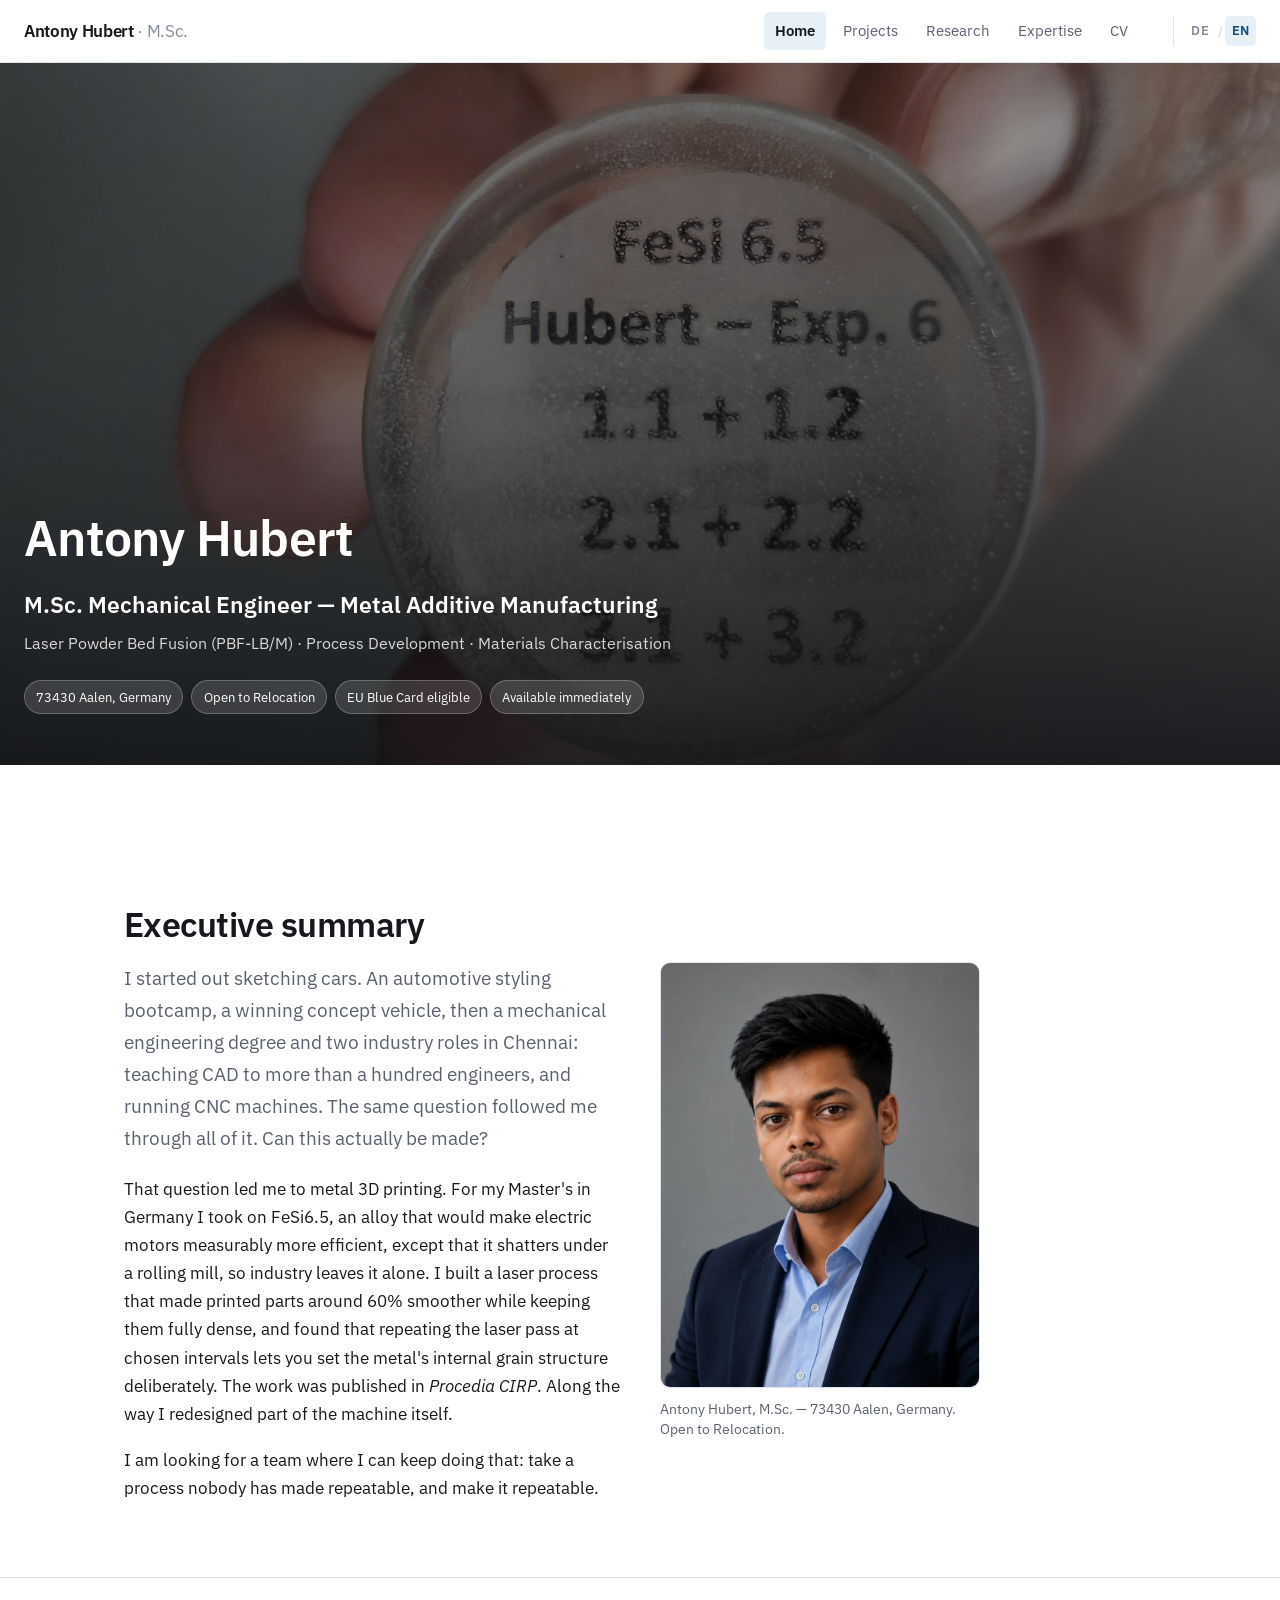
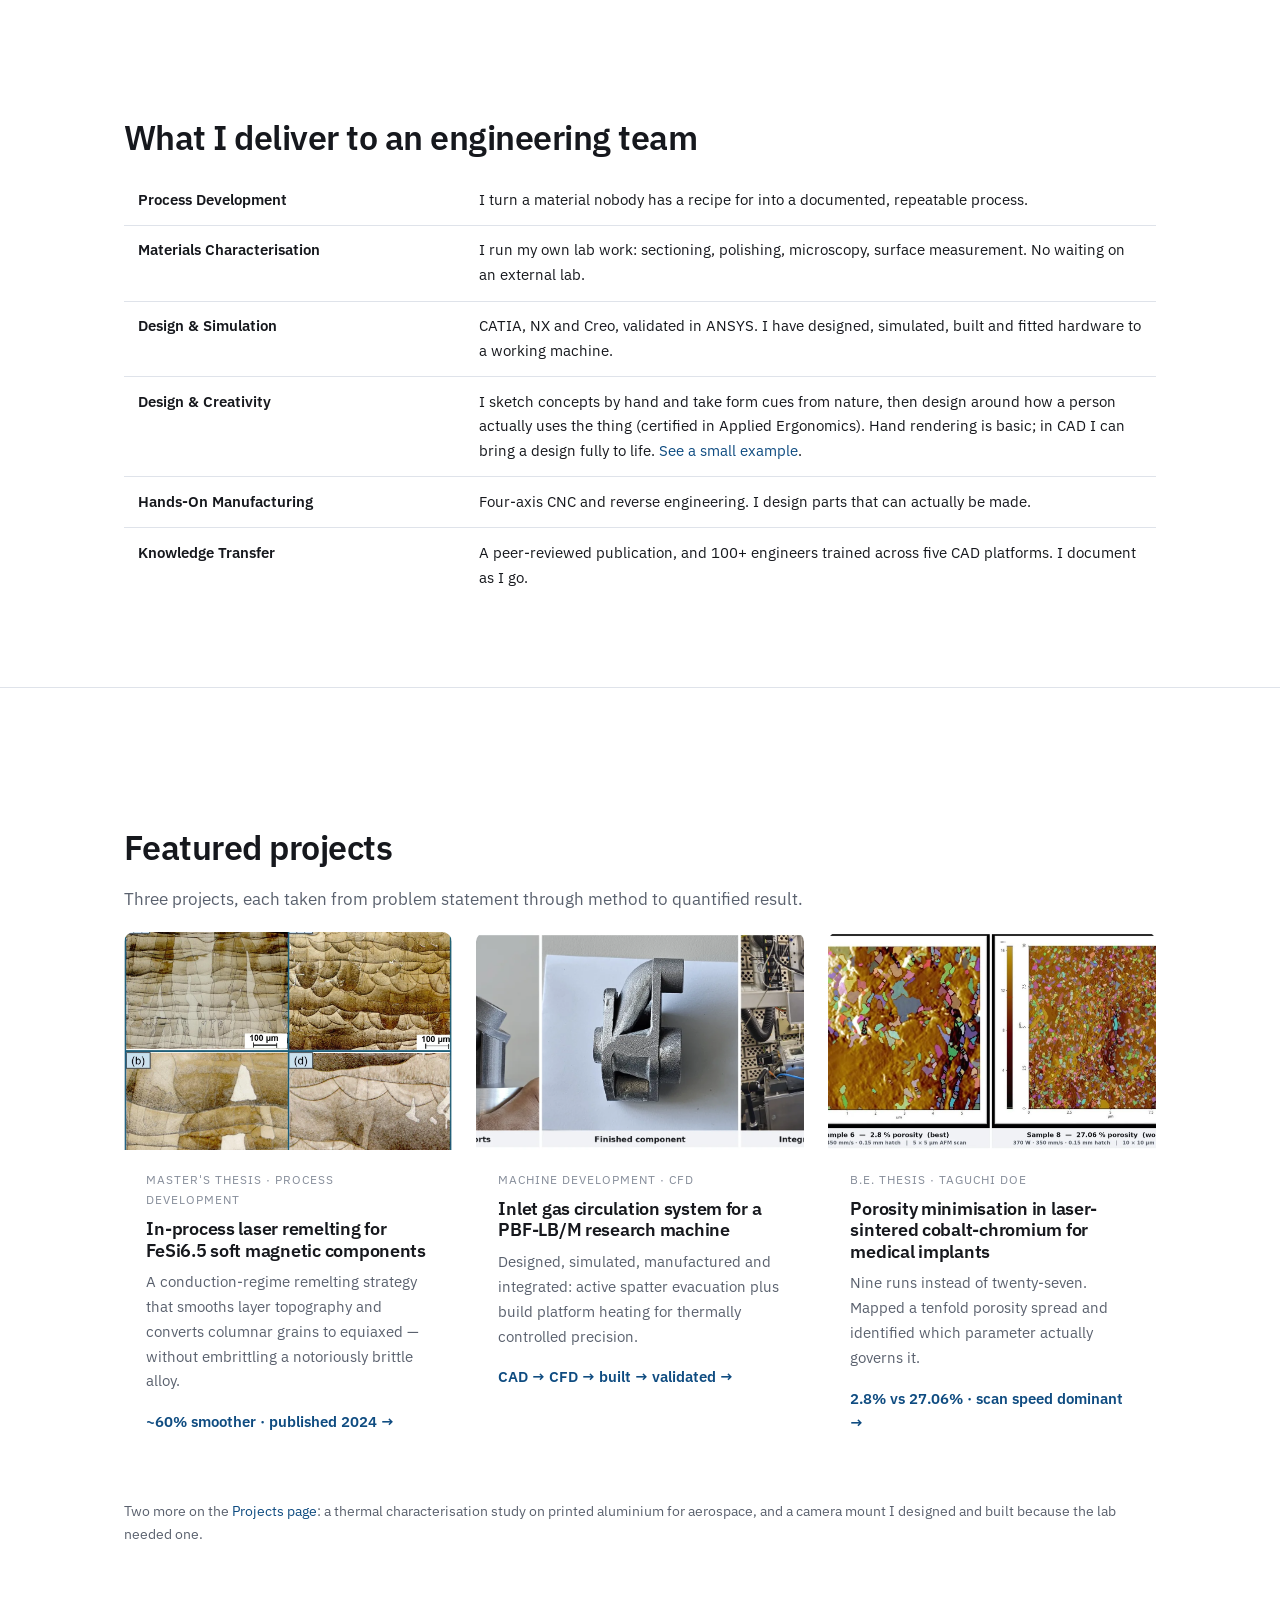
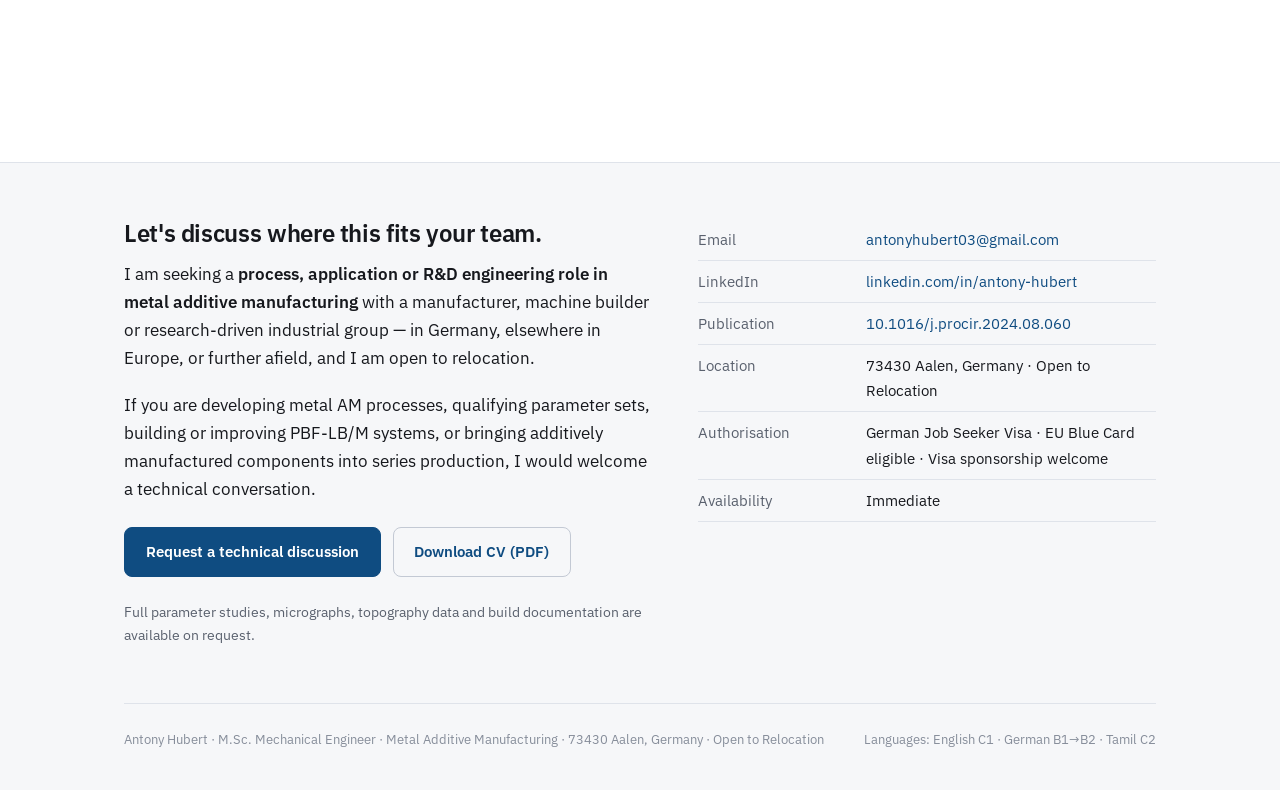
==== index.html @ 7c6200a3 "Add files via upload" ====
<!doctype html>
<html lang="en">
<head>
<meta charset="utf-8">
<meta name="viewport" content="width=device-width, initial-scale=1">
<title>Antony Hubert — M.Sc. Mechanical Engineer | Metal Additive Manufacturing</title>
<meta name="description" content="M.Sc. mechanical engineer specialising in PBF-LB/M process development for soft magnetic alloys. Peer-reviewed in Procedia CIRP. 73430 Aalen, Germany.">
<link rel="canonical" href="https://ihubertt.github.io/antonyhubert.github.io/">
<meta property="og:url" content="https://ihubertt.github.io/antonyhubert.github.io/">
<meta property="og:title" content="Antony Hubert — Metal Additive Manufacturing Engineer">
<meta property="og:description" content="PBF-LB/M process development for soft magnetic alloys. ~60% roughness reduction at 0.152% porosity. Published in Procedia CIRP (2024).">
<meta property="og:type" content="profile">
<link rel="preconnect" href="https://fonts.googleapis.com">
<link rel="preconnect" href="https://fonts.gstatic.com" crossorigin>
<link href="https://fonts.googleapis.com/css2?family=IBM+Plex+Sans:wght@400;600&display=swap" rel="stylesheet">
<link rel="stylesheet" href="css/style.css">
</head>
<body>
<a class="skip" href="#main">Skip to content</a>

<header class="site-head">
  <div class="wrap-wide">
    <a class="brand" href="index.html">Antony Hubert <span>· M.Sc.</span></a>
    <nav class="nav" aria-label="Main">
      <a href="index.html" aria-current="page">Home</a>
      <a href="projects.html">Projects</a>
      <a href="research.html">Research</a>
      <a href="expertise.html">Expertise</a>
      <a href="cv.html">CV</a>
    </nav>
      <span class="lang">
        <a href="de/index.html" hreflang="de" title="Diese Seite auf Deutsch">DE</a><span class="sep">/</span><a href="index.html" hreflang="en" aria-current="true">EN</a>
      </span>
  </div>
</header>

<main id="main">

  <section class="hero">
    <div class="hero-media">
      <picture>
        <source media="(max-width: 700px)" srcset="assets/img/hero-mobile.webp">
        <img src="assets/img/hero.webp" alt="Metallographic specimen mount labelled FeSi 6.5, Hubert Exp. 6, with sample pairs 1.1+1.2, 2.1+2.2, 3.1+3.2">
      </picture>
      <video autoplay muted loop playsinline poster="assets/img/hero.webp"
             aria-label="Smoke-flow validation of 3D-printed inlet gas nozzles for a PBF-LB/M build chamber">
        <source src="assets/video/hero.mp4" type="video/mp4">
      </video>
    </div>
    <div class="hero-inner">
      <div class="wrap-wide">
        <h1>Antony Hubert</h1>
        <p class="role">M.Sc. Mechanical Engineer — Metal Additive Manufacturing</p>
        <p class="sub">Laser Powder Bed Fusion (PBF-LB/M) · Process Development · Materials Characterisation</p>
        <div class="meta">
          <span class="badge">73430 Aalen, Germany</span>
          <span class="badge">Open to Relocation</span>
          <span class="badge">EU Blue Card eligible</span>
          <span class="badge">Available immediately</span>
        </div>
      </div>
    </div>
  </section>

<section class="section">
    <div class="wrap">
      <h2>Executive summary</h2>
      <div class="split">
      <div>
      <p class="lede">I started out sketching cars. An automotive styling bootcamp, a winning concept vehicle, then a mechanical engineering degree and two industry roles in Chennai: teaching CAD to more than a hundred engineers, and running CNC machines. The same question followed me through all of it. Can this actually be made?</p>
      <p>That question led me to metal 3D printing. For my Master's in Germany I took on FeSi6.5, an alloy that would make electric motors measurably more efficient, except that it shatters under a rolling mill, so industry leaves it alone. I built a laser process that made printed parts around 60% smoother while keeping them fully dense, and found that repeating the laser pass at chosen intervals lets you set the metal's internal grain structure deliberately. The work was published in <em>Procedia CIRP</em>. Along the way I redesigned part of the machine itself.</p>
      <p>I am looking for a team where I can keep doing that: take a process nobody has made repeatable, and make it repeatable.</p>
      </div>
      <figure class="portrait">
        <img src="assets/img/portrait.webp" alt="Portrait photograph of Antony Hubert">
        <figcaption>Antony Hubert, M.Sc. — 73430 Aalen, Germany. Open to Relocation.</figcaption>
      </figure>
      </div>
    </div>
  </section>

  <section class="section">
    <div class="wrap">
      <h2>What I deliver to an engineering team</h2>
      <div class="table-wrap">
        <table class="t-key stack">
          <tbody>
                        <tr><td data-label="Area">Process Development</td><td data-label="Detail">I turn a material nobody has a recipe for into a documented, repeatable process.</td></tr>
            <tr><td data-label="Area">Materials Characterisation</td><td data-label="Detail">I run my own lab work: sectioning, polishing, microscopy, surface measurement. No waiting on an external lab.</td></tr>
            <tr><td data-label="Area">Design &amp; Simulation</td><td data-label="Detail">CATIA, NX and Creo, validated in ANSYS. I have designed, simulated, built and fitted hardware to a working machine.</td></tr>
            <tr><td data-label="Area">Design &amp; Creativity</td><td data-label="Detail">I sketch concepts by hand and take form cues from nature, then design around how a person actually uses the thing (certified in Applied Ergonomics). Hand rendering is basic; in CAD I can bring a design fully to life. <a href="projects.html#cammount">See a small example</a>.</td></tr>
            <tr><td data-label="Area">Hands-On Manufacturing</td><td data-label="Detail">Four-axis CNC and reverse engineering. I design parts that can actually be made.</td></tr>
            <tr><td data-label="Area">Knowledge Transfer</td><td data-label="Detail">A peer-reviewed publication, and 100+ engineers trained across five CAD platforms. I document as I go.</td></tr>
          </tbody>
        </table>
      </div>
    </div>
  </section>

  <section class="section">
    <div class="wrap">
      <h2>Featured projects</h2>
      <p class="muted">Three projects, each taken from problem statement through method to quantified result.</p>
      <div class="cards">

        <a class="card card-link" href="projects.html#fesi">
          <div class="thumb"><img src="assets/img/fig-03.webp" alt="Etched cross-sections comparing every-layer cyclic remelting with normal build-up"></div>
          <div class="card-body">
            <p class="kicker">Master's Thesis · Process development</p>
            <h3>In-process laser remelting for FeSi6.5 soft magnetic components</h3>
            <p>A conduction-regime remelting strategy that smooths layer topography and converts columnar grains to equiaxed — without embrittling a notoriously brittle alloy.</p>
            <p class="metric">~60% smoother · published 2024 →</p>
          </div>
        </a>

        <a class="card card-link" href="projects.html#gasflow">
          <div class="thumb"><img src="assets/img/fig-08.webp" alt="Inlet gas nozzle component as-built with supports, finished, and integrated on the machine"></div>
          <div class="card-body">
            <p class="kicker">Machine development · CFD</p>
            <h3>Inlet gas circulation system for a PBF-LB/M research machine</h3>
            <p>Designed, simulated, manufactured and integrated: active spatter evacuation plus build platform heating for thermally controlled precision.</p>
            <p class="metric">CAD → CFD → built → validated →</p>
          </div>
        </a>

        <a class="card card-link" href="projects.html#cocr">
          <div class="thumb"><img src="assets/img/fig-05.webp" alt="AFM pore distribution maps of Co-Cr at the best and worst parameter sets of the L9 array"></div>
          <div class="card-body">
            <p class="kicker">B.E. thesis · Taguchi DoE</p>
            <h3>Porosity minimisation in laser-sintered cobalt-chromium for medical implants</h3>
            <p>Nine runs instead of twenty-seven. Mapped a tenfold porosity spread and identified which parameter actually governs it.</p>
            <p class="metric">2.8% vs 27.06% · scan speed dominant →</p>
          </div>
        </a>

      </div>
      <p class="muted small" style="margin-top:1.5rem">Two more on the <a href="projects.html">Projects page</a>: a thermal characterisation study on printed aluminium for aerospace, and a camera mount I designed and built because the lab needed one.</p>
    </div>
  </section>

</main>

<footer class="site-foot">
  <div class="wrap">
    <div class="foot-grid">
      <div>
        <h2>Let's discuss where this fits your team.</h2>
        <p>I am seeking a <strong>process, application or R&amp;D engineering role in metal additive manufacturing</strong> with a manufacturer, machine builder or research-driven industrial group — in Germany, elsewhere in Europe, or further afield, and I am open to relocation.</p>
        <p>If you are developing metal AM processes, qualifying parameter sets, building or improving PBF-LB/M systems, or bringing additively manufactured components into series production, I would welcome a technical conversation.</p>
        <div class="btn-row">
          <a class="btn" href="mailto:antonyhubert03@gmail.com">Request a technical discussion</a>
          <a class="btn ghost" href="assets/Antony_Hubert_CV_2026.pdf">Download CV (PDF)</a>
        </div>
        <p class="small muted">Full parameter studies, micrographs, topography data and build documentation are available on request.</p>
      </div>
      <div>
        <ul class="contact-list">
          <li><span class="k">Email</span><span class="v"><a href="mailto:antonyhubert03@gmail.com">antonyhubert03@gmail.com</a></span></li>
          <li><span class="k">LinkedIn</span><span class="v"><a href="https://www.linkedin.com/in/antony-hubert" rel="me">linkedin.com/in/antony-hubert</a></span></li>
          <li><span class="k">Publication</span><span class="v"><a href="https://doi.org/10.1016/j.procir.2024.08.060">10.1016/j.procir.2024.08.060</a></span></li>
          <li><span class="k">Location</span><span class="v">73430 Aalen, Germany · Open to Relocation</span></li>
          <li><span class="k">Authorisation</span><span class="v">German Job Seeker Visa · EU Blue Card eligible · Visa sponsorship welcome</span></li>
          <li><span class="k">Availability</span><span class="v">Immediate</span></li>
        </ul>
      </div>
    </div>
    <div class="colophon">
      <span>Antony Hubert · M.Sc. Mechanical Engineer · Metal Additive Manufacturing · 73430 Aalen, Germany · Open to Relocation</span>
      <span>Languages: English C1 · German B1→B2 · Tamil C2</span>
    </div>
  </div>
</footer>

<script src="js/site.js"></script>
</body>
</html>
---- css/style.css ----
/* ==========================================================================
   Antony Hubert — Engineering Portfolio
   One stylesheet, all five pages. No framework, no build step.
   ========================================================================== */

:root {
  --bg:            #ffffff;
  --bg-alt:        #f6f7f9;
  --bg-sunken:     #eef0f4;
  --text:          #16181d;
  --text-muted:    #5a616e;
  --text-faint:    #868d9a;
  --accent:        #0f4c81;
  --accent-soft:   #e7eff7;
  --border:        #dfe3ea;
  --border-strong: #c3c9d4;
  --shadow:        0 1px 2px rgba(16,24,40,.05), 0 8px 24px -12px rgba(16,24,40,.16);
  --radius:        10px;
  --maxw:          1080px;
  --maxw-wide:     1320px;
}

@media (prefers-color-scheme: dark) {
  :root {
    --bg:            #101216;
    --bg-alt:        #171a20;
    --bg-sunken:     #1d2128;
    --text:          #e8eaee;
    --text-muted:    #a2aab8;
    --text-faint:    #7b8494;
    --accent:        #7fb3e8;
    --accent-soft:   #17293c;
    --border:        #282d36;
    --border-strong: #3a414d;
    --shadow:        0 1px 2px rgba(0,0,0,.4), 0 8px 24px -12px rgba(0,0,0,.6);
  }
}

*, *::before, *::after { box-sizing: border-box; }

html { -webkit-text-size-adjust: 100%; scroll-behavior: smooth; }

body {
  margin: 0;
  background: var(--bg);
  color: var(--text);
  font-family: "IBM Plex Sans", -apple-system, BlinkMacSystemFont, "Segoe UI", Roboto, Helvetica, Arial, sans-serif;
  font-size: 17px;
  font-weight: 400;
  line-height: 1.65;
  -webkit-font-smoothing: antialiased;
  overflow-x: hidden;
}

@media (max-width: 640px) { body { font-size: 16px; } }

/* ---------- Typography ---------- */

h1, h2, h3, h4 { font-weight: 600; line-height: 1.2; margin: 0 0 .5em; letter-spacing: -.015em; }
h1 { font-size: clamp(2rem, 5vw, 3.1rem); }
h2 { font-size: clamp(1.5rem, 3.2vw, 2.1rem); margin-top: 2.5em; }
h3 { font-size: clamp(1.15rem, 2.2vw, 1.4rem); margin-top: 2em; }
h4 { font-size: 1.02rem; margin-top: 1.6em; color: var(--text-muted); text-transform: uppercase; letter-spacing: .07em; font-size: .82rem; }
p  { margin: 0 0 1.1em; }
strong { font-weight: 600; }

a { color: var(--accent); text-decoration: none; border-bottom: 1px solid transparent; transition: border-color .15s; }
a:hover { border-bottom-color: currentColor; }
a:focus-visible, button:focus-visible { outline: 2px solid var(--accent); outline-offset: 3px; border-radius: 3px; }

.lede { font-size: 1.14em; color: var(--text-muted); }
.muted { color: var(--text-muted); }
.small { font-size: .88rem; }

/* ---------- Layout ---------- */

.wrap { max-width: var(--maxw); margin: 0 auto; padding: 0 24px; }
.wrap-wide { max-width: var(--maxw-wide); margin: 0 auto; padding: 0 24px; }
main { padding-bottom: 5rem; }
.section { padding: 3.5rem 0; }
.section + .section { border-top: 1px solid var(--border); }
.rule { border: 0; border-top: 1px solid var(--border); margin: 3rem 0; }

/* ---------- Skip link ---------- */

.skip {
  position: absolute; left: -9999px; top: 0; z-index: 200;
  background: var(--accent); color: #fff; padding: .7rem 1.1rem; border-radius: 0 0 var(--radius) 0;
}
.skip:focus { left: 0; }

/* ---------- Header / nav ---------- */

.site-head {
  position: sticky; top: 0; z-index: 100;
  background: color-mix(in srgb, var(--bg) 88%, transparent);
  backdrop-filter: saturate(180%) blur(12px);
  border-bottom: 1px solid var(--border);
}
.site-head .wrap-wide { display: flex; align-items: center; gap: 1.5rem; min-height: 62px; }
.brand { font-weight: 600; letter-spacing: -.02em; white-space: nowrap; color: var(--text); border: 0; }
.brand span { color: var(--text-faint); font-weight: 400; }
.nav { margin-left: auto; display: flex; gap: .35rem; overflow-x: auto; scrollbar-width: none; }
.nav::-webkit-scrollbar { display: none; }
.nav a {
  color: var(--text-muted); padding: .4rem .7rem; border-radius: 6px; border: 0;
  font-size: .93rem; white-space: nowrap;
}
.nav a:hover { color: var(--text); background: var(--bg-alt); }
.nav a[aria-current="page"] { color: var(--text); background: var(--accent-soft); font-weight: 600; }

@media (max-width: 720px) {
  .site-head .wrap-wide { flex-wrap: wrap; gap: .4rem; padding-top: .6rem; padding-bottom: .6rem; min-height: 0; }
  .nav { margin-left: 0; width: 100%; }
}

/* ---------- Language switch ---------- */

.lang { display: flex; align-items: center; gap: .15rem; margin-left: .6rem; padding-left: .7rem; border-left: 1px solid var(--border); }
.lang a {
  font-size: .82rem; font-weight: 600; color: var(--text-faint); border: 0;
  padding: .25rem .4rem; border-radius: 5px; letter-spacing: .03em;
}
.lang a:hover { color: var(--text); background: var(--bg-alt); }
.lang a[aria-current="true"] { color: var(--accent); background: var(--accent-soft); }
.lang .sep { color: var(--border-strong); font-size: .78rem; }
@media (max-width: 720px) { .lang { margin-left: auto; border-left: 0; padding-left: 0; } }

.lang-note {
  background: var(--bg-alt); border: 1px solid var(--border); border-radius: var(--radius);
  padding: .8rem 1.1rem; font-size: .88rem; color: var(--text-muted); margin: 0 0 1.5rem;
}

/* ---------- Hero ---------- */

.hero { position: relative; min-height: 78vh; display: flex; align-items: flex-end; overflow: hidden; background: var(--bg-sunken); }
.hero-media { position: absolute; inset: 0; }
.hero-media picture, .hero-media img, .hero-media video {
  position: absolute; inset: 0; width: 100%; height: 100%; object-fit: cover; display: block;
}
/* Still image is the base layer; video overlays it when present. If the video is
   absent or fails, JS hides it and the still shows through. */
.hero-media video { z-index: 1; }
.hero-media video.hidden { display: none; }
.hero-media::after {
  content: ""; position: absolute; inset: 0; z-index: 2;
  background: linear-gradient(180deg, rgba(8,10,14,.34) 0%, rgba(8,10,14,.52) 42%, rgba(8,10,14,.86) 100%);
}
.hero-inner { position: relative; z-index: 2; width: 100%; padding: 4rem 0 3.2rem; color: #fff; }
.hero h1 { color: #fff; margin-bottom: .35em; }
.hero .role { font-size: clamp(1.05rem, 2.4vw, 1.45rem); font-weight: 600; color: #fff; margin: 0 0 .3em; }
.hero .sub { color: rgba(255,255,255,.82); margin: 0 0 1.4em; font-size: 1.02rem; }
.hero .meta { display: flex; flex-wrap: wrap; gap: .5rem; }
.badge {
  display: inline-block; padding: .3rem .7rem; border-radius: 100px; font-size: .84rem;
  background: rgba(255,255,255,.14); color: #fff; border: 1px solid rgba(255,255,255,.24);
  backdrop-filter: blur(4px);
}
.hero.no-media { min-height: auto; background: var(--bg-alt); }
.hero.no-media .hero-media { display: none; }
.hero.no-media .hero-inner { color: var(--text); padding: 4.5rem 0 3.5rem; }
.hero.no-media h1, .hero.no-media .role { color: var(--text); }
.hero.no-media .sub { color: var(--text-muted); }
.hero.no-media .badge { background: var(--accent-soft); color: var(--accent); border-color: var(--border); }

/* ---------- Portrait ---------- */

.portrait { margin: 0; }
.portrait img {
  width: 100%; max-width: 320px; height: auto; display: block;
  border-radius: var(--radius); border: 1px solid var(--border); background: var(--bg-alt);
}
.portrait figcaption { max-width: 320px; }
@media (max-width: 880px) { .portrait img { max-width: 240px; } }

.avatar {
  width: 92px; height: 92px; border-radius: 50%; object-fit: cover; display: block;
  border: 1px solid var(--border); background: var(--bg-alt); flex: 0 0 auto;
}
.cv-head { display: flex; align-items: center; gap: 1.4rem; flex-wrap: wrap; }
.cv-head > div { flex: 1 1 20rem; min-width: 0; }

/* ---------- Stat row ---------- */

.stats { display: grid; grid-template-columns: repeat(3, 1fr); gap: 1px; background: var(--border); border-block: 1px solid var(--border); }
.stat { background: var(--bg); padding: 2.2rem 1.5rem; text-align: center; }
.stat .n { display: block; font-size: clamp(2.1rem, 6vw, 3.4rem); font-weight: 600; line-height: 1; letter-spacing: -.03em; color: var(--accent); }
.stat .l { display: block; margin-top: .6rem; font-size: .9rem; color: var(--text-muted); line-height: 1.4; }
@media (max-width: 700px) { .stats { grid-template-columns: 1fr; } .stat { padding: 1.5rem; } }

/* ---------- Result band (inside a project / page section) ---------- */

.band {
  display: grid; grid-template-columns: repeat(3, 1fr); gap: 1px;
  background: var(--border); border: 1px solid var(--border);
  border-radius: var(--radius); overflow: hidden; margin: 0 0 1.75rem;
}
.band.two { grid-template-columns: repeat(2, 1fr); }
.band.four { grid-template-columns: repeat(4, 1fr); }
.band > div { background: var(--bg-alt); padding: 1.15rem 1rem; text-align: center; }
.band .n {
  display: block; font-size: clamp(1.4rem, 3.2vw, 2.1rem); font-weight: 600;
  line-height: 1.05; letter-spacing: -.02em; color: var(--accent);
}
.band .l { display: block; margin-top: .4rem; font-size: .82rem; color: var(--text-muted); line-height: 1.35; }
@media (max-width: 760px) {
  .band, .band.two, .band.four { grid-template-columns: repeat(2, 1fr); }
  .band > div { padding: .9rem .6rem; }
}
@media (max-width: 420px) { .band, .band.two, .band.four { grid-template-columns: 1fr; } }

/* ---------- Cards ---------- */

.cards { display: grid; grid-template-columns: repeat(3, 1fr); gap: 1.5rem; }
@media (max-width: 900px) { .cards { grid-template-columns: 1fr; } }
.card {
  display: flex; flex-direction: column; background: var(--bg); border: 1px solid var(--border);
  border-radius: var(--radius); overflow: hidden; transition: box-shadow .18s, transform .18s, border-color .18s;
}
.card:hover { box-shadow: var(--shadow); transform: translateY(-2px); border-color: var(--border-strong); }
.card .thumb { aspect-ratio: 3/2; background: var(--bg-sunken); }
.card .thumb img { width: 100%; height: 100%; object-fit: cover; display: block; background: #fff; }
.card .thumb.thumb-missing img { display: none; }
.card .thumb.thumb-missing {
  display: flex; align-items: center; justify-content: center; text-align: center; padding: 1rem;
  background: repeating-linear-gradient(45deg, var(--bg-alt), var(--bg-alt) 12px, var(--bg-sunken) 12px, var(--bg-sunken) 24px);
  color: var(--text-faint); font-size: .8rem; letter-spacing: .04em;
}
.card .thumb.thumb-missing::after { content: "image not yet added"; }
.card-body { padding: 1.25rem 1.4rem 1.5rem; display: flex; flex-direction: column; flex: 1; }
.card .kicker { font-size: .76rem; text-transform: uppercase; letter-spacing: .08em; color: var(--text-faint); margin: 0 0 .5rem; }
.card h3 { margin: 0 0 .6rem; font-size: 1.1rem; }
.card p { color: var(--text-muted); font-size: .94rem; margin-bottom: 1rem; }
.card .metric { font-weight: 600; color: var(--accent); font-size: .94rem; margin-top: auto; }
.card a.stretched { position: absolute; inset: 0; }
.card-link { border: 0; display: block; color: inherit; }
.card-link:hover { border: 0; }

/* ---------- Project blocks ---------- */

.project { padding: 4rem 0; border-top: 1px solid var(--border); }
.project:first-of-type { border-top: 0; }
.project-head { margin-bottom: 2rem; }
.project-num { font-size: .78rem; letter-spacing: .12em; text-transform: uppercase; color: var(--text-faint); font-weight: 600; }
.project h2 { margin: .3rem 0 .8rem; }
.project .facts { font-size: .92rem; color: var(--text-muted); line-height: 1.75; }
.project .facts strong { color: var(--text); font-weight: 600; }

.split { display: grid; grid-template-columns: 1fr 1fr; gap: 2.5rem; align-items: start; }
.split.rev > *:first-child { order: 2; }
/* Detail-heavy figures get the full column width so their labels stay legible */
.split.stackfig { grid-template-columns: 1fr; gap: 1.5rem; }
@media (max-width: 880px) { .split { grid-template-columns: 1fr; gap: 1.75rem; } .split.rev > *:first-child { order: 0; } }

/* ---------- Figures & media ---------- */

figure { margin: 0 0 1.75rem; }
figure img, figure video { width: 100%; height: auto; display: block; border-radius: var(--radius); background: #fff; border: 1px solid var(--border); }
figcaption { margin-top: .65rem; font-size: .86rem; color: var(--text-muted); line-height: 1.5; }

/* ---------- Figure source references ---------- */

.refs { display: block; margin-top: .45rem; font-size: .8rem; color: var(--text-faint); line-height: 1.6; }
.refs a {
  display: inline-block; margin-right: .35rem; padding: 0 .28rem;
  border: 1px solid var(--border); border-radius: 3px;
  font-variant-numeric: tabular-nums; text-decoration: none;
}
.refs a:hover { background: var(--accent-soft); border-color: var(--accent); }
.refs .src { border: 0; padding: 0; margin-right: .25rem; color: var(--text-faint); }

/* ---------- Click-to-zoom ---------- */

figure[data-slot] img { cursor: zoom-in; }
figure[data-slot] img:hover { border-color: var(--border-strong); }
.zoom-hint {
  display: inline-block; margin-left: .5rem; font-size: .78rem; color: var(--text-faint);
  border: 1px solid var(--border); border-radius: 4px; padding: .05rem .4rem; white-space: nowrap;
}
.lb {
  position: fixed; inset: 0; z-index: 300; display: none;
  background: rgba(8,10,14,.94); padding: 2.5rem 1rem 1rem; overflow: auto; cursor: zoom-out;
}
.lb.open { display: block; }
.lb img {
  display: block; margin: 0 auto; background: #fff; border-radius: 6px;
  max-width: none; height: auto;
}
.lb-bar {
  position: fixed; top: 0; left: 0; right: 0; height: 2.5rem; z-index: 301;
  display: flex; align-items: center; gap: .75rem; padding: 0 1rem;
  background: rgba(8,10,14,.85); color: #fff; font-size: .84rem;
}
.lb-bar .cap { flex: 1; min-width: 0; overflow: hidden; text-overflow: ellipsis; white-space: nowrap; opacity: .85; }
.lb-bar button {
  background: rgba(255,255,255,.14); color: #fff; border: 1px solid rgba(255,255,255,.25);
  border-radius: 5px; padding: .18rem .6rem; font: inherit; cursor: pointer;
}
.lb-bar button:hover { background: rgba(255,255,255,.26); }
body.lb-open { overflow: hidden; }

/* Placeholder shown until the real asset is dropped in. No HTML edit needed. */
figure.missing img, figure.missing video { display: none; }
figure.missing::before {
  content: attr(data-slot) " — asset not yet added";
  display: flex; align-items: center; justify-content: center; text-align: center;
  aspect-ratio: 3/2; padding: 1.5rem;
  background: repeating-linear-gradient(45deg, var(--bg-alt), var(--bg-alt) 12px, var(--bg-sunken) 12px, var(--bg-sunken) 24px);
  border: 1px dashed var(--border-strong); border-radius: var(--radius);
  color: var(--text-faint); font-size: .85rem; letter-spacing: .04em;
}
figure.wide.missing::before { aspect-ratio: 16/9; }
figure.strip.missing::before { aspect-ratio: 3.7/1; }

.banner-strip img, .banner-strip video { border-radius: var(--radius); }

/* ---------- Tables ---------- */

.table-wrap { overflow-x: auto; margin: 0 0 1.75rem; -webkit-overflow-scrolling: touch; }
table { width: 100%; border-collapse: collapse; font-size: .94rem; }
caption { text-align: left; font-size: .86rem; color: var(--text-muted); padding-bottom: .6rem; }
th, td { text-align: left; padding: .78rem .9rem; border-bottom: 1px solid var(--border); vertical-align: top; }
thead th { font-weight: 600; font-size: .82rem; text-transform: uppercase; letter-spacing: .06em; color: var(--text-muted); border-bottom: 1px solid var(--border-strong); }
tbody tr:last-child td { border-bottom: 0; }
td strong, th strong { font-weight: 600; }
.t-key td:first-child, .t-key th[scope="row"] { font-weight: 600; width: 33%; }
.t-hi { background: var(--accent-soft); }
.t-hi td { font-weight: 600; }

/* Stacking tables on narrow screens */
@media (max-width: 760px) {
  table.stack thead { position: absolute; left: -9999px; }
  table.stack tr { display: block; border: 1px solid var(--border); border-radius: var(--radius); margin-bottom: 1rem; padding: .4rem .2rem; }
  table.stack td { display: block; border: 0; padding: .5rem .9rem .7rem; overflow-wrap: anywhere; }
  table.stack td::before {
    content: attr(data-label); display: block; font-weight: 600; color: var(--text-muted);
    font-size: .74rem; text-transform: uppercase; letter-spacing: .06em; margin-bottom: .15rem;
  }
  table.stack td:first-child { background: var(--bg-alt); border-radius: 6px; font-weight: 600; }
  table.stack td:first-child::before { content: none; }
  table.t-key td:first-child { width: auto; }
}

/* ---------- Callouts ---------- */

.note {
  border-left: 3px solid var(--accent); background: var(--bg-alt);
  padding: 1.1rem 1.3rem; border-radius: 0 var(--radius) var(--radius) 0; margin: 0 0 1.75rem;
}
.note p:last-child { margin-bottom: 0; }
.note .label { font-size: .78rem; text-transform: uppercase; letter-spacing: .08em; color: var(--accent); font-weight: 600; display: block; margin-bottom: .35rem; }

.pub {
  border: 1px solid var(--border); border-radius: var(--radius); padding: 1.2rem 1.4rem;
  background: var(--bg-alt); font-size: .94rem; margin: 0 0 1.75rem;
}
.pub .label { font-size: .78rem; text-transform: uppercase; letter-spacing: .08em; color: var(--text-faint); font-weight: 600; display: block; margin-bottom: .4rem; }

/* ---------- Buttons ---------- */

.btn {
  display: inline-flex; align-items: center; gap: .5rem; padding: .72rem 1.3rem;
  background: var(--accent); color: #fff; border-radius: 8px; font-weight: 600; font-size: .95rem;
  border: 1px solid var(--accent); transition: opacity .15s;
}
.btn:hover { opacity: .88; border-bottom-color: var(--accent); }
.btn.ghost { background: transparent; color: var(--accent); border-color: var(--border-strong); }
.btn.ghost:hover { background: var(--accent-soft); }
.btn-row { display: flex; flex-wrap: wrap; gap: .75rem; margin: 1.5rem 0; }

/* ---------- Sub-nav (expertise) ---------- */

.subnav { position: sticky; top: 62px; z-index: 50; background: var(--bg); border-bottom: 1px solid var(--border); padding: .6rem 0; margin-bottom: 1rem; }
.subnav ul { list-style: none; margin: 0; padding: 0; display: flex; gap: .3rem; overflow-x: auto; scrollbar-width: none; }
.subnav ul::-webkit-scrollbar { display: none; }
.subnav a { font-size: .87rem; color: var(--text-muted); padding: .35rem .7rem; border-radius: 6px; border: 0; white-space: nowrap; }
.subnav a:hover { background: var(--bg-alt); color: var(--text); }
@media (max-width: 720px) { .subnav { top: 96px; } }

/* ---------- Timeline (CV) ---------- */

.entry { padding: 1.6rem 0; border-top: 1px solid var(--border); }
.entry-head { display: flex; flex-wrap: wrap; justify-content: space-between; gap: .5rem 1.5rem; align-items: baseline; }
.entry h3 { margin: 0; font-size: 1.08rem; }
.entry .when { color: var(--text-faint); font-size: .89rem; white-space: nowrap; font-variant-numeric: tabular-nums; }
.entry .where { color: var(--text-muted); font-size: .94rem; margin: .2rem 0 .8rem; }
.entry ul { margin: 0; padding-left: 1.15rem; }
.entry li { margin-bottom: .45rem; }
.entry li::marker { color: var(--text-faint); }

/* ---------- Footer ---------- */

.site-foot { border-top: 1px solid var(--border); background: var(--bg-alt); padding: 3.5rem 0 2.5rem; margin-top: 4rem; }
.foot-grid { display: grid; grid-template-columns: 1.15fr 1fr; gap: 3rem; }
@media (max-width: 820px) { .foot-grid { grid-template-columns: 1fr; gap: 2rem; } }
.site-foot h2 { margin-top: 0; font-size: 1.5rem; }
.contact-list { list-style: none; margin: 0; padding: 0; font-size: .95rem; }
.contact-list li { display: flex; gap: 1rem; padding: .5rem 0; border-bottom: 1px solid var(--border); }
.contact-list .k { flex: 0 0 9.5rem; color: var(--text-muted); }
.contact-list .v { flex: 1; min-width: 0; overflow-wrap: anywhere; }
.colophon { margin-top: 2.5rem; padding-top: 1.5rem; border-top: 1px solid var(--border); font-size: .84rem; color: var(--text-faint); display: flex; flex-wrap: wrap; gap: .5rem 1.5rem; justify-content: space-between; }

/* ---------- Print ---------- */

@media print {
  .site-head, .subnav, .site-foot, .hero-media, video { display: none !important; }
  body { font-size: 11pt; color: #000; background: #fff; }
  a { color: #000; }
  .project, .section { page-break-inside: avoid; }
}

@media (prefers-reduced-motion: reduce) {
  * { animation: none !important; transition: none !important; scroll-behavior: auto !important; }
}
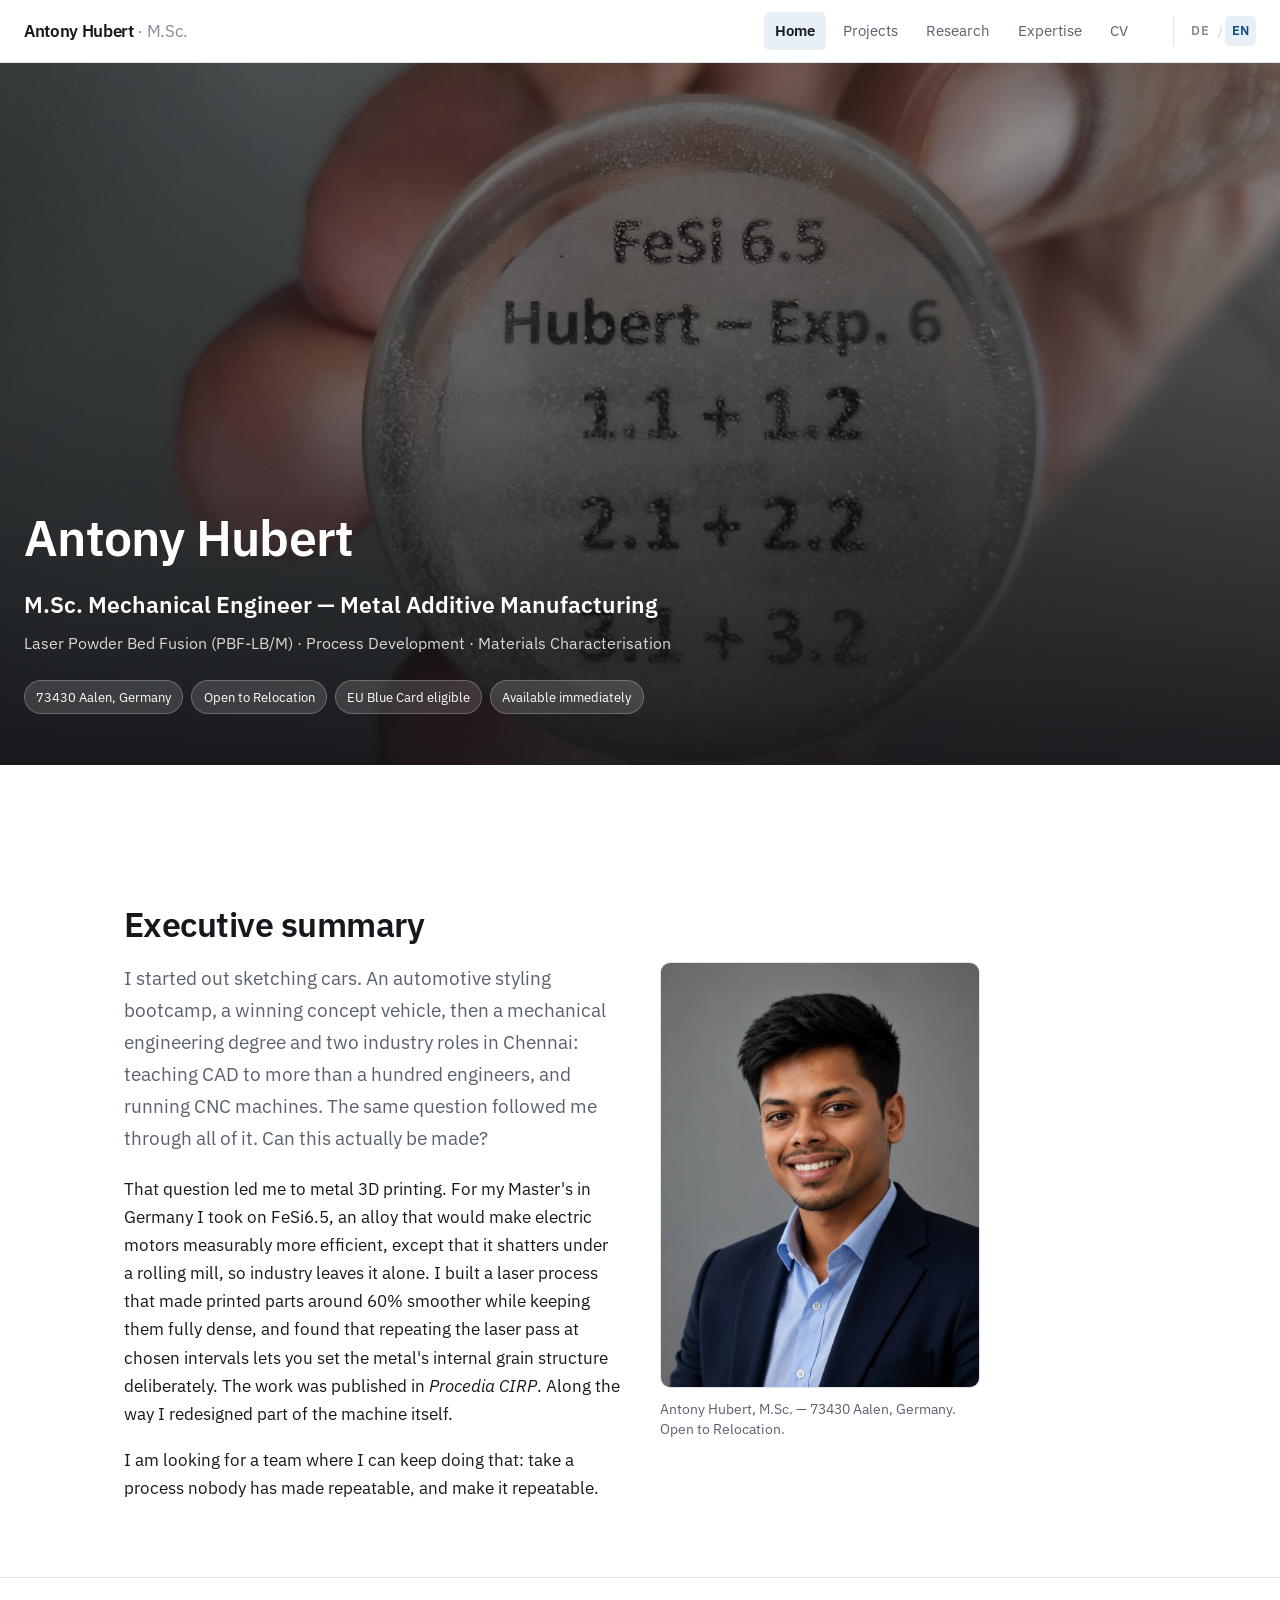
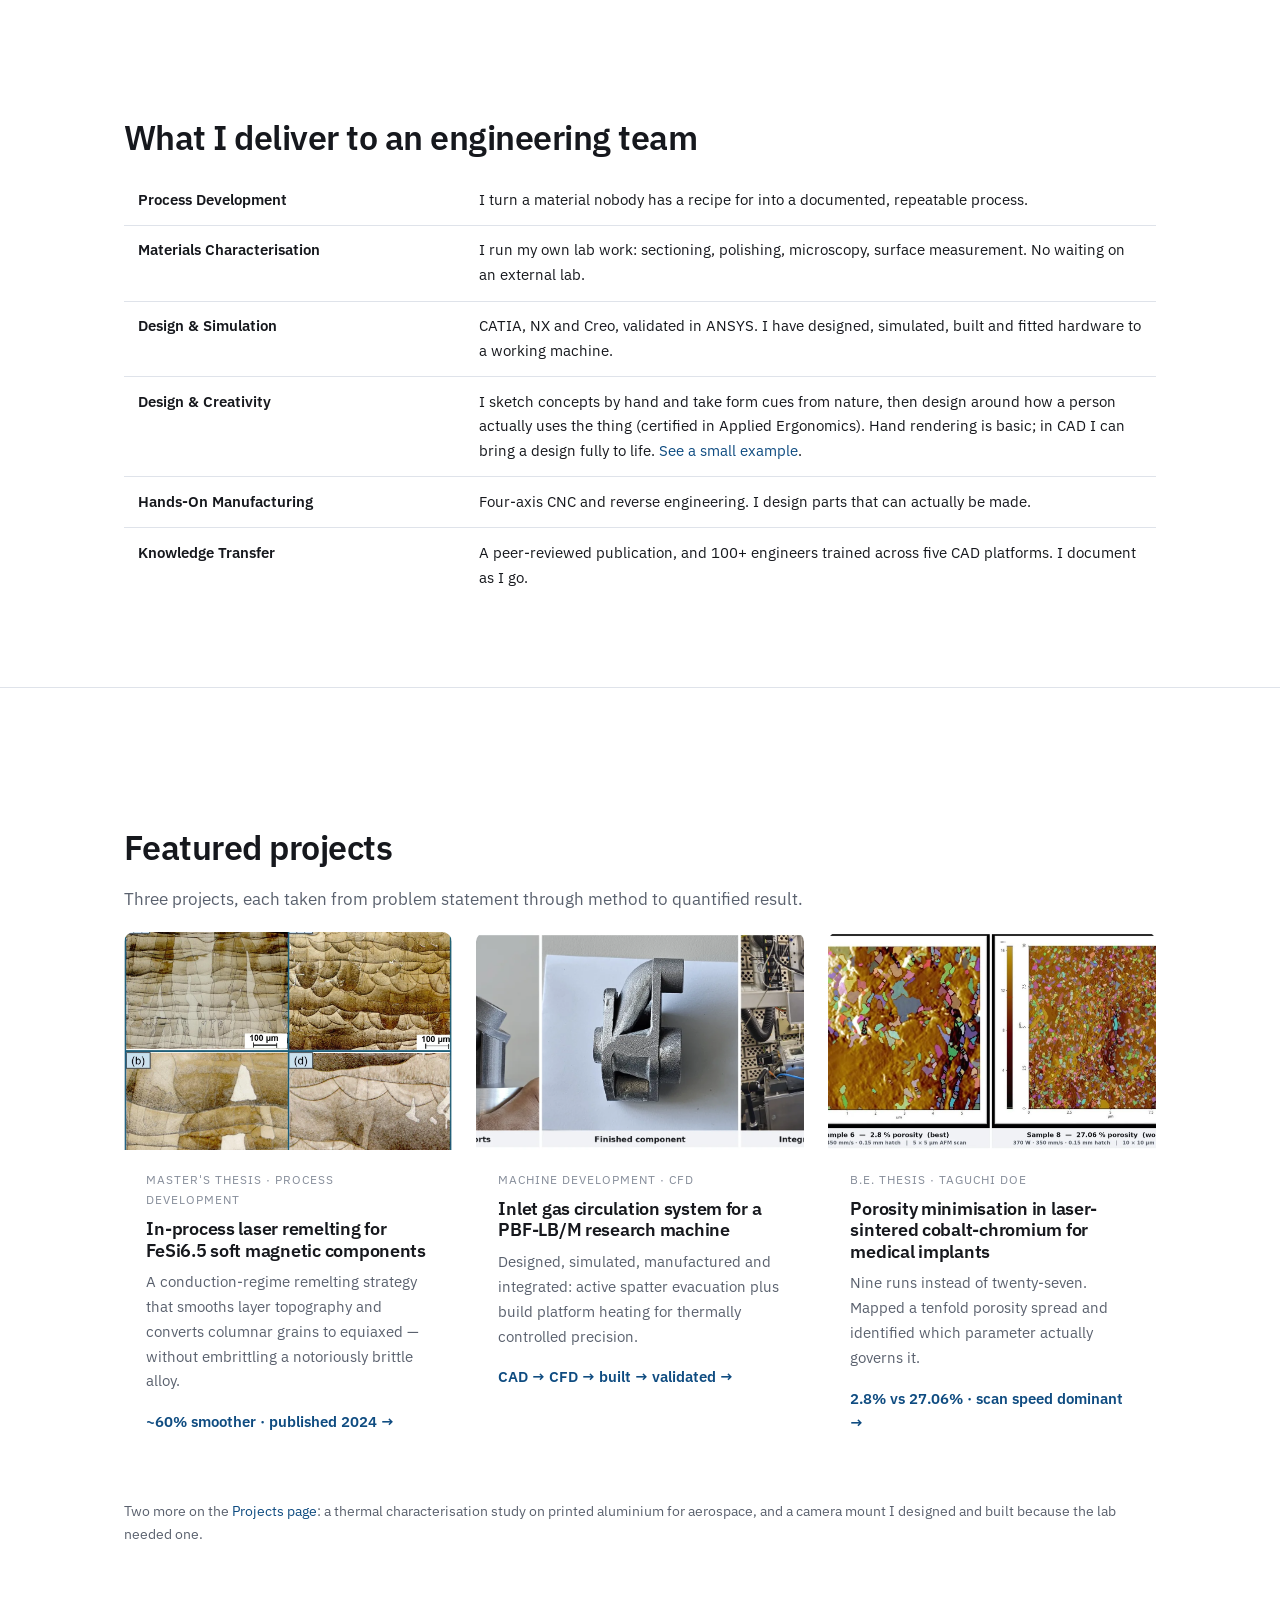
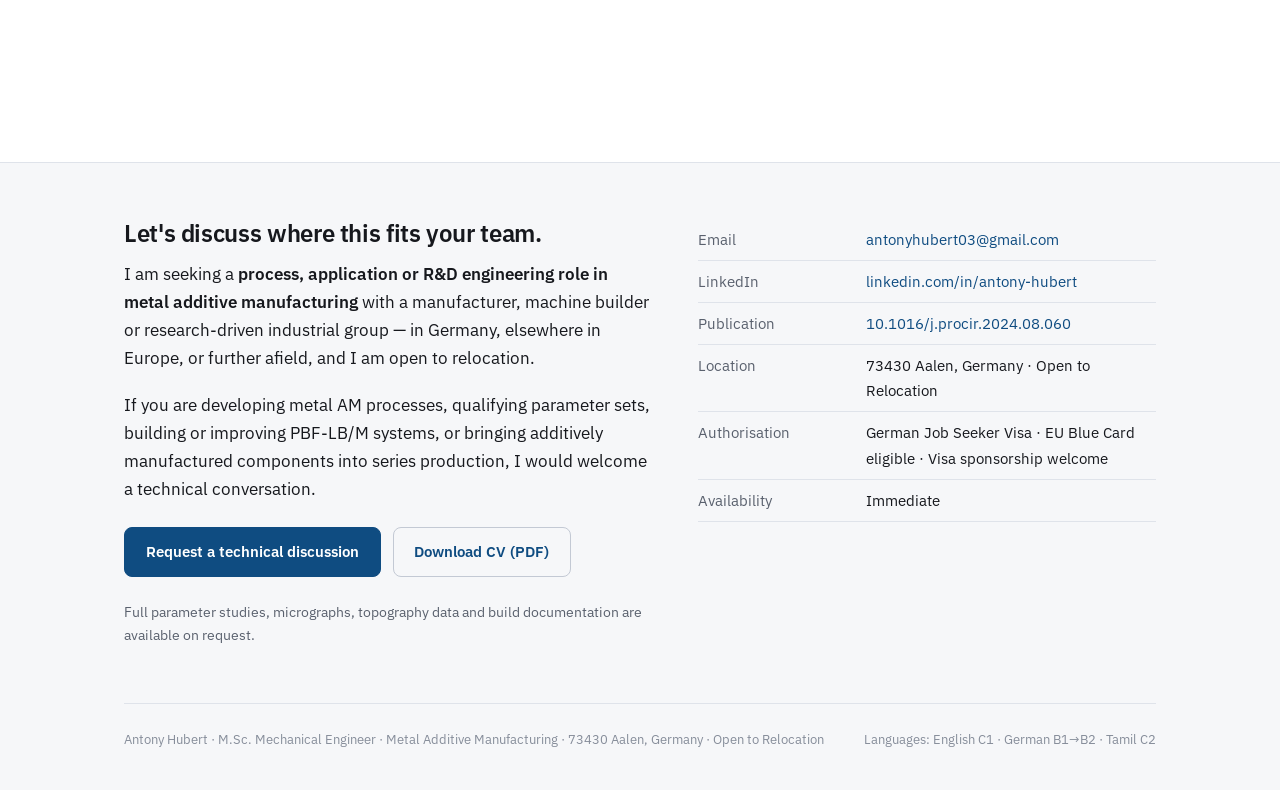
==== commit b5dfee9e: "Add files via upload" ====
--- a/index.html
+++ b/index.html
@@ -72,7 +72,7 @@
       <p>I am looking for a team where I can keep doing that: take a process nobody has made repeatable, and make it repeatable.</p>
       </div>
       <figure class="portrait">
-        <img src="assets/img/portrait.webp" alt="Portrait photograph of Antony Hubert">
+        <img src="assets/img/portrait-v2.webp" alt="Portrait photograph of Antony Hubert">
         <figcaption>Antony Hubert, M.Sc. — 73430 Aalen, Germany. Open to Relocation.</figcaption>
       </figure>
       </div>
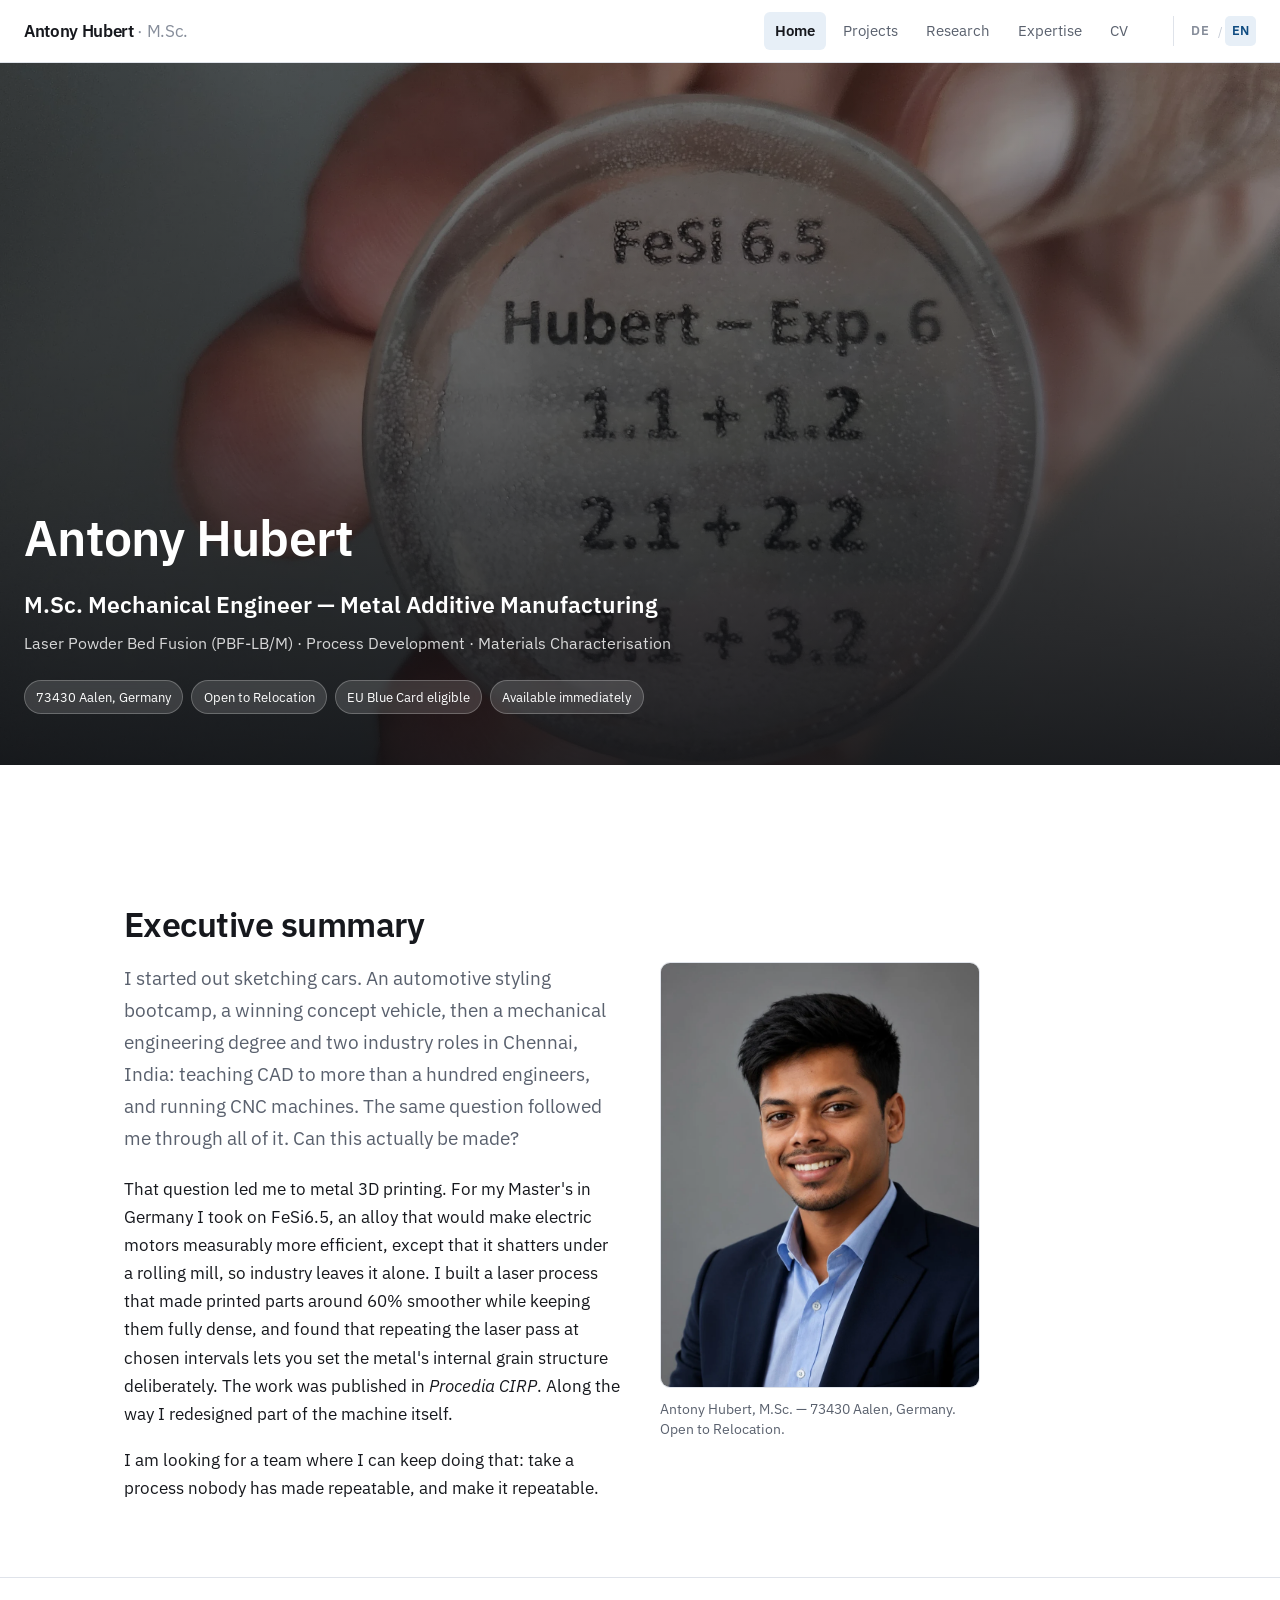
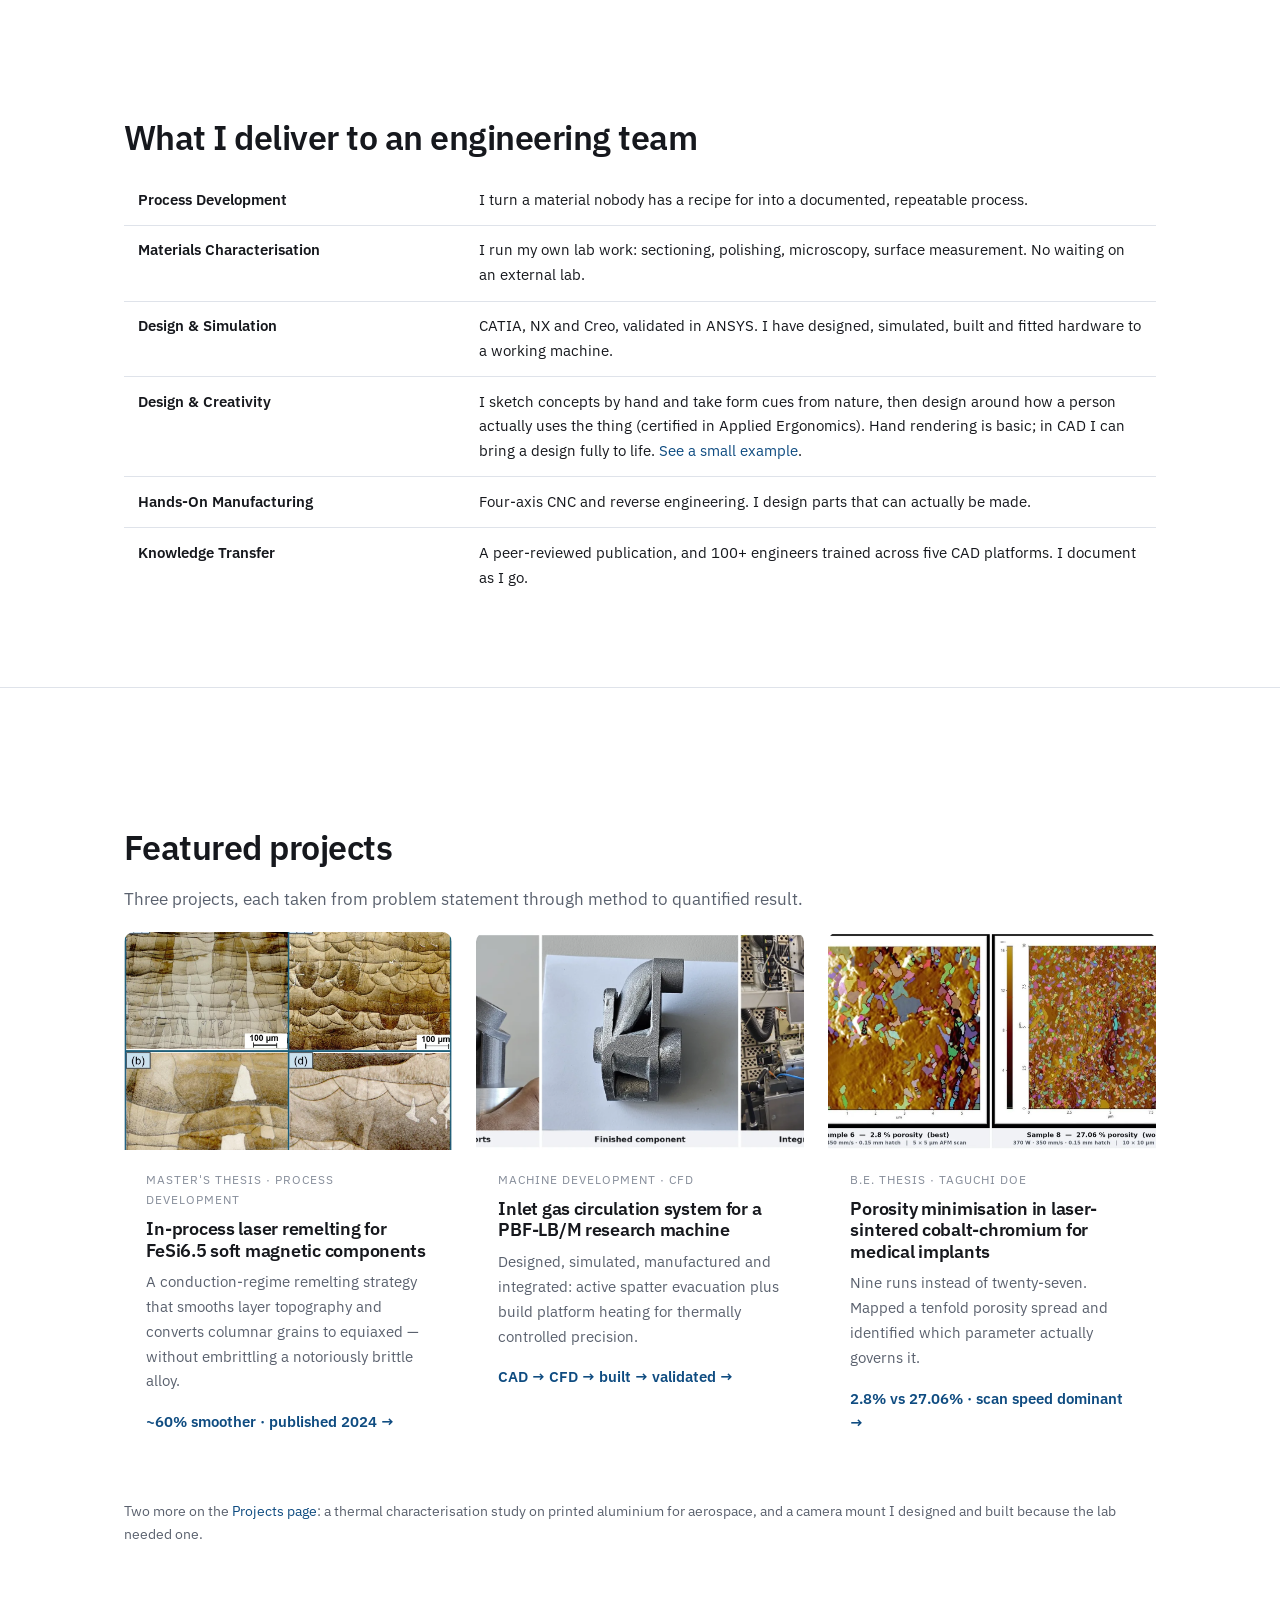
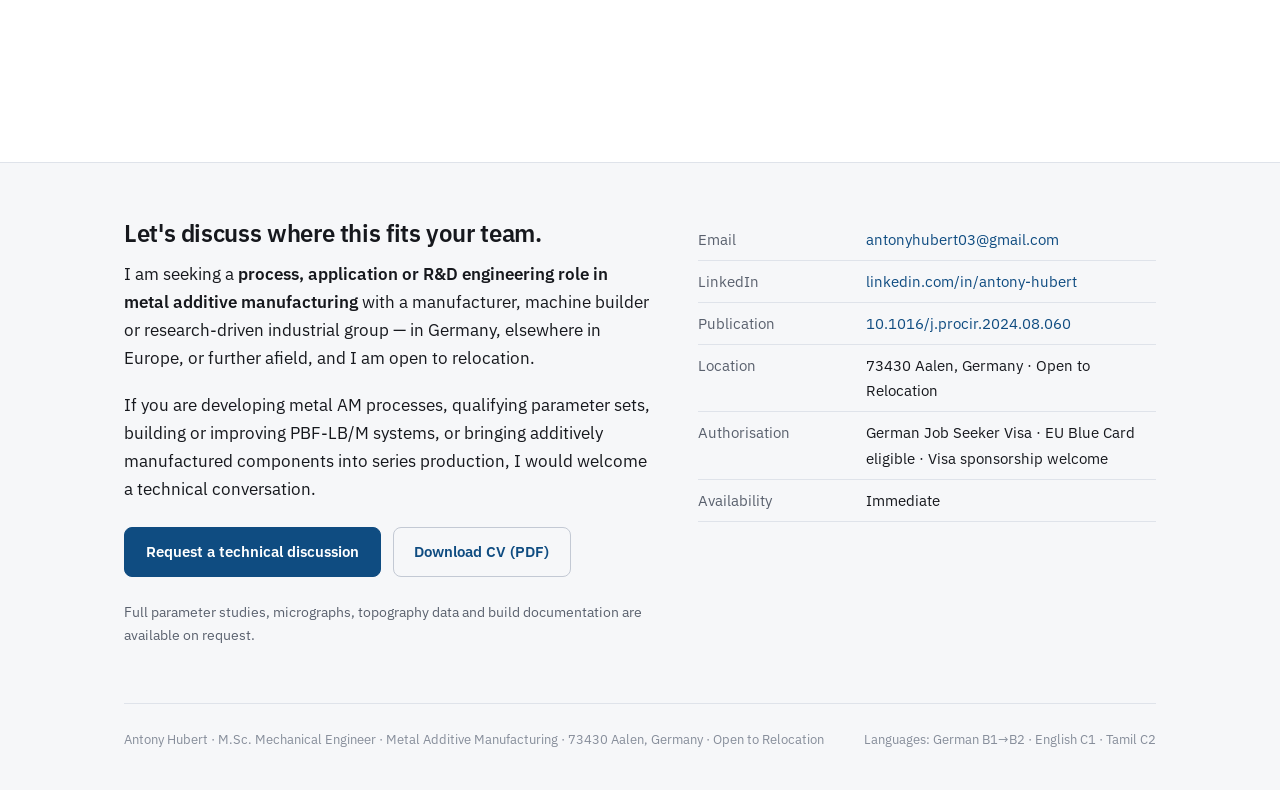
==== commit 5ffb964e: "Add files via upload" ====
--- a/index.html
+++ b/index.html
@@ -67,7 +67,7 @@
       <h2>Executive summary</h2>
       <div class="split">
       <div>
-      <p class="lede">I started out sketching cars. An automotive styling bootcamp, a winning concept vehicle, then a mechanical engineering degree and two industry roles in Chennai: teaching CAD to more than a hundred engineers, and running CNC machines. The same question followed me through all of it. Can this actually be made?</p>
+      <p class="lede">I started out sketching cars. An automotive styling bootcamp, a winning concept vehicle, then a mechanical engineering degree and two industry roles in Chennai, India: teaching CAD to more than a hundred engineers, and running CNC machines. The same question followed me through all of it. Can this actually be made?</p>
       <p>That question led me to metal 3D printing. For my Master's in Germany I took on FeSi6.5, an alloy that would make electric motors measurably more efficient, except that it shatters under a rolling mill, so industry leaves it alone. I built a laser process that made printed parts around 60% smoother while keeping them fully dense, and found that repeating the laser pass at chosen intervals lets you set the metal's internal grain structure deliberately. The work was published in <em>Procedia CIRP</em>. Along the way I redesigned part of the machine itself.</p>
       <p>I am looking for a team where I can keep doing that: take a process nobody has made repeatable, and make it repeatable.</p>
       </div>
@@ -166,7 +166,7 @@
     </div>
     <div class="colophon">
       <span>Antony Hubert · M.Sc. Mechanical Engineer · Metal Additive Manufacturing · 73430 Aalen, Germany · Open to Relocation</span>
-      <span>Languages: English C1 · German B1→B2 · Tamil C2</span>
+      <span>Languages: German B1→B2 · English C1 · Tamil C2</span>
     </div>
   </div>
 </footer>
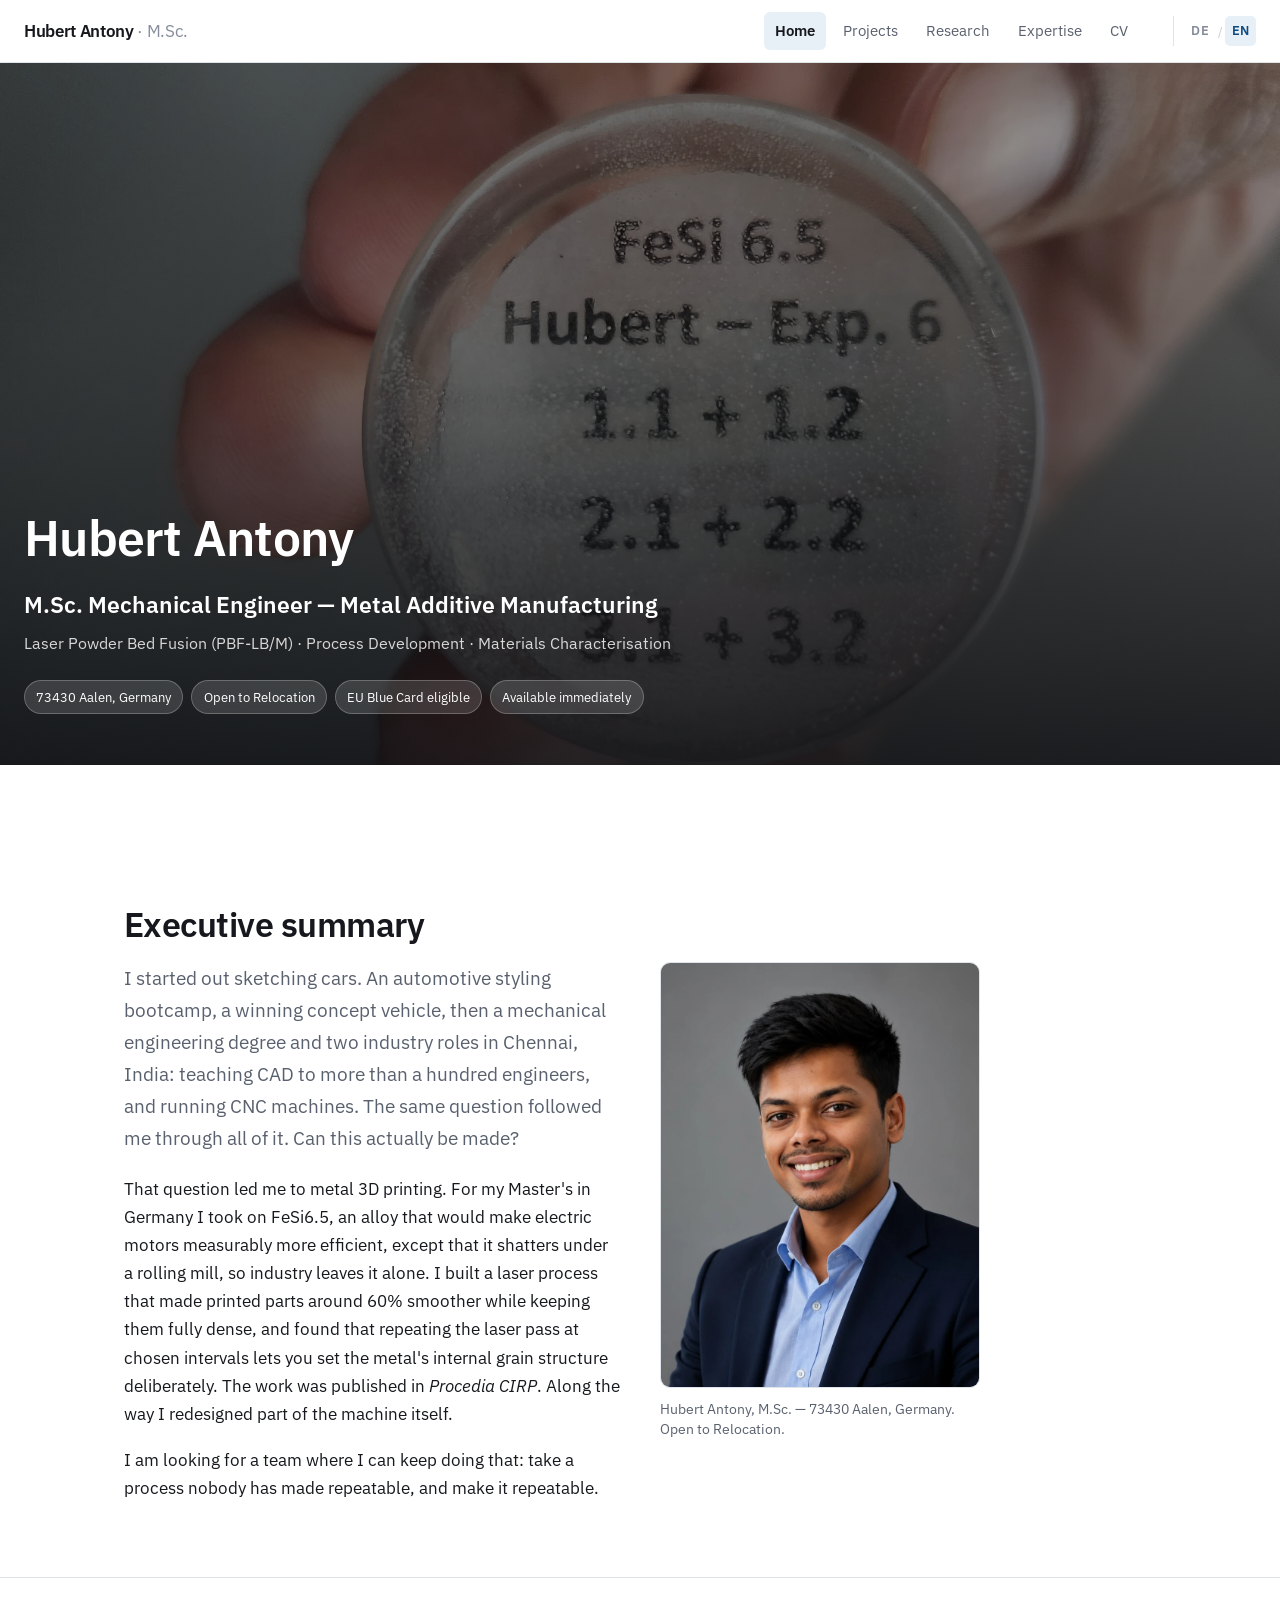
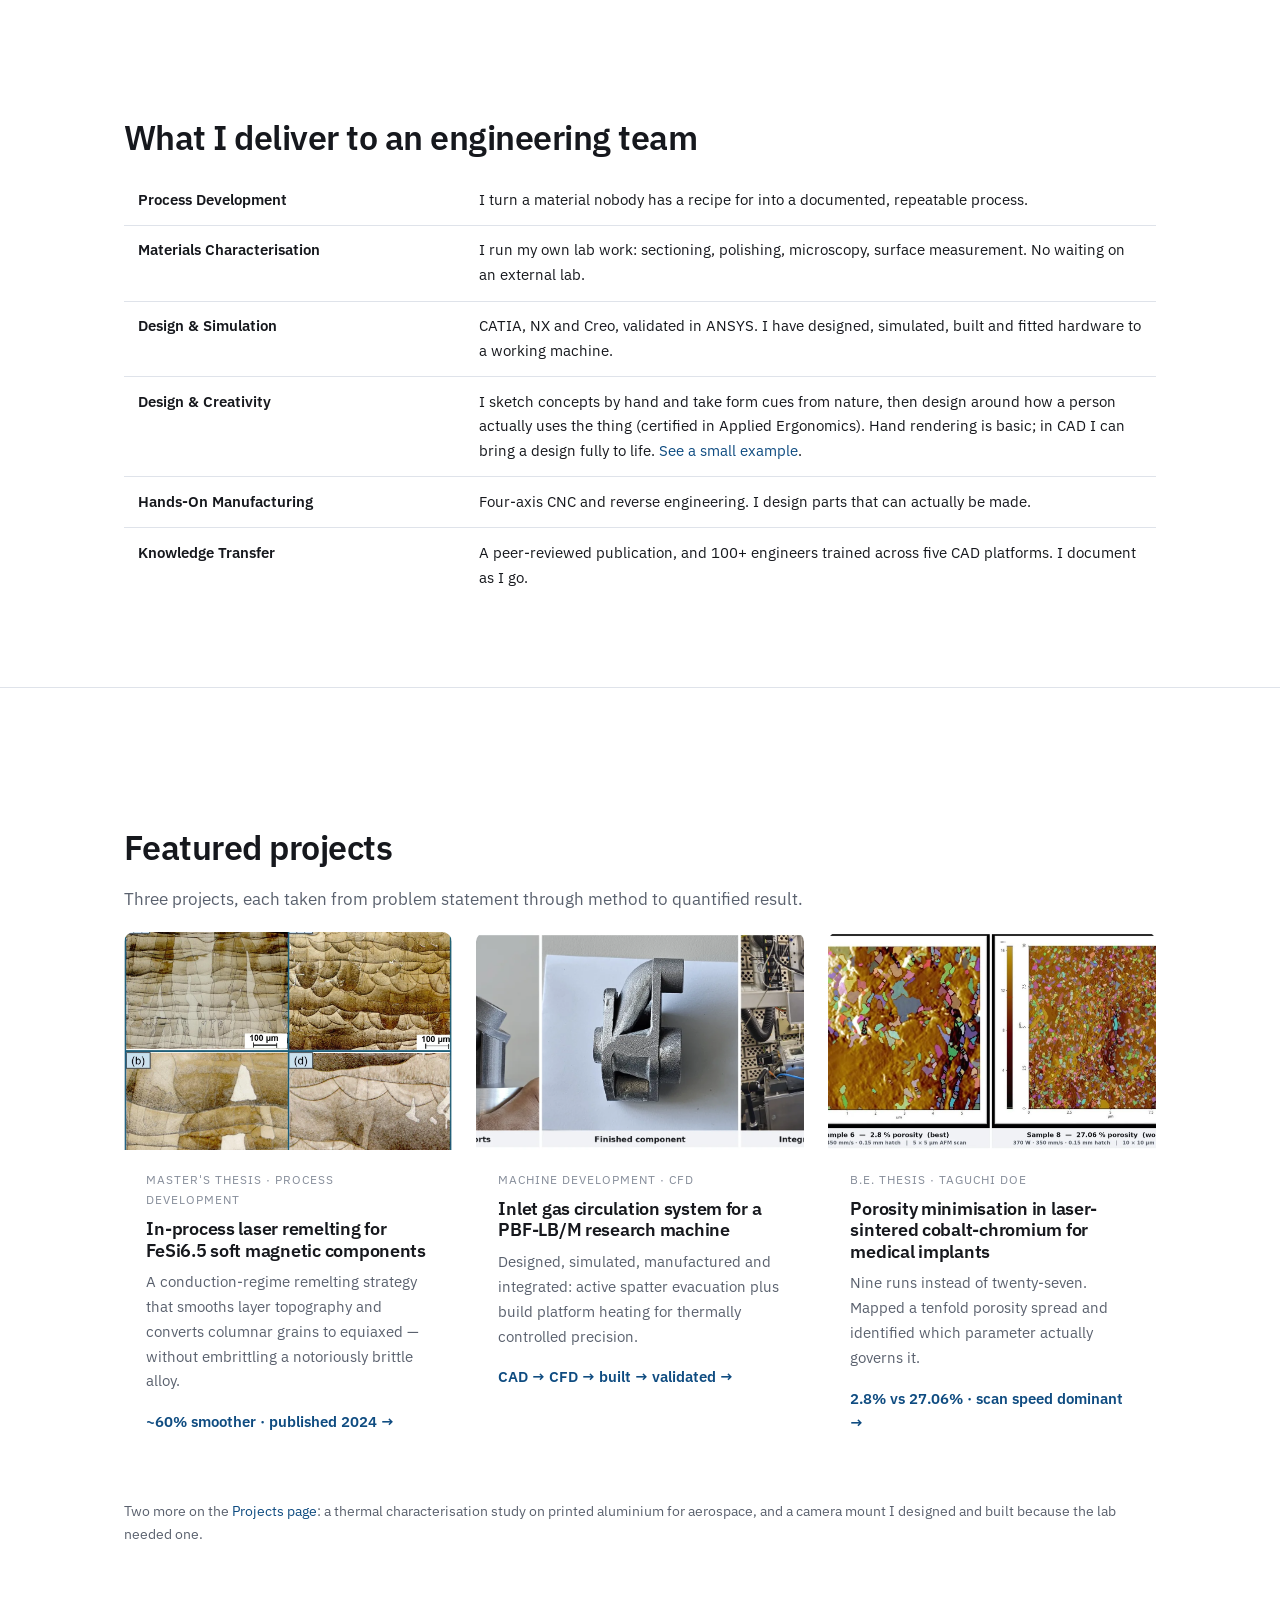
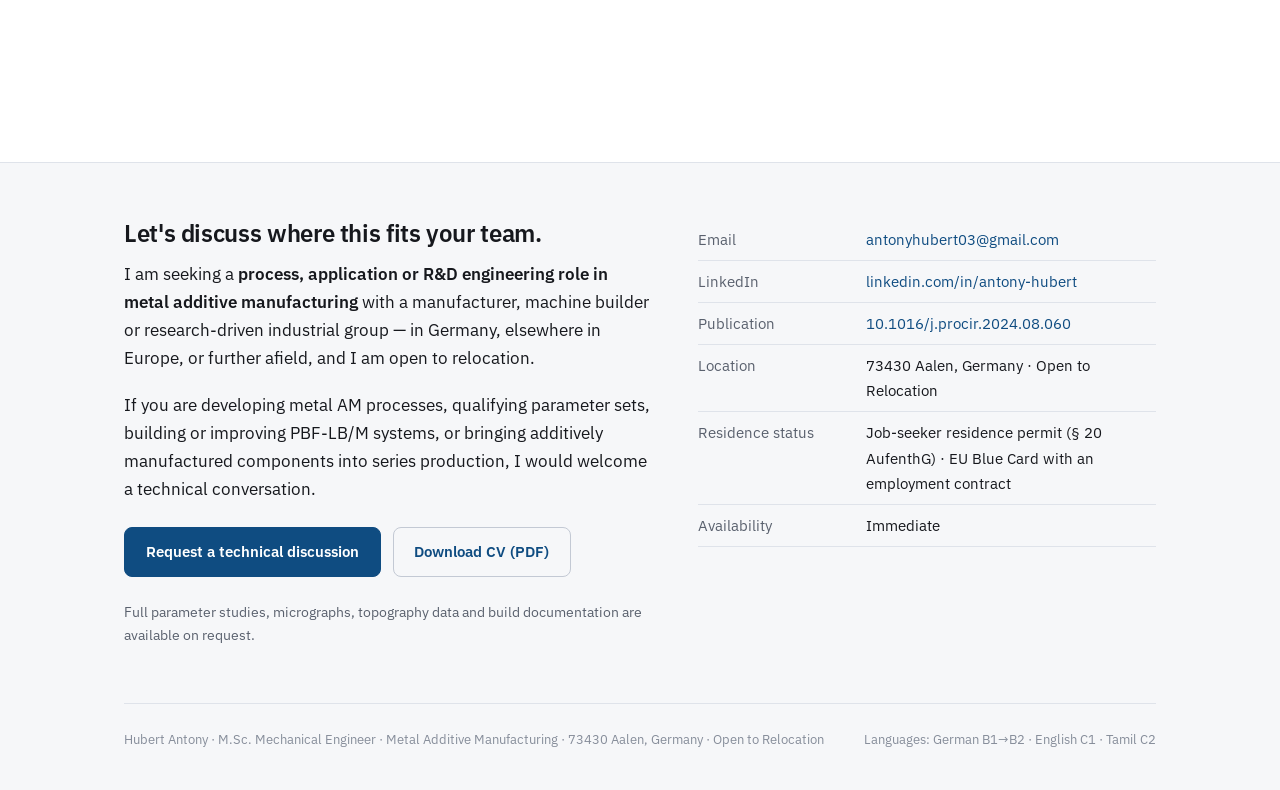
==== commit 97ef6703: "Add files via upload" ====
--- a/index.html
+++ b/index.html
@@ -3,11 +3,11 @@
 <head>
 <meta charset="utf-8">
 <meta name="viewport" content="width=device-width, initial-scale=1">
-<title>Antony Hubert — M.Sc. Mechanical Engineer | Metal Additive Manufacturing</title>
+<title>Hubert Antony — M.Sc. Mechanical Engineer | Metal Additive Manufacturing</title>
 <meta name="description" content="M.Sc. mechanical engineer specialising in PBF-LB/M process development for soft magnetic alloys. Peer-reviewed in Procedia CIRP. 73430 Aalen, Germany.">
 <link rel="canonical" href="https://ihubertt.github.io/antonyhubert.github.io/">
 <meta property="og:url" content="https://ihubertt.github.io/antonyhubert.github.io/">
-<meta property="og:title" content="Antony Hubert — Metal Additive Manufacturing Engineer">
+<meta property="og:title" content="Hubert Antony — Metal Additive Manufacturing Engineer">
 <meta property="og:description" content="PBF-LB/M process development for soft magnetic alloys. ~60% roughness reduction at 0.152% porosity. Published in Procedia CIRP (2024).">
 <meta property="og:type" content="profile">
 <link rel="preconnect" href="https://fonts.googleapis.com">
@@ -20,7 +20,7 @@
 
 <header class="site-head">
   <div class="wrap-wide">
-    <a class="brand" href="index.html">Antony Hubert <span>· M.Sc.</span></a>
+    <a class="brand" href="index.html">Hubert Antony <span>· M.Sc.</span></a>
     <nav class="nav" aria-label="Main">
       <a href="index.html" aria-current="page">Home</a>
       <a href="projects.html">Projects</a>
@@ -49,7 +49,7 @@
     </div>
     <div class="hero-inner">
       <div class="wrap-wide">
-        <h1>Antony Hubert</h1>
+        <h1>Hubert Antony</h1>
         <p class="role">M.Sc. Mechanical Engineer — Metal Additive Manufacturing</p>
         <p class="sub">Laser Powder Bed Fusion (PBF-LB/M) · Process Development · Materials Characterisation</p>
         <div class="meta">
@@ -72,8 +72,8 @@
       <p>I am looking for a team where I can keep doing that: take a process nobody has made repeatable, and make it repeatable.</p>
       </div>
       <figure class="portrait">
-        <img src="assets/img/portrait-v2.webp" alt="Portrait photograph of Antony Hubert">
-        <figcaption>Antony Hubert, M.Sc. — 73430 Aalen, Germany. Open to Relocation.</figcaption>
+        <img src="assets/img/portrait-v2.webp" alt="Portrait photograph of Hubert Antony">
+        <figcaption>Hubert Antony, M.Sc. — 73430 Aalen, Germany. Open to Relocation.</figcaption>
       </figure>
       </div>
     </div>
@@ -159,13 +159,13 @@
           <li><span class="k">LinkedIn</span><span class="v"><a href="https://www.linkedin.com/in/antony-hubert" rel="me">linkedin.com/in/antony-hubert</a></span></li>
           <li><span class="k">Publication</span><span class="v"><a href="https://doi.org/10.1016/j.procir.2024.08.060">10.1016/j.procir.2024.08.060</a></span></li>
           <li><span class="k">Location</span><span class="v">73430 Aalen, Germany · Open to Relocation</span></li>
-          <li><span class="k">Authorisation</span><span class="v">German Job Seeker Visa · EU Blue Card eligible · Visa sponsorship welcome</span></li>
+          <li><span class="k">Residence status</span><span class="v">Job-seeker residence permit (§ 20 AufenthG) · EU Blue Card with an employment contract</span></li>
           <li><span class="k">Availability</span><span class="v">Immediate</span></li>
         </ul>
       </div>
     </div>
     <div class="colophon">
-      <span>Antony Hubert · M.Sc. Mechanical Engineer · Metal Additive Manufacturing · 73430 Aalen, Germany · Open to Relocation</span>
+      <span>Hubert Antony · M.Sc. Mechanical Engineer · Metal Additive Manufacturing · 73430 Aalen, Germany · Open to Relocation</span>
       <span>Languages: German B1→B2 · English C1 · Tamil C2</span>
     </div>
   </div>
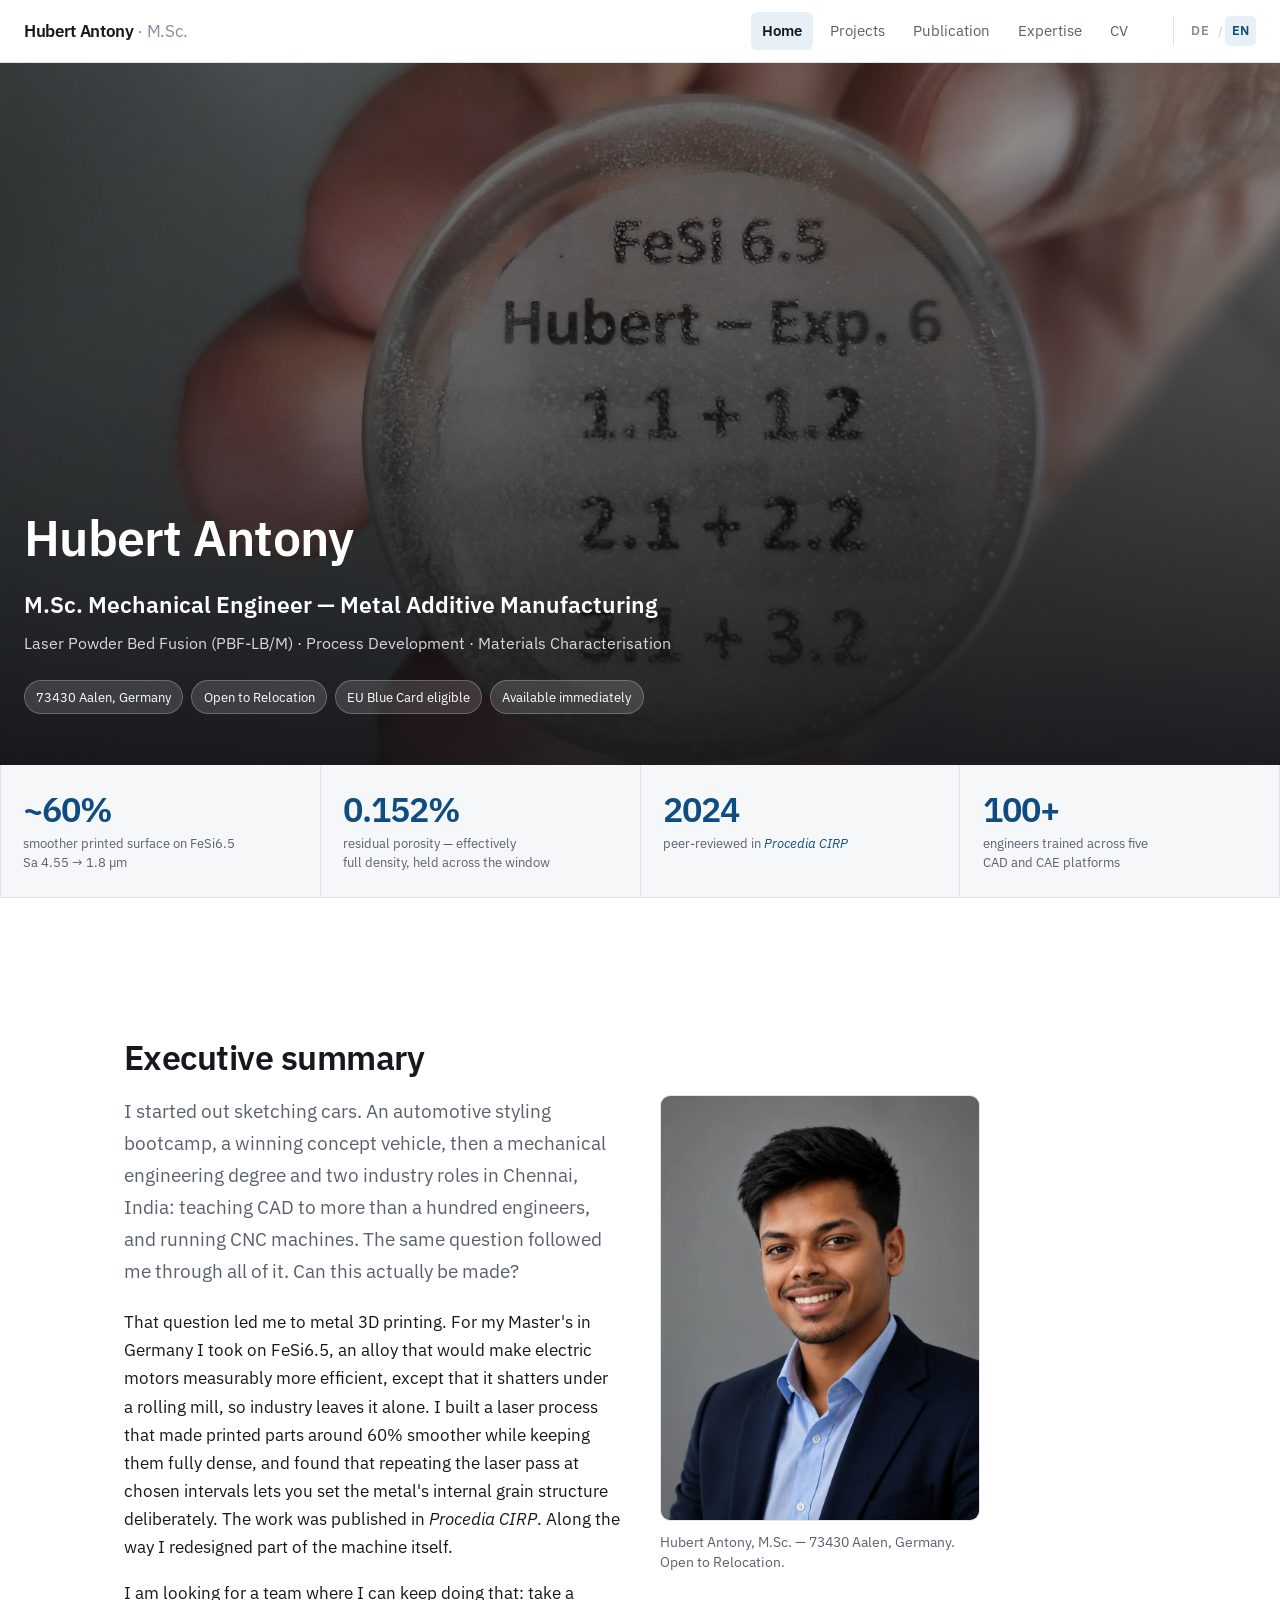
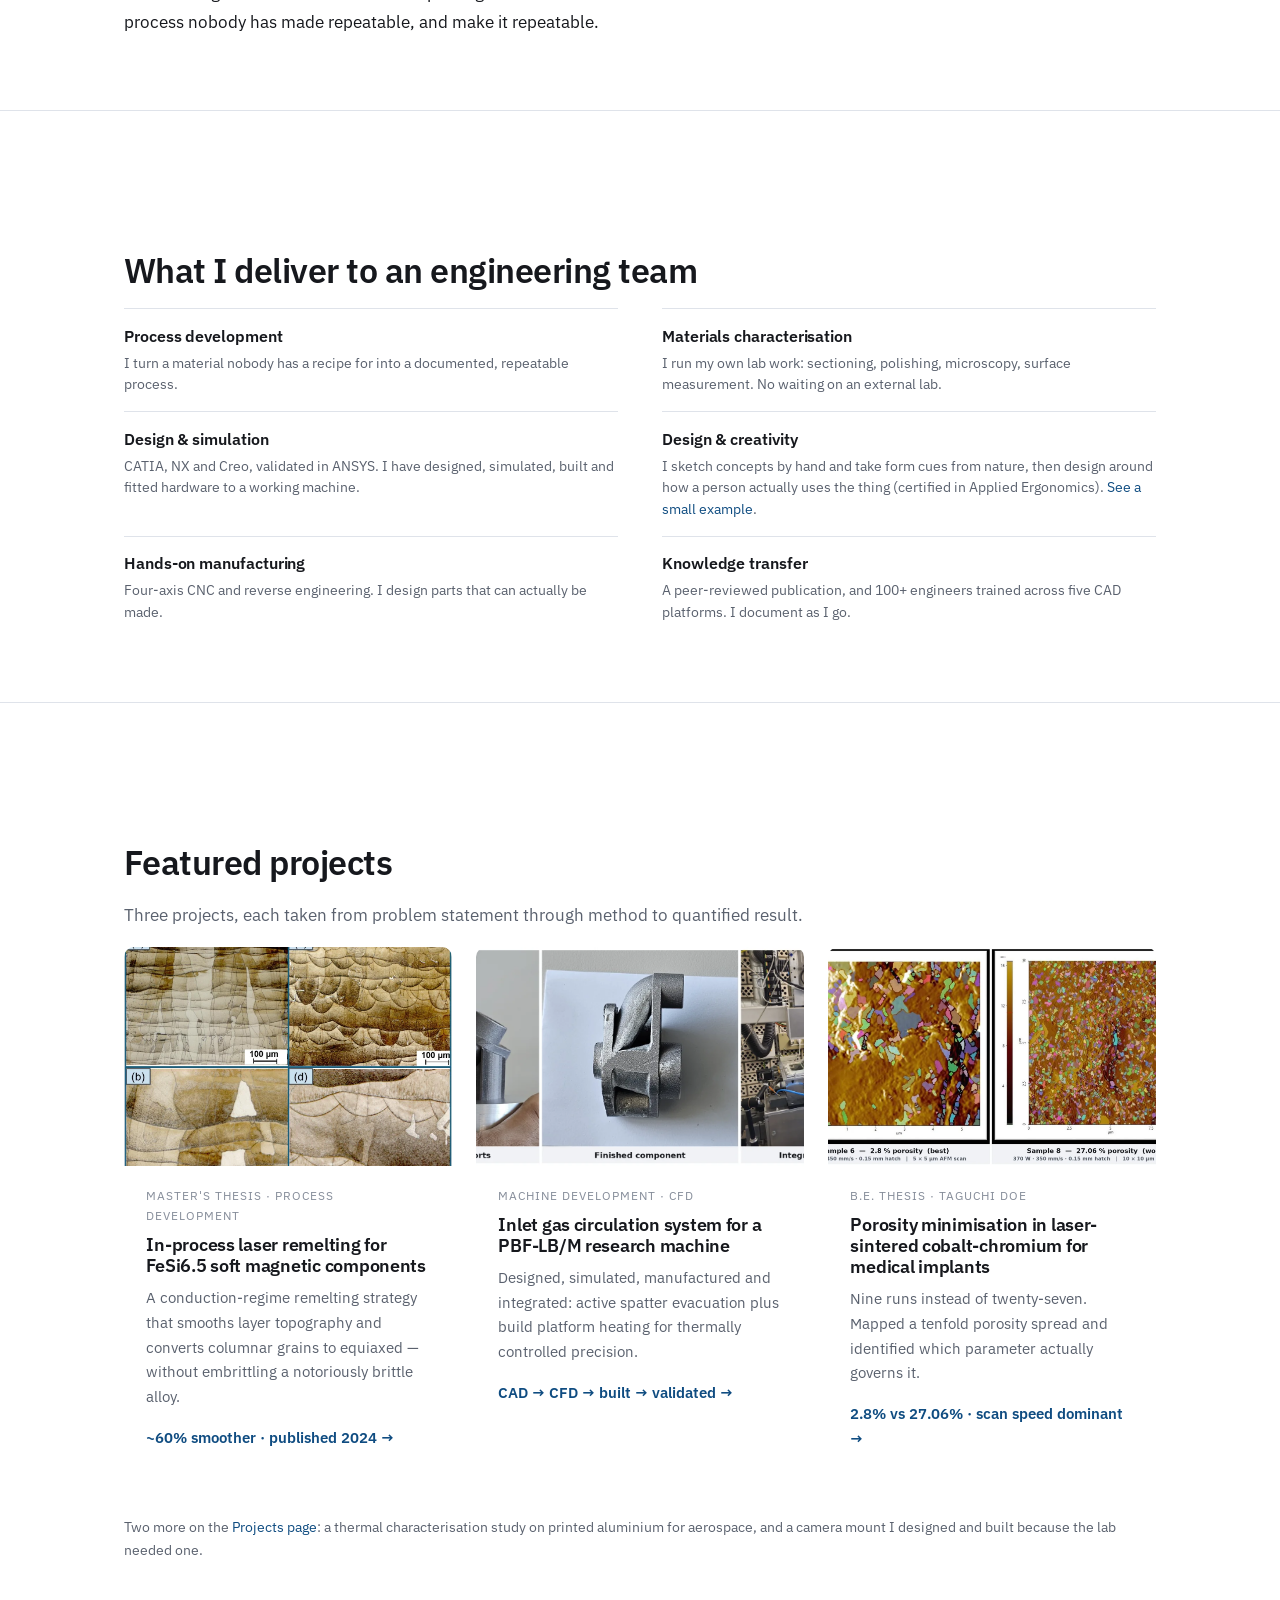
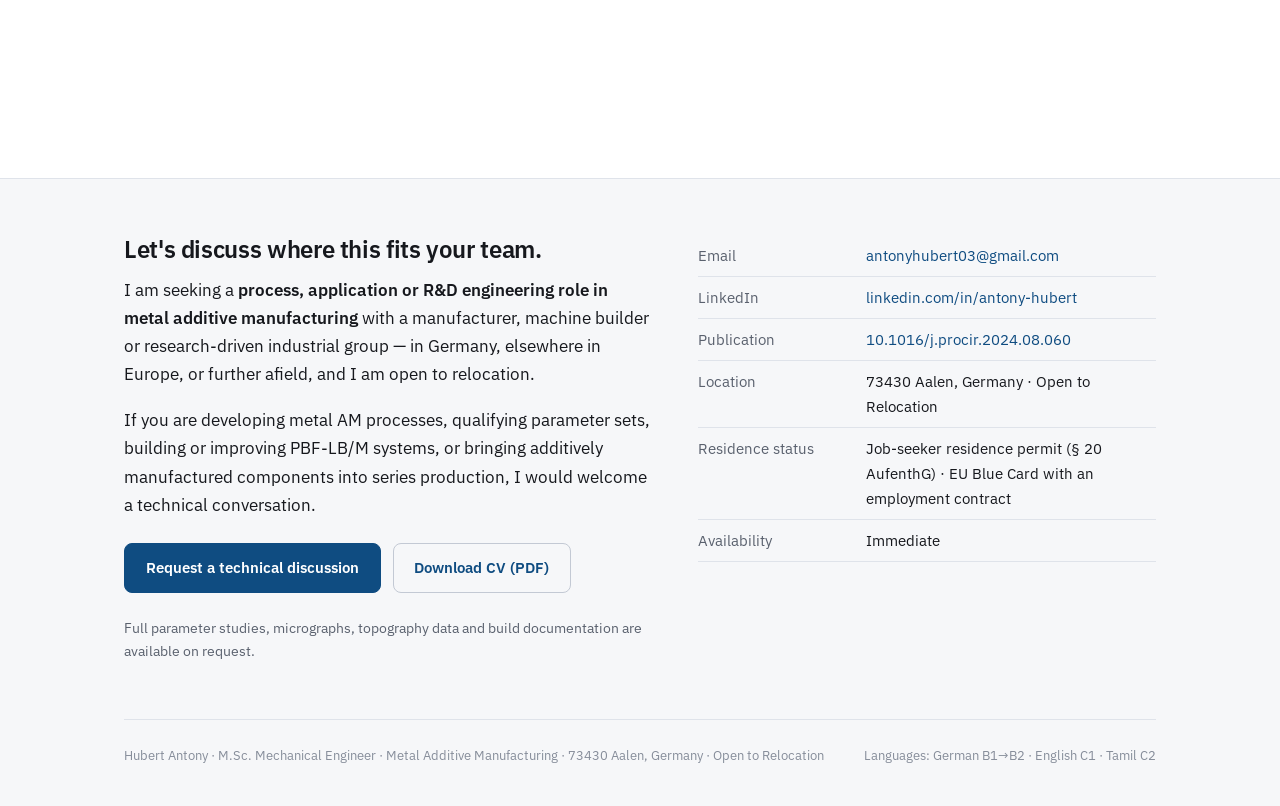
==== commit 1be2d8cb: "Add files via upload" ====
--- a/index.html
+++ b/index.html
@@ -10,10 +10,91 @@
 <meta property="og:title" content="Hubert Antony — Metal Additive Manufacturing Engineer">
 <meta property="og:description" content="PBF-LB/M process development for soft magnetic alloys. ~60% roughness reduction at 0.152% porosity. Published in Procedia CIRP (2024).">
 <meta property="og:type" content="profile">
+<link rel="alternate" hreflang="de" href="https://ihubertt.github.io/antonyhubert.github.io/de/index.html">
+<link rel="alternate" hreflang="en" href="https://ihubertt.github.io/antonyhubert.github.io/index.html">
 <link rel="preconnect" href="https://fonts.googleapis.com">
 <link rel="preconnect" href="https://fonts.gstatic.com" crossorigin>
 <link href="https://fonts.googleapis.com/css2?family=IBM+Plex+Sans:wght@400;600&display=swap" rel="stylesheet">
+<script>document.documentElement.className+=" js";</script>
 <link rel="stylesheet" href="css/style.css">
+<script type="application/ld+json">
+{
+ "@context": "https://schema.org",
+ "@type": "Person",
+ "name": "Hubert Antony",
+ "givenName": "Hubert",
+ "familyName": "Antony",
+ "honorificSuffix": "M.Sc.",
+ "jobTitle": "Mechanical Engineer — Metal Additive Manufacturing",
+ "description": "M.Sc. mechanical engineer specialising in Laser Powder Bed Fusion (PBF-LB/M) process development for soft magnetic and biomedical alloys.",
+ "url": "https://ihubertt.github.io/antonyhubert.github.io/",
+ "image": "https://ihubertt.github.io/antonyhubert.github.io/assets/img/portrait-v2.webp",
+ "email": "mailto:antonyhubert03@gmail.com",
+ "address": {
+  "@type": "PostalAddress",
+  "postalCode": "73430",
+  "addressLocality": "Aalen",
+  "addressCountry": "DE"
+ },
+ "alumniOf": [
+  {
+   "@type": "CollegeOrUniversity",
+   "name": "Hochschule Aalen — Aalen University of Applied Sciences",
+   "sameAs": "https://www.hs-aalen.de/"
+  },
+  {
+   "@type": "CollegeOrUniversity",
+   "name": "Jeppiaar Institute of Technology, Chennai"
+  }
+ ],
+ "knowsAbout": [
+  "Laser Powder Bed Fusion",
+  "PBF-LB/M",
+  "Additive Manufacturing",
+  "Design for Additive Manufacturing",
+  "FeSi6.5 soft magnetic alloys",
+  "AlSi10Mg",
+  "Cobalt-Chromium alloys",
+  "Materials characterisation",
+  "Metallography",
+  "Surface metrology",
+  "ANSYS Fluent",
+  "ANSYS Mechanical",
+  "CATIA V5",
+  "Siemens NX",
+  "PTC Creo",
+  "Design of Experiments",
+  "Taguchi method",
+  "Minitab",
+  "CNC machining"
+ ],
+ "knowsLanguage": [
+  {
+   "@type": "Language",
+   "name": "German",
+   "alternateName": "de"
+  },
+  {
+   "@type": "Language",
+   "name": "English",
+   "alternateName": "en"
+  },
+  {
+   "@type": "Language",
+   "name": "Tamil",
+   "alternateName": "ta"
+  }
+ ],
+ "sameAs": [
+  "https://www.linkedin.com/in/antony-hubert",
+  "https://doi.org/10.1016/j.procir.2024.08.060"
+ ],
+ "seeks": {
+  "@type": "Demand",
+  "name": "Process, application or R&D engineering role in metal additive manufacturing"
+ }
+}
+</script>
 </head>
 <body>
 <a class="skip" href="#main">Skip to content</a>
@@ -24,7 +105,7 @@
     <nav class="nav" aria-label="Main">
       <a href="index.html" aria-current="page">Home</a>
       <a href="projects.html">Projects</a>
-      <a href="research.html">Research</a>
+      <a href="research.html">Publication</a>
       <a href="expertise.html">Expertise</a>
       <a href="cv.html">CV</a>
     </nav>
@@ -40,7 +121,7 @@
     <div class="hero-media">
       <picture>
         <source media="(max-width: 700px)" srcset="assets/img/hero-mobile.webp">
-        <img src="assets/img/hero.webp" alt="Metallographic specimen mount labelled FeSi 6.5, Hubert Exp. 6, with sample pairs 1.1+1.2, 2.1+2.2, 3.1+3.2">
+        <img fetchpriority="high" src="assets/img/hero.webp" alt="Metallographic specimen mount labelled FeSi 6.5, Hubert Exp. 6, with sample pairs 1.1+1.2, 2.1+2.2, 3.1+3.2" width="2400" height="1350">
       </picture>
       <video autoplay muted loop playsinline poster="assets/img/hero.webp"
              aria-label="Smoke-flow validation of 3D-printed inlet gas nozzles for a PBF-LB/M build chamber">
@@ -62,7 +143,16 @@
     </div>
   </section>
 
-<section class="section">
+  <section class="proof" aria-label="Headline results">
+    <div class="wrap-wide">
+      <div class="proof-item"><span class="n">~60%</span><span class="l">smoother printed surface on FeSi6.5<br>Sa 4.55 → 1.8 µm</span></div>
+      <div class="proof-item"><span class="n">0.152%</span><span class="l">residual porosity — effectively<br>full density, held across the window</span></div>
+      <div class="proof-item"><span class="n">2024</span><span class="l">peer-reviewed in <a href="https://doi.org/10.1016/j.procir.2024.08.060"><em>Procedia CIRP</em></a></span></div>
+      <div class="proof-item"><span class="n">100+</span><span class="l">engineers trained across five<br>CAD and CAE platforms</span></div>
+    </div>
+  </section>
+
+<section class="section reveal">
     <div class="wrap">
       <h2>Executive summary</h2>
       <div class="split">
@@ -72,39 +162,34 @@
       <p>I am looking for a team where I can keep doing that: take a process nobody has made repeatable, and make it repeatable.</p>
       </div>
       <figure class="portrait">
-        <img src="assets/img/portrait-v2.webp" alt="Portrait photograph of Hubert Antony">
+        <img loading="lazy" decoding="async" src="assets/img/portrait-v2.webp" alt="Portrait photograph of Hubert Antony" width="840" height="1120">
         <figcaption>Hubert Antony, M.Sc. — 73430 Aalen, Germany. Open to Relocation.</figcaption>
       </figure>
       </div>
     </div>
   </section>
 
-  <section class="section">
+  <section class="section reveal">
     <div class="wrap">
       <h2>What I deliver to an engineering team</h2>
-      <div class="table-wrap">
-        <table class="t-key stack">
-          <tbody>
-                        <tr><td data-label="Area">Process Development</td><td data-label="Detail">I turn a material nobody has a recipe for into a documented, repeatable process.</td></tr>
-            <tr><td data-label="Area">Materials Characterisation</td><td data-label="Detail">I run my own lab work: sectioning, polishing, microscopy, surface measurement. No waiting on an external lab.</td></tr>
-            <tr><td data-label="Area">Design &amp; Simulation</td><td data-label="Detail">CATIA, NX and Creo, validated in ANSYS. I have designed, simulated, built and fitted hardware to a working machine.</td></tr>
-            <tr><td data-label="Area">Design &amp; Creativity</td><td data-label="Detail">I sketch concepts by hand and take form cues from nature, then design around how a person actually uses the thing (certified in Applied Ergonomics). Hand rendering is basic; in CAD I can bring a design fully to life. <a href="projects.html#cammount">See a small example</a>.</td></tr>
-            <tr><td data-label="Area">Hands-On Manufacturing</td><td data-label="Detail">Four-axis CNC and reverse engineering. I design parts that can actually be made.</td></tr>
-            <tr><td data-label="Area">Knowledge Transfer</td><td data-label="Detail">A peer-reviewed publication, and 100+ engineers trained across five CAD platforms. I document as I go.</td></tr>
-          </tbody>
-        </table>
-      </div>
-    </div>
-  </section>
-
-  <section class="section">
+      <div class="skills">
+        <div class="skill"><b>Process development</b><span>I turn a material nobody has a recipe for into a documented, repeatable process.</span></div>
+        <div class="skill"><b>Materials characterisation</b><span>I run my own lab work: sectioning, polishing, microscopy, surface measurement. No waiting on an external lab.</span></div>
+        <div class="skill"><b>Design &amp; simulation</b><span>CATIA, NX and Creo, validated in ANSYS. I have designed, simulated, built and fitted hardware to a working machine.</span></div>
+        <div class="skill"><b>Design &amp; creativity</b><span>I sketch concepts by hand and take form cues from nature, then design around how a person actually uses the thing (certified in Applied Ergonomics). <a href="projects.html#cammount">See a small example</a>.</span></div>
+        <div class="skill"><b>Hands-on manufacturing</b><span>Four-axis CNC and reverse engineering. I design parts that can actually be made.</span></div>
+        <div class="skill"><b>Knowledge transfer</b><span>A peer-reviewed publication, and 100+ engineers trained across five CAD platforms. I document as I go.</span></div>
+      </div>
+    </section>
+
+  <section class="section reveal">
     <div class="wrap">
       <h2>Featured projects</h2>
       <p class="muted">Three projects, each taken from problem statement through method to quantified result.</p>
       <div class="cards">
 
-        <a class="card card-link" href="projects.html#fesi">
-          <div class="thumb"><img src="assets/img/fig-03.webp" alt="Etched cross-sections comparing every-layer cyclic remelting with normal build-up"></div>
+        <a class="card card-link reveal" href="projects.html#fesi">
+          <div class="thumb"><img loading="lazy" decoding="async" src="assets/img/fig-03.webp" alt="Etched cross-sections comparing every-layer cyclic remelting with normal build-up" width="1130" height="985"></div>
           <div class="card-body">
             <p class="kicker">Master's Thesis · Process development</p>
             <h3>In-process laser remelting for FeSi6.5 soft magnetic components</h3>
@@ -113,8 +198,8 @@
           </div>
         </a>
 
-        <a class="card card-link" href="projects.html#gasflow">
-          <div class="thumb"><img src="assets/img/fig-08.webp" alt="Inlet gas nozzle component as-built with supports, finished, and integrated on the machine"></div>
+        <a class="card card-link reveal d1" href="projects.html#gasflow">
+          <div class="thumb"><img loading="lazy" decoding="async" src="assets/img/fig-08.webp" alt="Inlet gas nozzle component as-built with supports, finished, and integrated on the machine" width="1700" height="619"></div>
           <div class="card-body">
             <p class="kicker">Machine development · CFD</p>
             <h3>Inlet gas circulation system for a PBF-LB/M research machine</h3>
@@ -123,8 +208,8 @@
           </div>
         </a>
 
-        <a class="card card-link" href="projects.html#cocr">
-          <div class="thumb"><img src="assets/img/fig-05.webp" alt="AFM pore distribution maps of Co-Cr at the best and worst parameter sets of the L9 array"></div>
+        <a class="card card-link reveal d2" href="projects.html#cocr">
+          <div class="thumb"><img loading="lazy" decoding="async" src="assets/img/fig-05.webp" alt="AFM pore distribution maps of Co-Cr at the best and worst parameter sets of the L9 array" width="1700" height="868"></div>
           <div class="card-body">
             <p class="kicker">B.E. thesis · Taguchi DoE</p>
             <h3>Porosity minimisation in laser-sintered cobalt-chromium for medical implants</h3>
@@ -149,7 +234,7 @@
         <p>If you are developing metal AM processes, qualifying parameter sets, building or improving PBF-LB/M systems, or bringing additively manufactured components into series production, I would welcome a technical conversation.</p>
         <div class="btn-row">
           <a class="btn" href="mailto:antonyhubert03@gmail.com">Request a technical discussion</a>
-          <a class="btn ghost" href="assets/Antony_Hubert_CV_2026.pdf">Download CV (PDF)</a>
+          <a class="btn ghost" href="assets/Hubert_Antony_CV_2026.pdf">Download CV (PDF)</a>
         </div>
         <p class="small muted">Full parameter studies, micrographs, topography data and build documentation are available on request.</p>
       </div>
--- a/css/style.css
+++ b/css/style.css
@@ -402,6 +402,151 @@
 
 /* ---------- Print ---------- */
 
+/* ==========================================================================
+   MODERNISATION LAYER — added 10/2026
+   Proof strip · skill grid · chips · at-a-glance · disclosure · scroll reveal
+   ========================================================================== */
+
+/* ---------- Proof strip (directly under the hero) ---------- */
+.proof {
+  background: var(--bg-alt);
+  border-bottom: 1px solid var(--border);
+}
+.proof .wrap-wide {
+  display: grid; grid-template-columns: repeat(4, 1fr);
+  gap: 1px; background: var(--border);
+  border-inline: 1px solid var(--border);
+  padding: 0;
+}
+.proof-item { background: var(--bg-alt); padding: 1.6rem 1.4rem; }
+.proof-item .n {
+  display: block; font-size: clamp(1.5rem, 3.4vw, 2.15rem); font-weight: 600;
+  line-height: 1.05; letter-spacing: -.03em; color: var(--accent);
+  font-variant-numeric: tabular-nums;
+}
+.proof-item .l {
+  display: block; margin-top: .45rem; font-size: .84rem;
+  color: var(--text-muted); line-height: 1.4;
+}
+@media (max-width: 880px) { .proof .wrap-wide { grid-template-columns: repeat(2, 1fr); } }
+@media (max-width: 460px) { .proof .wrap-wide { grid-template-columns: 1fr; }
+  .proof-item { padding: 1.1rem 1.4rem; } }
+
+/* ---------- Skill grid (Expertise — replaces levelled tables) ---------- */
+.skills {
+  display: grid; grid-template-columns: repeat(2, minmax(0, 1fr));
+  column-gap: 2.75rem; margin: 0 0 .5rem;
+}
+.skill {
+  padding: .9rem 0 .95rem; border-top: 1px solid var(--border); min-width: 0;
+}
+.skill b { display: block; font-weight: 600; font-size: .97rem; letter-spacing: -.005em; }
+.skill span {
+  display: block; margin-top: .22rem; color: var(--text-muted);
+  font-size: .87rem; line-height: 1.55; overflow-wrap: anywhere;
+}
+.skill.key {
+  background: var(--accent-soft); border-top-color: var(--accent);
+  padding-inline: .85rem; border-radius: 0 0 6px 6px;
+}
+.skill.key b { color: var(--accent); }
+.skill.key b::after {
+  content: "core"; float: right; font-size: .66rem; text-transform: uppercase;
+  letter-spacing: .09em; font-weight: 600; color: var(--accent);
+  border: 1px solid currentColor; border-radius: 3px; padding: .05rem .3rem;
+  margin-left: .5rem; opacity: .75;
+}
+@media (max-width: 760px) { .skills { grid-template-columns: 1fr; column-gap: 0; } }
+
+/* Tighter rhythm for the competency sections — many short blocks, not prose */
+.skills-sec { padding: 2.4rem 0; }
+.skills-sec h2 { margin-top: 0; font-size: clamp(1.28rem, 2.5vw, 1.68rem); }
+.skills-sec > .muted.small { margin-bottom: .9rem; }
+.chipset:last-child { margin-bottom: 0; }
+.chipset h4:first-child { margin-top: 0; }
+figure.capped img { max-height: 540px; object-fit: contain; }
+
+/* ---------- Chips (equipment, software, instruments) ---------- */
+.chipset { margin: 0 0 1.9rem; }
+.chipset h4 { margin: 1.5rem 0 .6rem; }
+.chips { display: flex; flex-wrap: wrap; gap: .4rem; list-style: none; margin: 0; padding: 0; }
+.chips li {
+  font-size: .845rem; line-height: 1.3; color: var(--text-muted);
+  background: var(--bg-alt); border: 1px solid var(--border);
+  border-radius: 999px; padding: .32rem .75rem; white-space: nowrap;
+  max-width: 100%; overflow: hidden; text-overflow: ellipsis;
+}
+.chips li.hl { color: var(--accent); background: var(--accent-soft); border-color: var(--accent); font-weight: 600; }
+
+/* ---------- At-a-glance strip (top of each project) ---------- */
+.glance {
+  border: 1px solid var(--border); border-radius: var(--radius);
+  background: var(--bg-alt); padding: 1.25rem 1.4rem; margin: 0 0 2rem;
+}
+.glance .role {
+  font-size: .82rem; text-transform: uppercase; letter-spacing: .07em;
+  color: var(--text-faint); font-weight: 600; margin: 0 0 .55rem;
+}
+.glance .role .dot { color: var(--border-strong); margin: 0 .45rem; }
+.glance .outcome { font-size: 1.04rem; margin: 0 0 1.1rem; line-height: 1.5; }
+.glance ul { display: flex; flex-wrap: wrap; gap: .9rem 2.4rem; list-style: none; margin: 0; padding: 0; }
+.glance li { min-width: 0; }
+.glance .n {
+  display: block; font-size: 1.32rem; font-weight: 600; color: var(--accent);
+  line-height: 1.1; letter-spacing: -.02em; font-variant-numeric: tabular-nums;
+}
+.glance .l { display: block; font-size: .8rem; color: var(--text-muted); margin-top: .18rem; }
+
+/* ---------- Disclosure (method detail) ---------- */
+details.more { border-top: 1px solid var(--border); margin: 0 0 1.75rem; }
+details.more > summary {
+  cursor: pointer; list-style: none; padding: .95rem 0;
+  font-weight: 600; font-size: .95rem; color: var(--accent);
+  display: flex; align-items: center; gap: .55rem;
+}
+details.more > summary::-webkit-details-marker { display: none; }
+details.more > summary::before {
+  content: ""; width: .5rem; height: .5rem; flex: none;
+  border-right: 2px solid currentColor; border-bottom: 2px solid currentColor;
+  transform: rotate(-45deg) translate(-1px, -1px); transition: transform .18s ease;
+}
+details.more[open] > summary::before { transform: rotate(45deg) translate(-1px, -1px); }
+details.more > summary:hover { text-decoration: underline; }
+details.more > summary:focus-visible { outline: 2px solid var(--accent); outline-offset: 3px; border-radius: 4px; }
+details.more .inner { padding: .25rem 0 1.5rem; }
+
+/* ---------- Inline call to action (mid-page on long pages) ---------- */
+.cta-inline {
+  display: flex; flex-wrap: wrap; align-items: center; gap: 1rem 1.5rem;
+  justify-content: space-between; margin: 2.5rem 0 0;
+  padding: 1.35rem 1.5rem; border: 1px solid var(--border);
+  border-left: 3px solid var(--accent); border-radius: var(--radius);
+  background: var(--bg-alt);
+}
+.cta-inline p { margin: 0; font-size: .97rem; }
+.cta-inline .btn-row { margin: 0; }
+
+/* ---------- Sticky subnav: active state ---------- */
+.subnav a[aria-current="true"] {
+  background: var(--accent-soft); color: var(--accent); font-weight: 600;
+}
+
+/* ---------- Scroll reveal ---------- */
+.js .reveal { opacity: 0; transform: translateY(16px); }
+.js .reveal.in {
+  opacity: 1; transform: none;
+  transition: opacity .55s cubic-bezier(.22,.61,.36,1), transform .55s cubic-bezier(.22,.61,.36,1);
+}
+.js .reveal.d1.in { transition-delay: .07s; }
+.js .reveal.d2.in { transition-delay: .14s; }
+.js .reveal.d3.in { transition-delay: .21s; }
+
+/* ---------- Motion polish ---------- */
+.card { transition: box-shadow .22s ease, transform .22s ease, border-color .22s ease; }
+.chips li { transition: border-color .18s ease, color .18s ease; }
+.proof-item .n { transition: color .18s ease; }
+
+
 @media print {
   .site-head, .subnav, .site-foot, .hero-media, video { display: none !important; }
   body { font-size: 11pt; color: #000; background: #fff; }
@@ -411,4 +556,5 @@
 
 @media (prefers-reduced-motion: reduce) {
   * { animation: none !important; transition: none !important; scroll-behavior: auto !important; }
-}
+  .js .reveal, .js .reveal.in { opacity: 1 !important; transform: none !important; }
+}
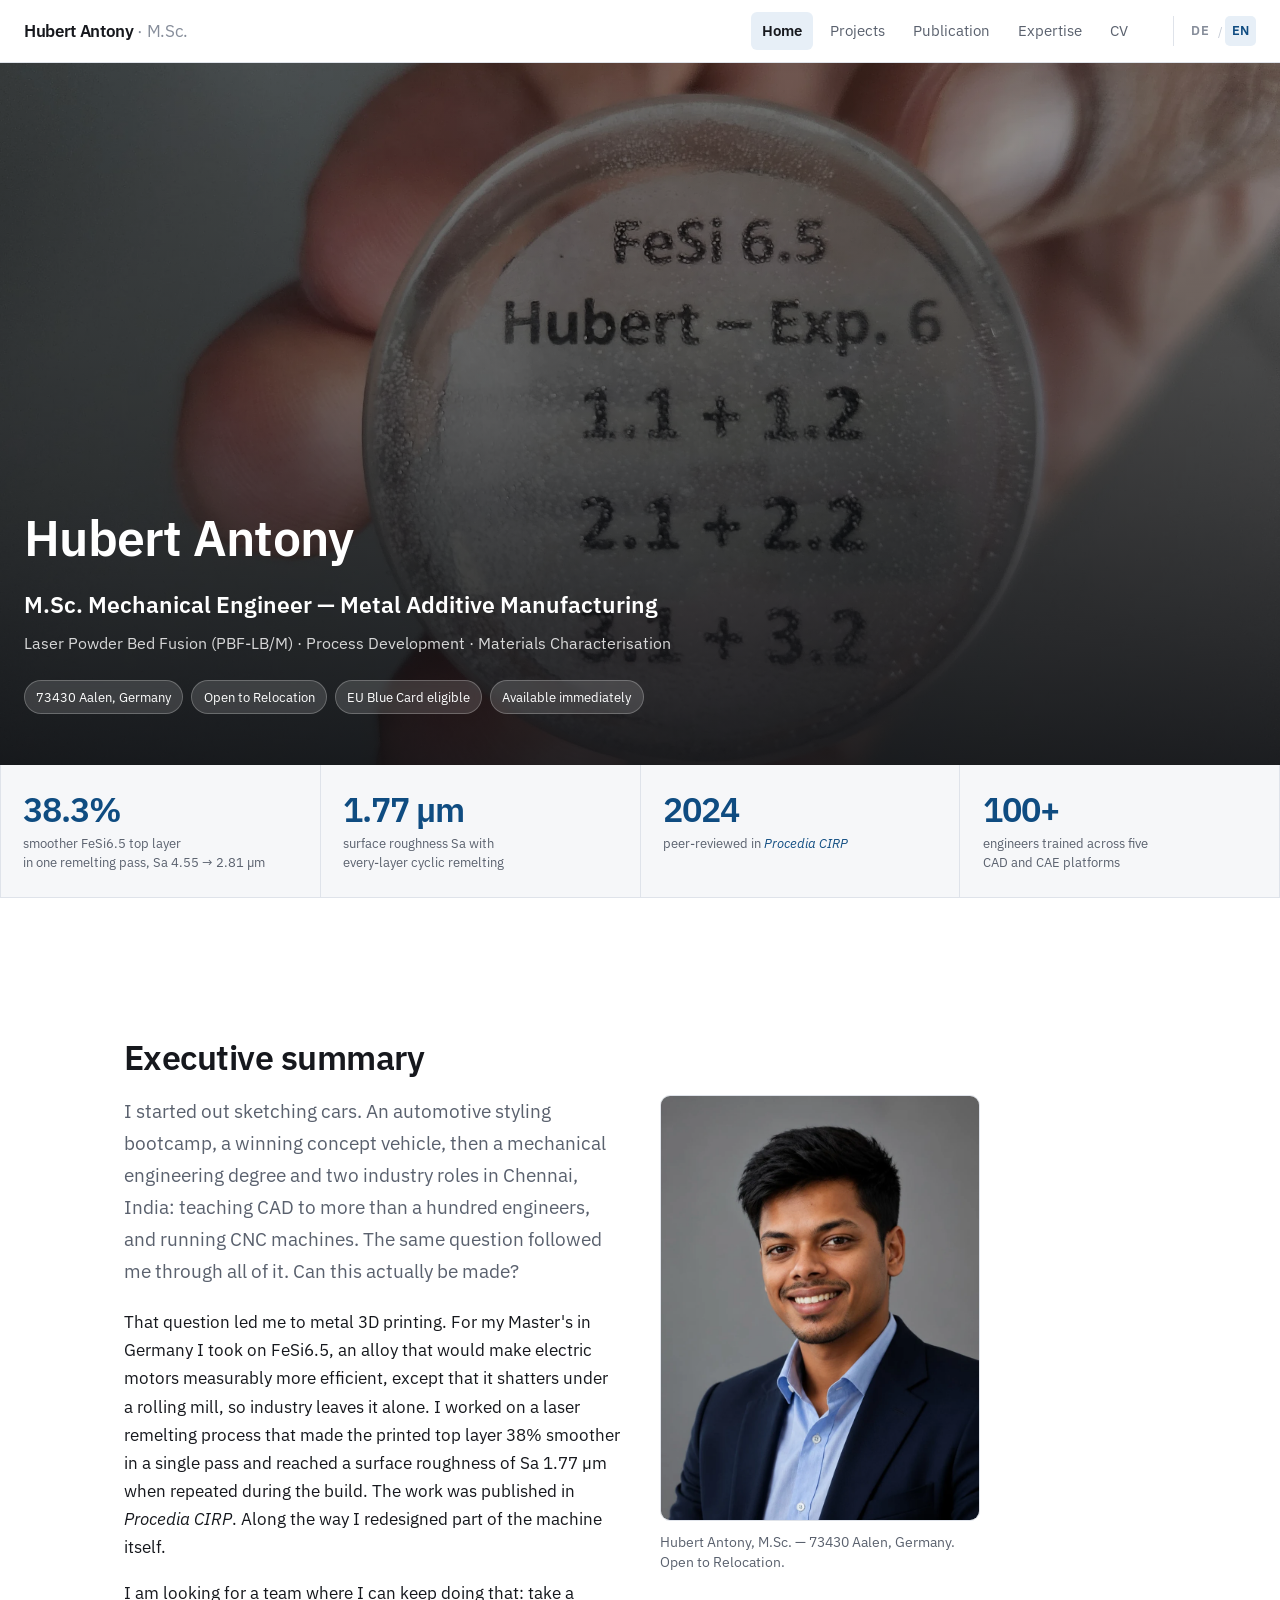
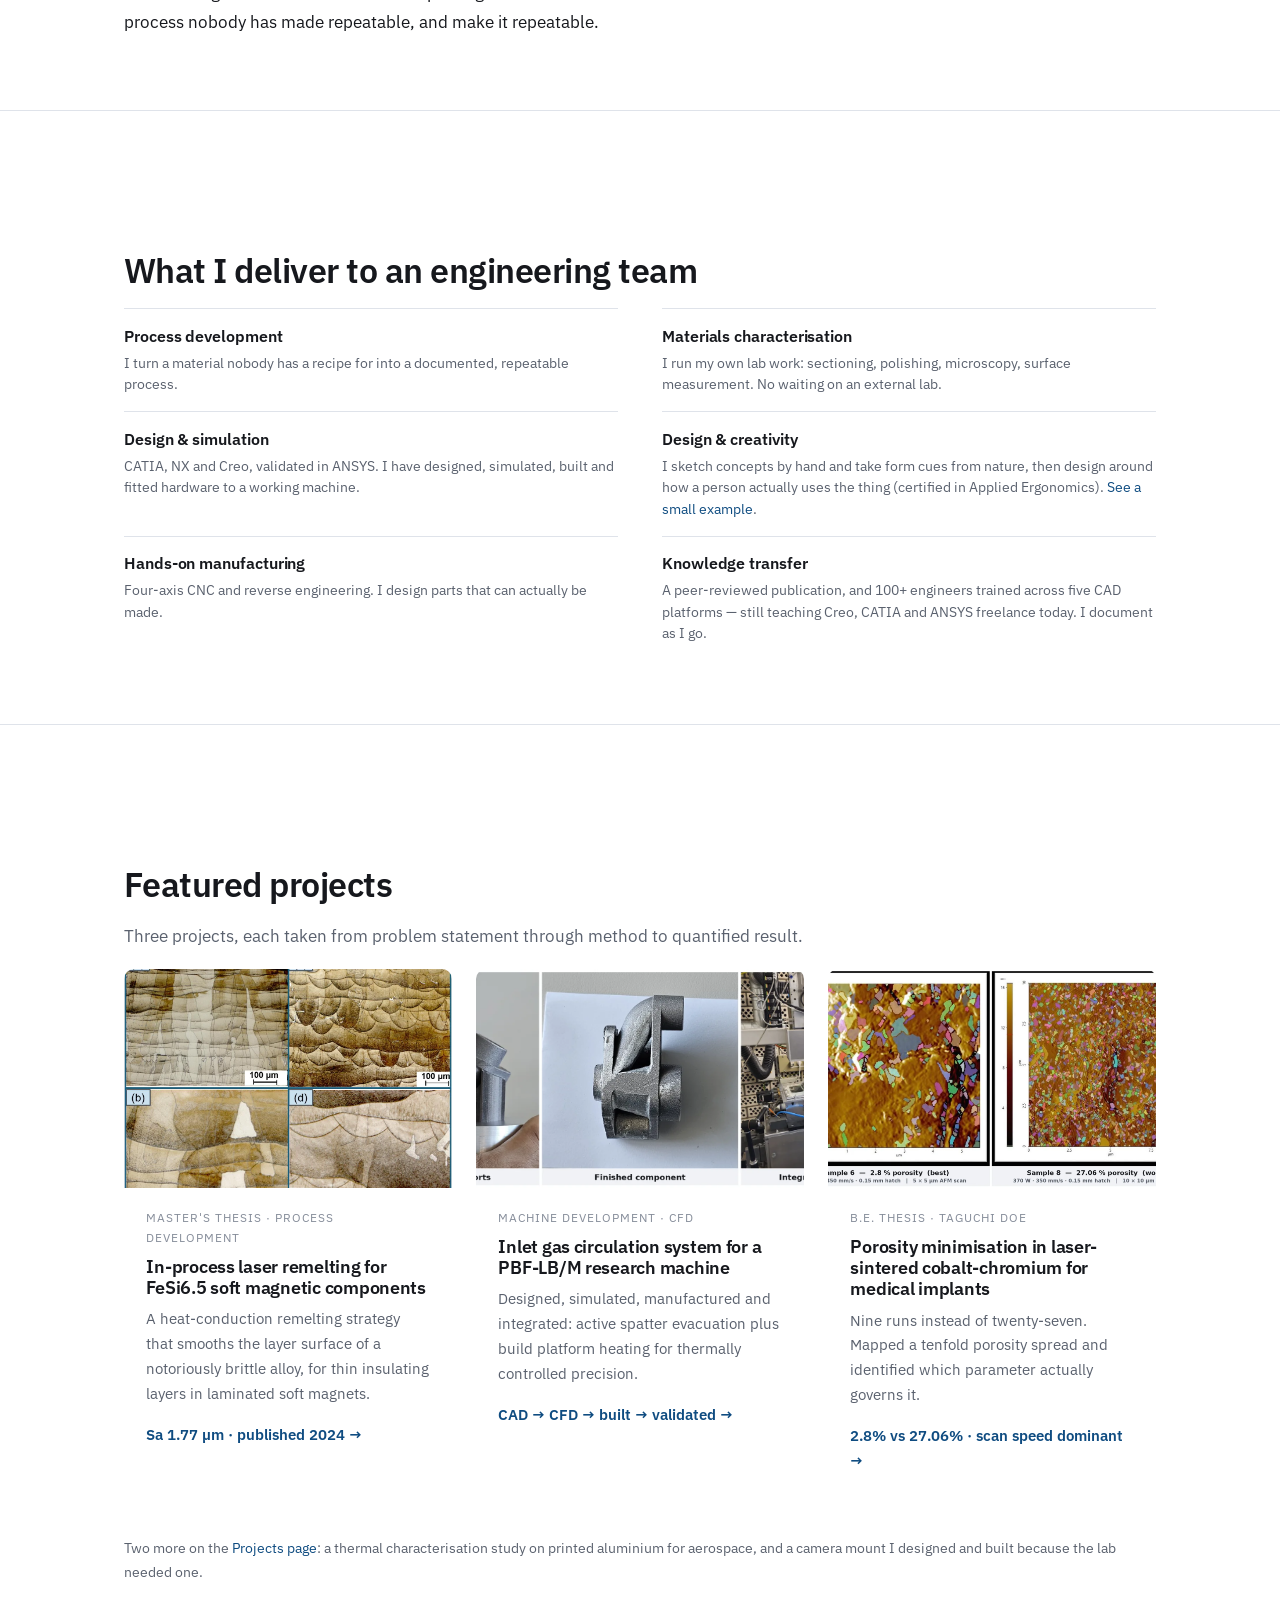
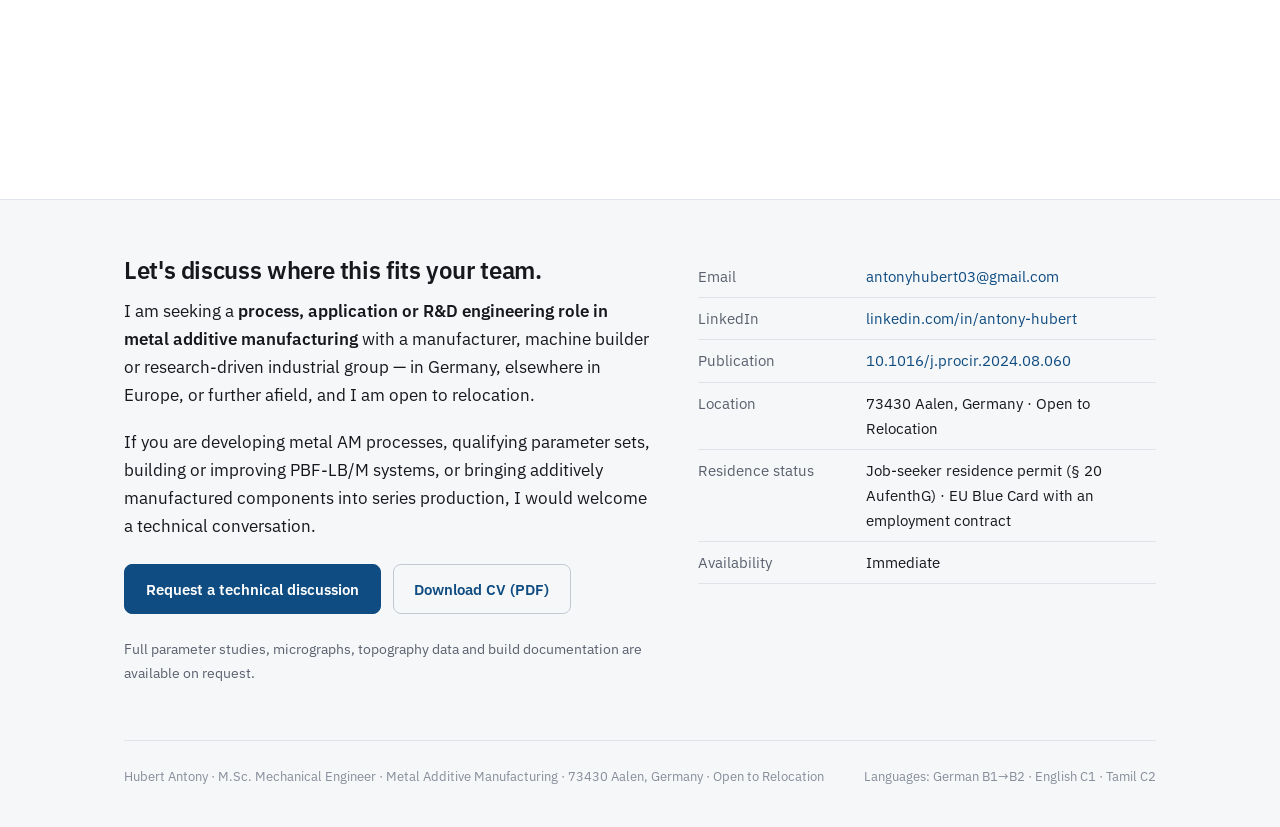
==== commit 45413326: "Add files via upload" ====
--- a/index.html
+++ b/index.html
@@ -8,7 +8,7 @@
 <link rel="canonical" href="https://ihubertt.github.io/antonyhubert.github.io/">
 <meta property="og:url" content="https://ihubertt.github.io/antonyhubert.github.io/">
 <meta property="og:title" content="Hubert Antony — Metal Additive Manufacturing Engineer">
-<meta property="og:description" content="PBF-LB/M process development for soft magnetic alloys. ~60% roughness reduction at 0.152% porosity. Published in Procedia CIRP (2024).">
+<meta property="og:description" content="PBF-LB/M process development for soft magnetic alloys. Layer roughness cut by 38.3% in one remelting pass, Sa 1.77 µm with cyclic remelting. Published in Procedia CIRP (2024).">
 <meta property="og:type" content="profile">
 <link rel="alternate" hreflang="de" href="https://ihubertt.github.io/antonyhubert.github.io/de/index.html">
 <link rel="alternate" hreflang="en" href="https://ihubertt.github.io/antonyhubert.github.io/index.html">
@@ -65,7 +65,6 @@
   "PTC Creo",
   "Design of Experiments",
   "Taguchi method",
-  "Minitab",
   "CNC machining"
  ],
  "knowsLanguage": [
@@ -145,8 +144,8 @@
 
   <section class="proof" aria-label="Headline results">
     <div class="wrap-wide">
-      <div class="proof-item"><span class="n">~60%</span><span class="l">smoother printed surface on FeSi6.5<br>Sa 4.55 → 1.8 µm</span></div>
-      <div class="proof-item"><span class="n">0.152%</span><span class="l">residual porosity — effectively<br>full density, held across the window</span></div>
+      <div class="proof-item"><span class="n">38.3%</span><span class="l">smoother FeSi6.5 top layer<br>in one remelting pass, Sa 4.55 → 2.81 µm</span></div>
+      <div class="proof-item"><span class="n">1.77 µm</span><span class="l">surface roughness Sa with<br>every-layer cyclic remelting</span></div>
       <div class="proof-item"><span class="n">2024</span><span class="l">peer-reviewed in <a href="https://doi.org/10.1016/j.procir.2024.08.060"><em>Procedia CIRP</em></a></span></div>
       <div class="proof-item"><span class="n">100+</span><span class="l">engineers trained across five<br>CAD and CAE platforms</span></div>
     </div>
@@ -158,7 +157,7 @@
       <div class="split">
       <div>
       <p class="lede">I started out sketching cars. An automotive styling bootcamp, a winning concept vehicle, then a mechanical engineering degree and two industry roles in Chennai, India: teaching CAD to more than a hundred engineers, and running CNC machines. The same question followed me through all of it. Can this actually be made?</p>
-      <p>That question led me to metal 3D printing. For my Master's in Germany I took on FeSi6.5, an alloy that would make electric motors measurably more efficient, except that it shatters under a rolling mill, so industry leaves it alone. I built a laser process that made printed parts around 60% smoother while keeping them fully dense, and found that repeating the laser pass at chosen intervals lets you set the metal's internal grain structure deliberately. The work was published in <em>Procedia CIRP</em>. Along the way I redesigned part of the machine itself.</p>
+      <p>That question led me to metal 3D printing. For my Master's in Germany I took on FeSi6.5, an alloy that would make electric motors measurably more efficient, except that it shatters under a rolling mill, so industry leaves it alone. I worked on a laser remelting process that made the printed top layer 38% smoother in a single pass and reached a surface roughness of Sa 1.77 µm when repeated during the build. The work was published in <em>Procedia CIRP</em>. Along the way I redesigned part of the machine itself.</p>
       <p>I am looking for a team where I can keep doing that: take a process nobody has made repeatable, and make it repeatable.</p>
       </div>
       <figure class="portrait">
@@ -178,7 +177,7 @@
         <div class="skill"><b>Design &amp; simulation</b><span>CATIA, NX and Creo, validated in ANSYS. I have designed, simulated, built and fitted hardware to a working machine.</span></div>
         <div class="skill"><b>Design &amp; creativity</b><span>I sketch concepts by hand and take form cues from nature, then design around how a person actually uses the thing (certified in Applied Ergonomics). <a href="projects.html#cammount">See a small example</a>.</span></div>
         <div class="skill"><b>Hands-on manufacturing</b><span>Four-axis CNC and reverse engineering. I design parts that can actually be made.</span></div>
-        <div class="skill"><b>Knowledge transfer</b><span>A peer-reviewed publication, and 100+ engineers trained across five CAD platforms. I document as I go.</span></div>
+        <div class="skill"><b>Knowledge transfer</b><span>A peer-reviewed publication, and 100+ engineers trained across five CAD platforms — still teaching Creo, CATIA and ANSYS freelance today. I document as I go.</span></div>
       </div>
     </section>
 
@@ -193,8 +192,8 @@
           <div class="card-body">
             <p class="kicker">Master's Thesis · Process development</p>
             <h3>In-process laser remelting for FeSi6.5 soft magnetic components</h3>
-            <p>A conduction-regime remelting strategy that smooths layer topography and converts columnar grains to equiaxed — without embrittling a notoriously brittle alloy.</p>
-            <p class="metric">~60% smoother · published 2024 →</p>
+            <p>A heat-conduction remelting strategy that smooths the layer surface of a notoriously brittle alloy, for thin insulating layers in laminated soft magnets.</p>
+            <p class="metric">Sa 1.77 µm · published 2024 →</p>
           </div>
         </a>
 
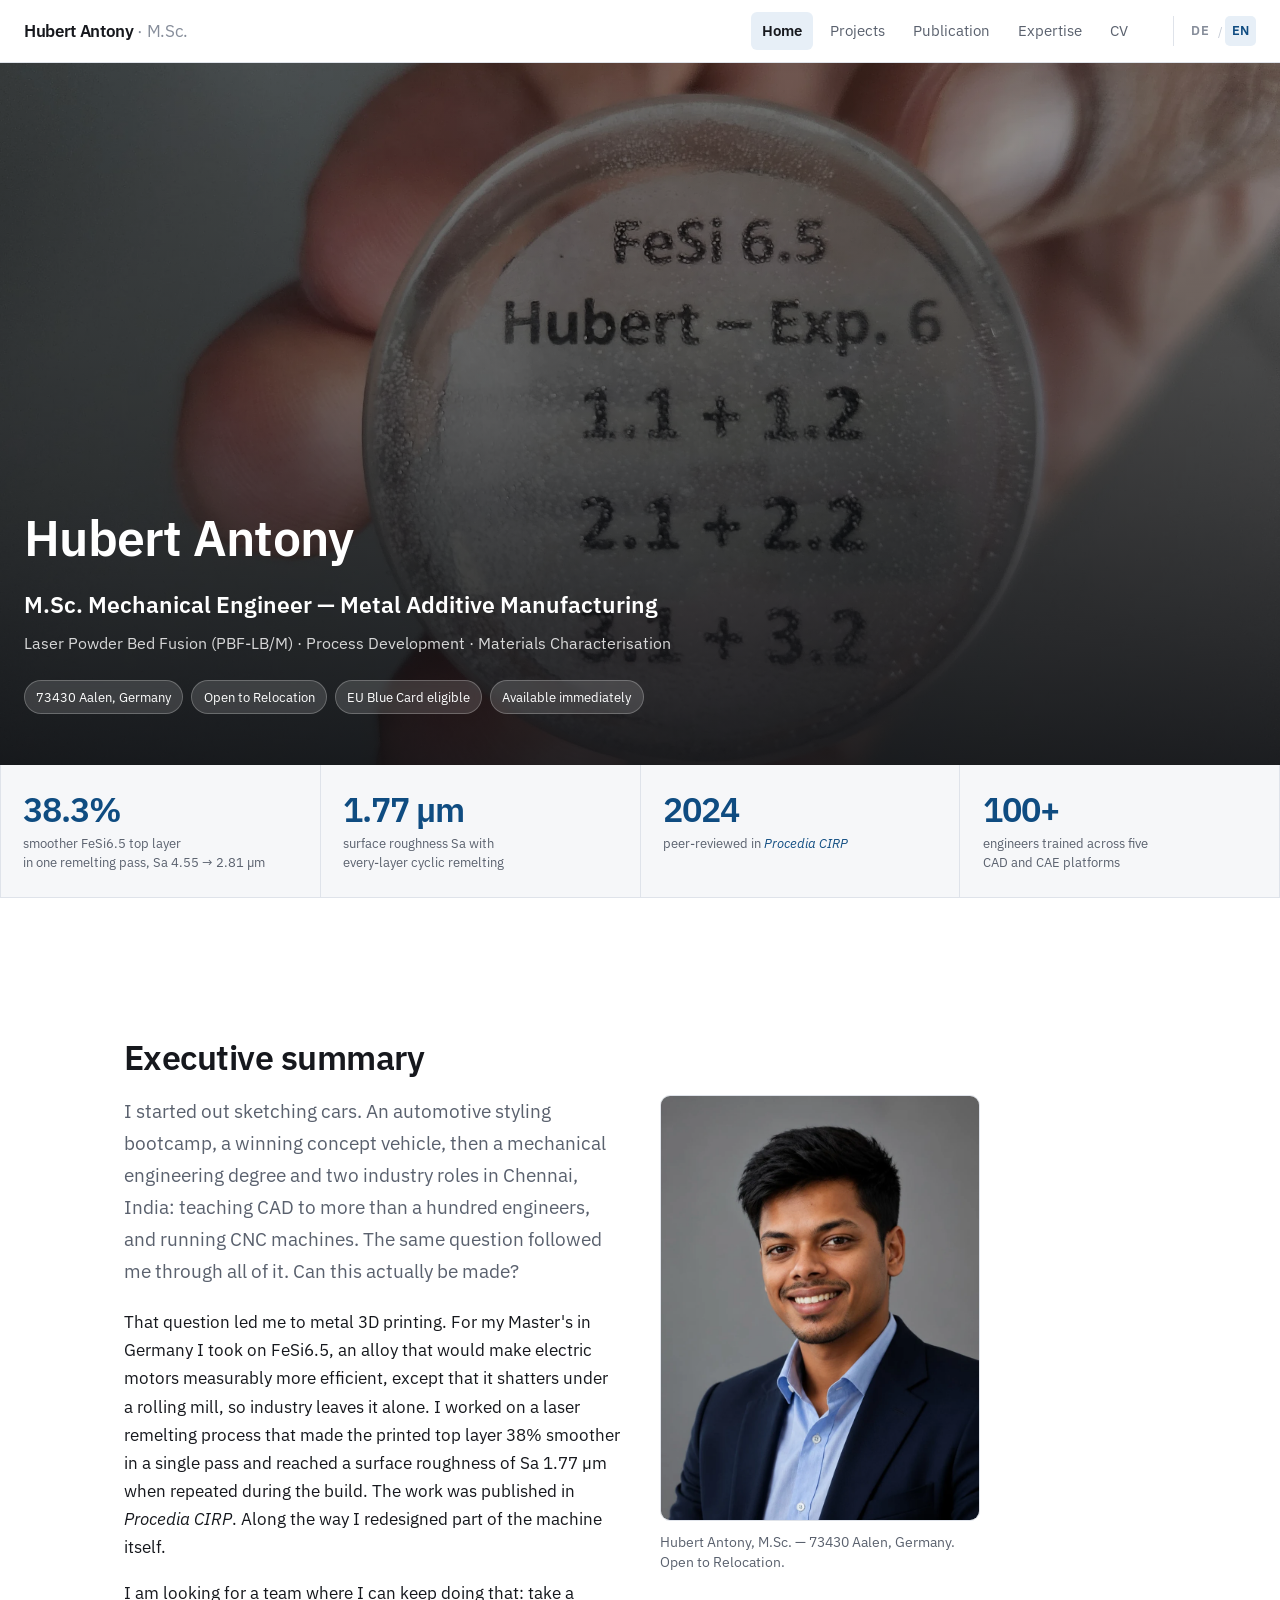
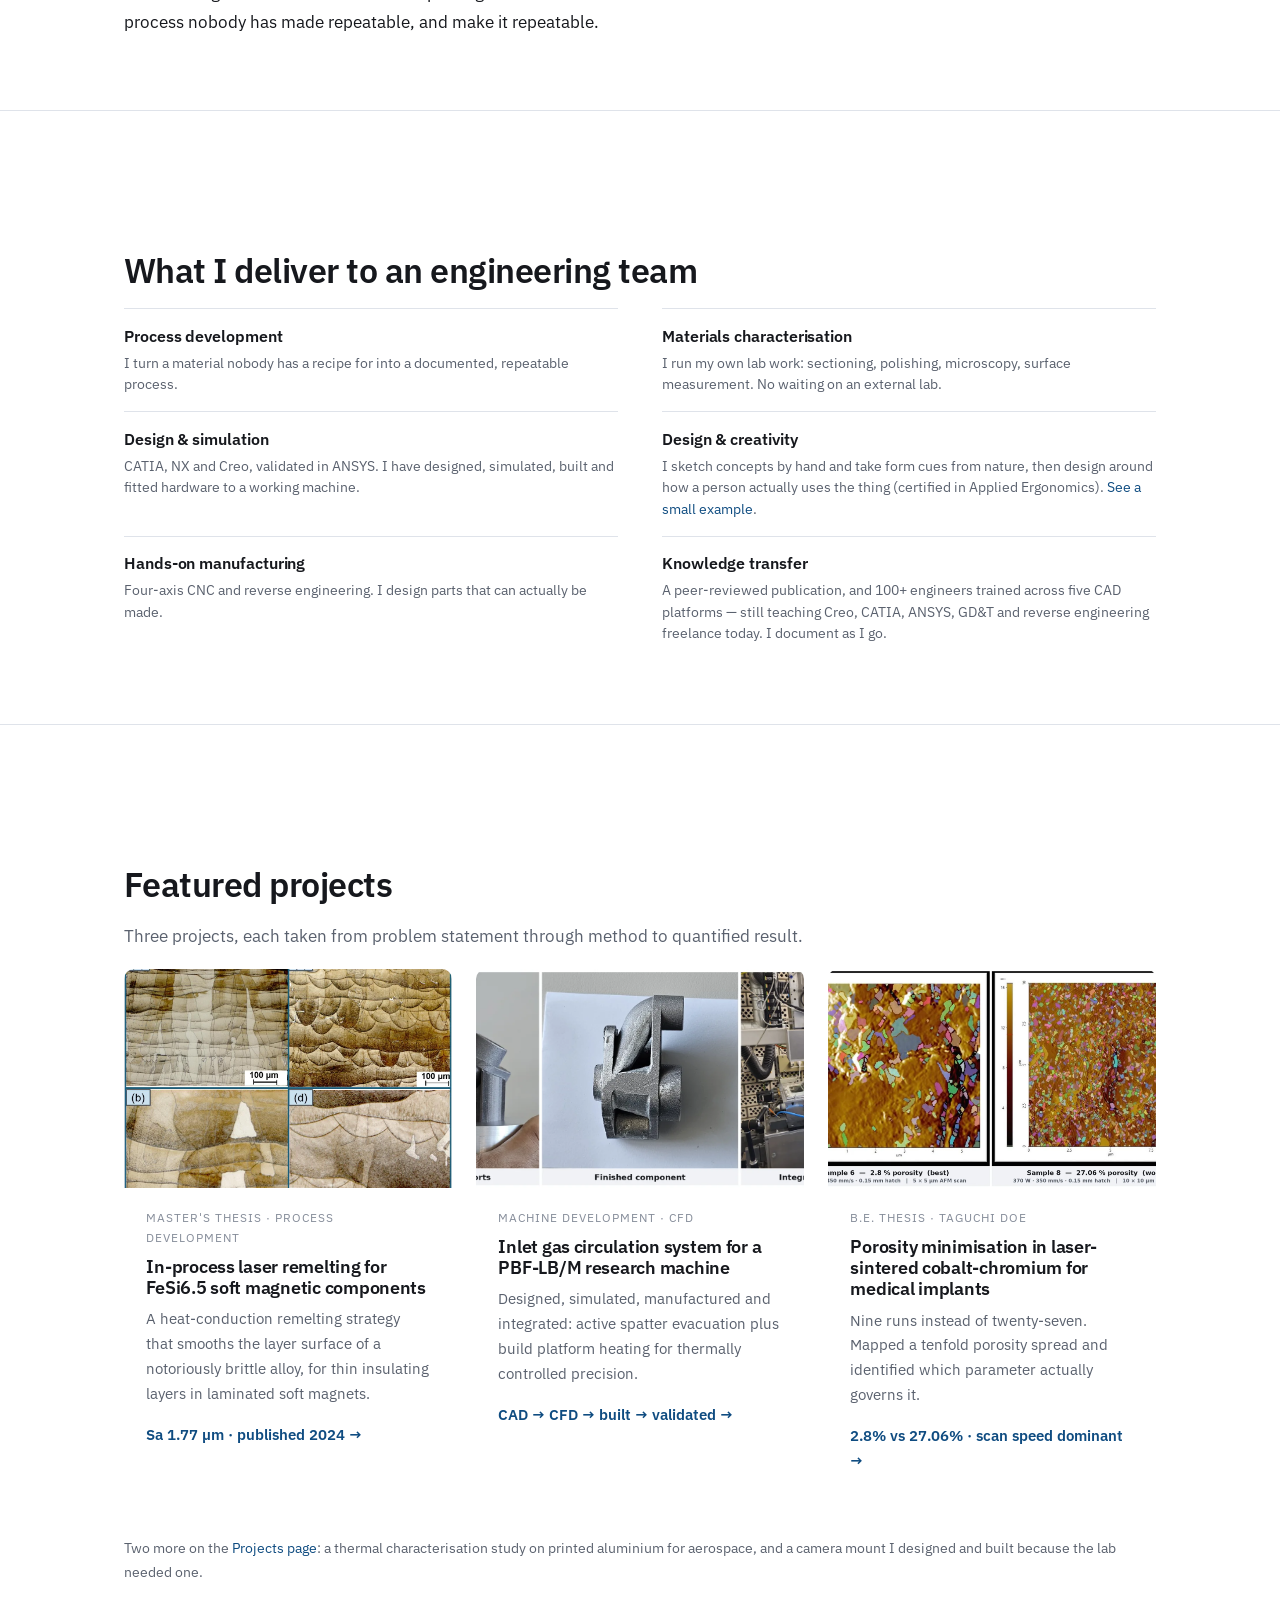
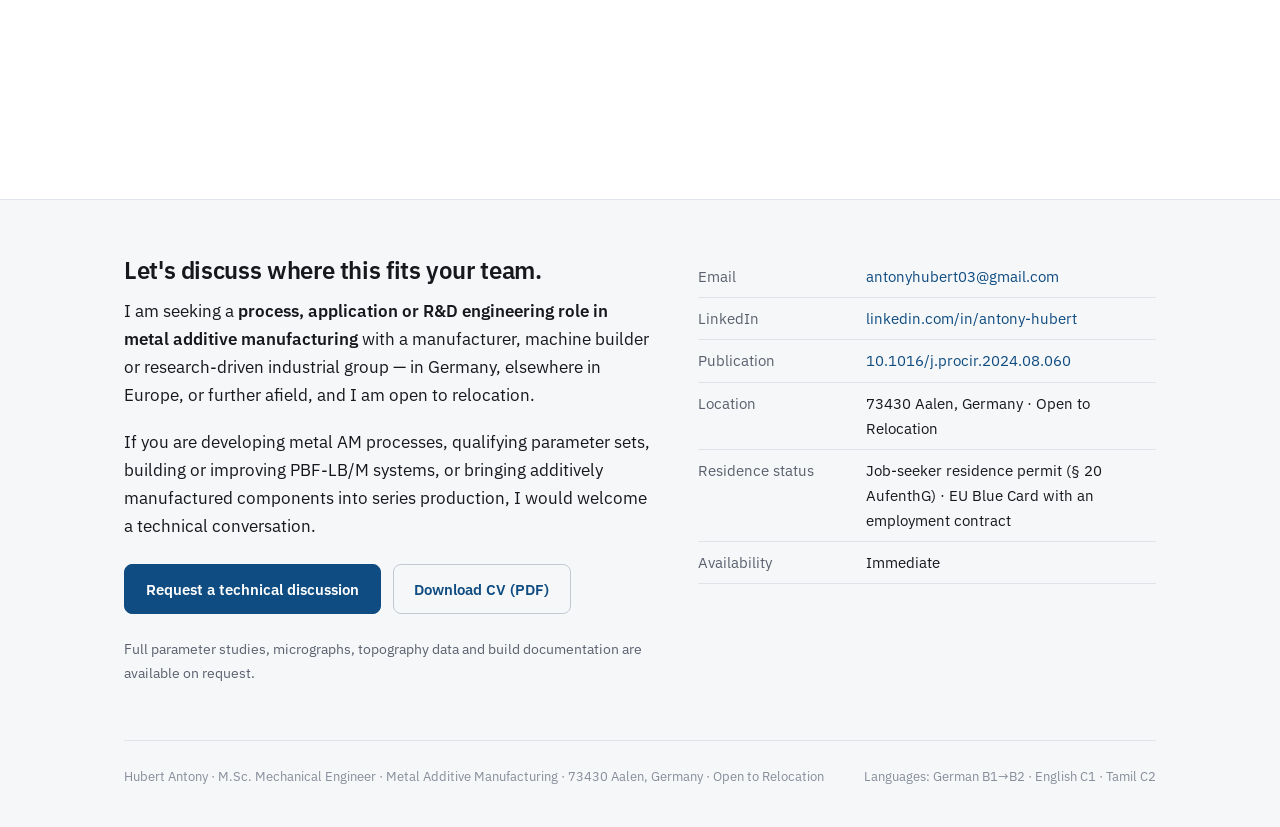
==== commit ed1c15b6: "Add files via upload" ====
--- a/index.html
+++ b/index.html
@@ -177,7 +177,7 @@
         <div class="skill"><b>Design &amp; simulation</b><span>CATIA, NX and Creo, validated in ANSYS. I have designed, simulated, built and fitted hardware to a working machine.</span></div>
         <div class="skill"><b>Design &amp; creativity</b><span>I sketch concepts by hand and take form cues from nature, then design around how a person actually uses the thing (certified in Applied Ergonomics). <a href="projects.html#cammount">See a small example</a>.</span></div>
         <div class="skill"><b>Hands-on manufacturing</b><span>Four-axis CNC and reverse engineering. I design parts that can actually be made.</span></div>
-        <div class="skill"><b>Knowledge transfer</b><span>A peer-reviewed publication, and 100+ engineers trained across five CAD platforms — still teaching Creo, CATIA and ANSYS freelance today. I document as I go.</span></div>
+        <div class="skill"><b>Knowledge transfer</b><span>A peer-reviewed publication, and 100+ engineers trained across five CAD platforms — still teaching Creo, CATIA, ANSYS, GD&amp;T and reverse engineering freelance today. I document as I go.</span></div>
       </div>
     </section>
 
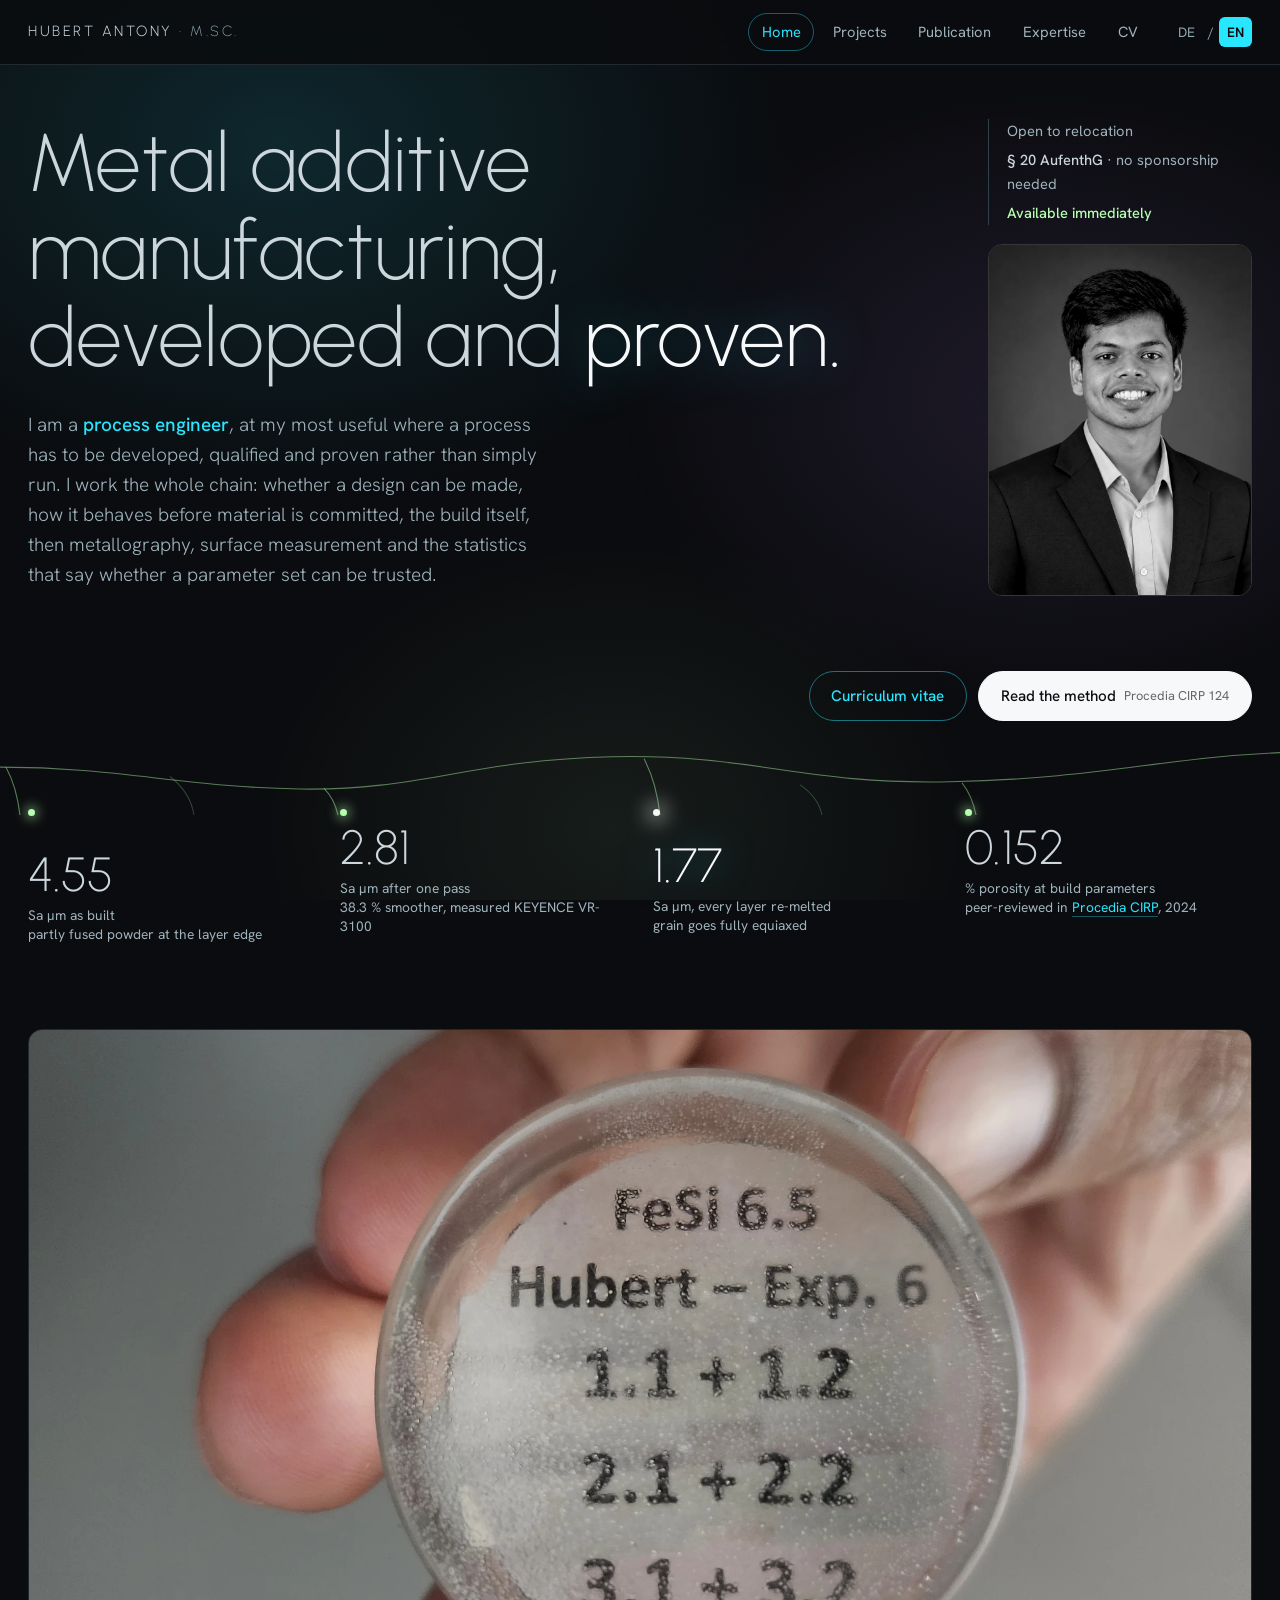
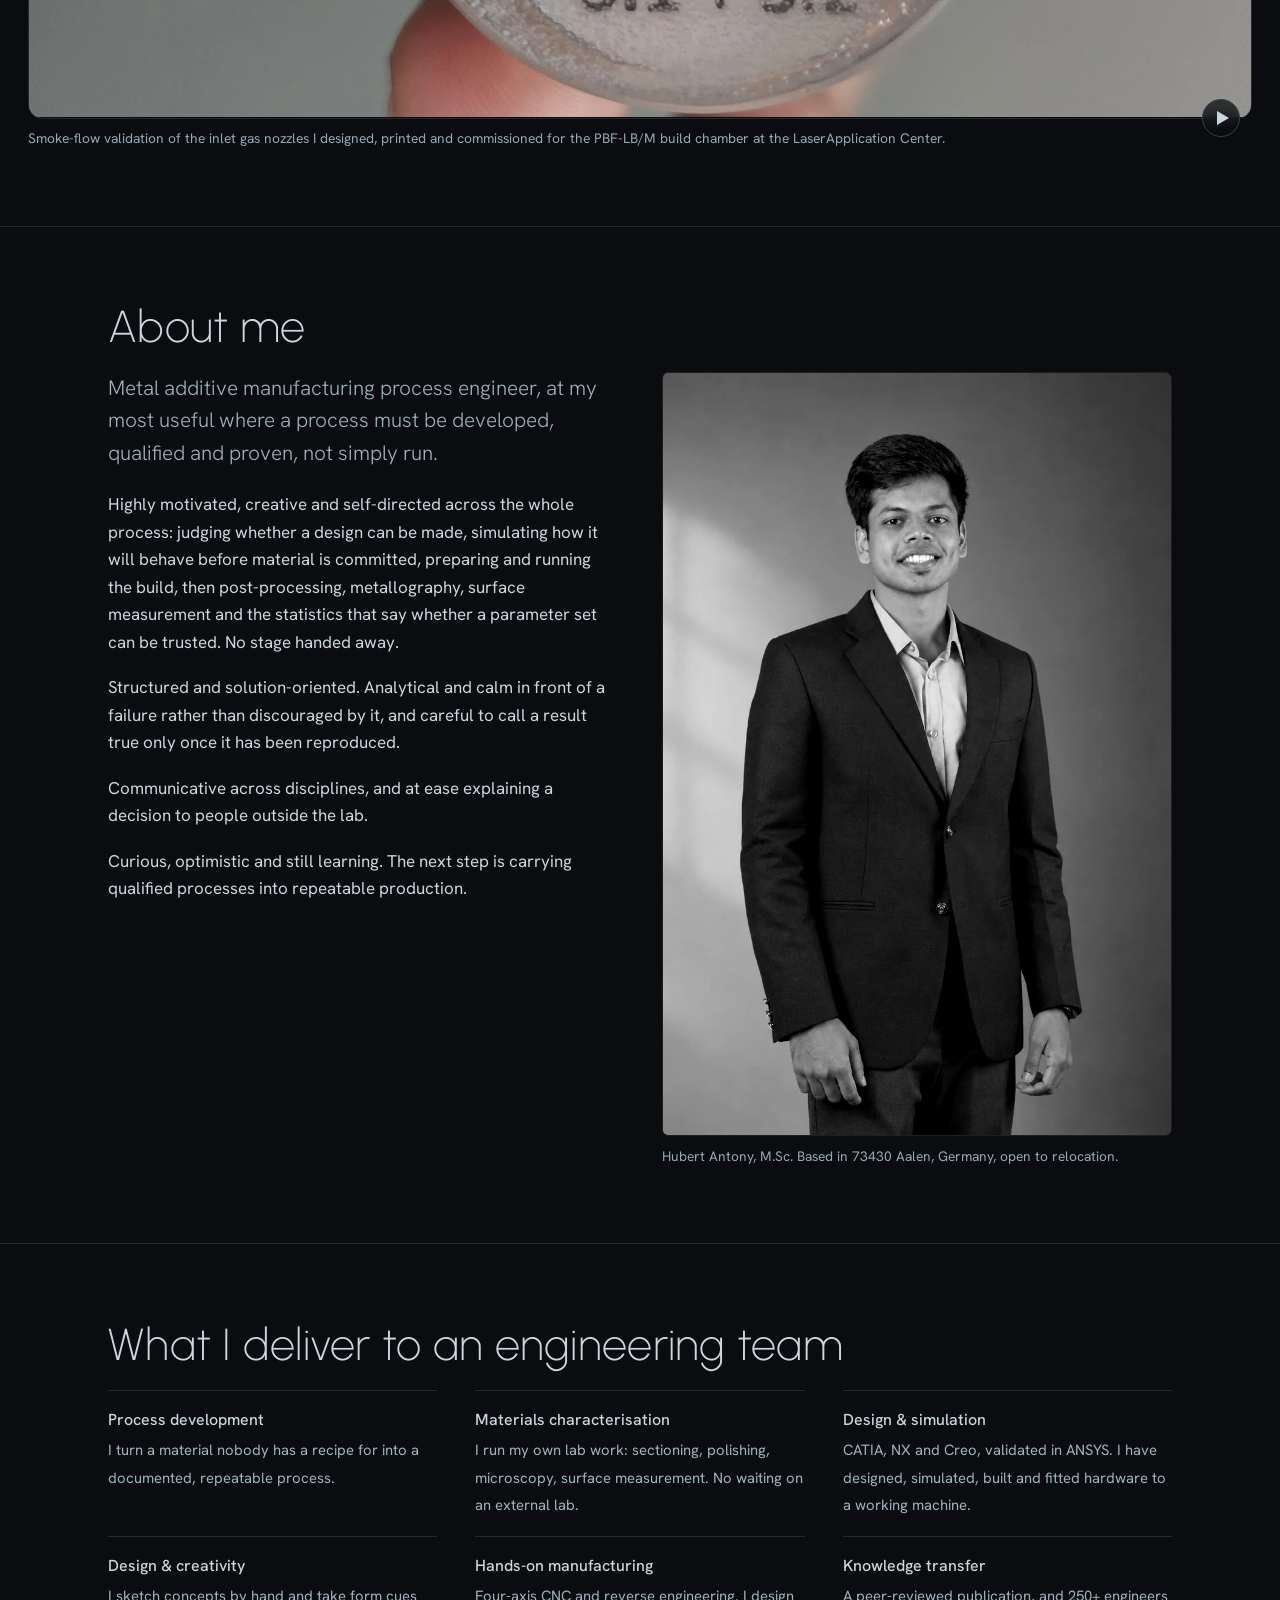
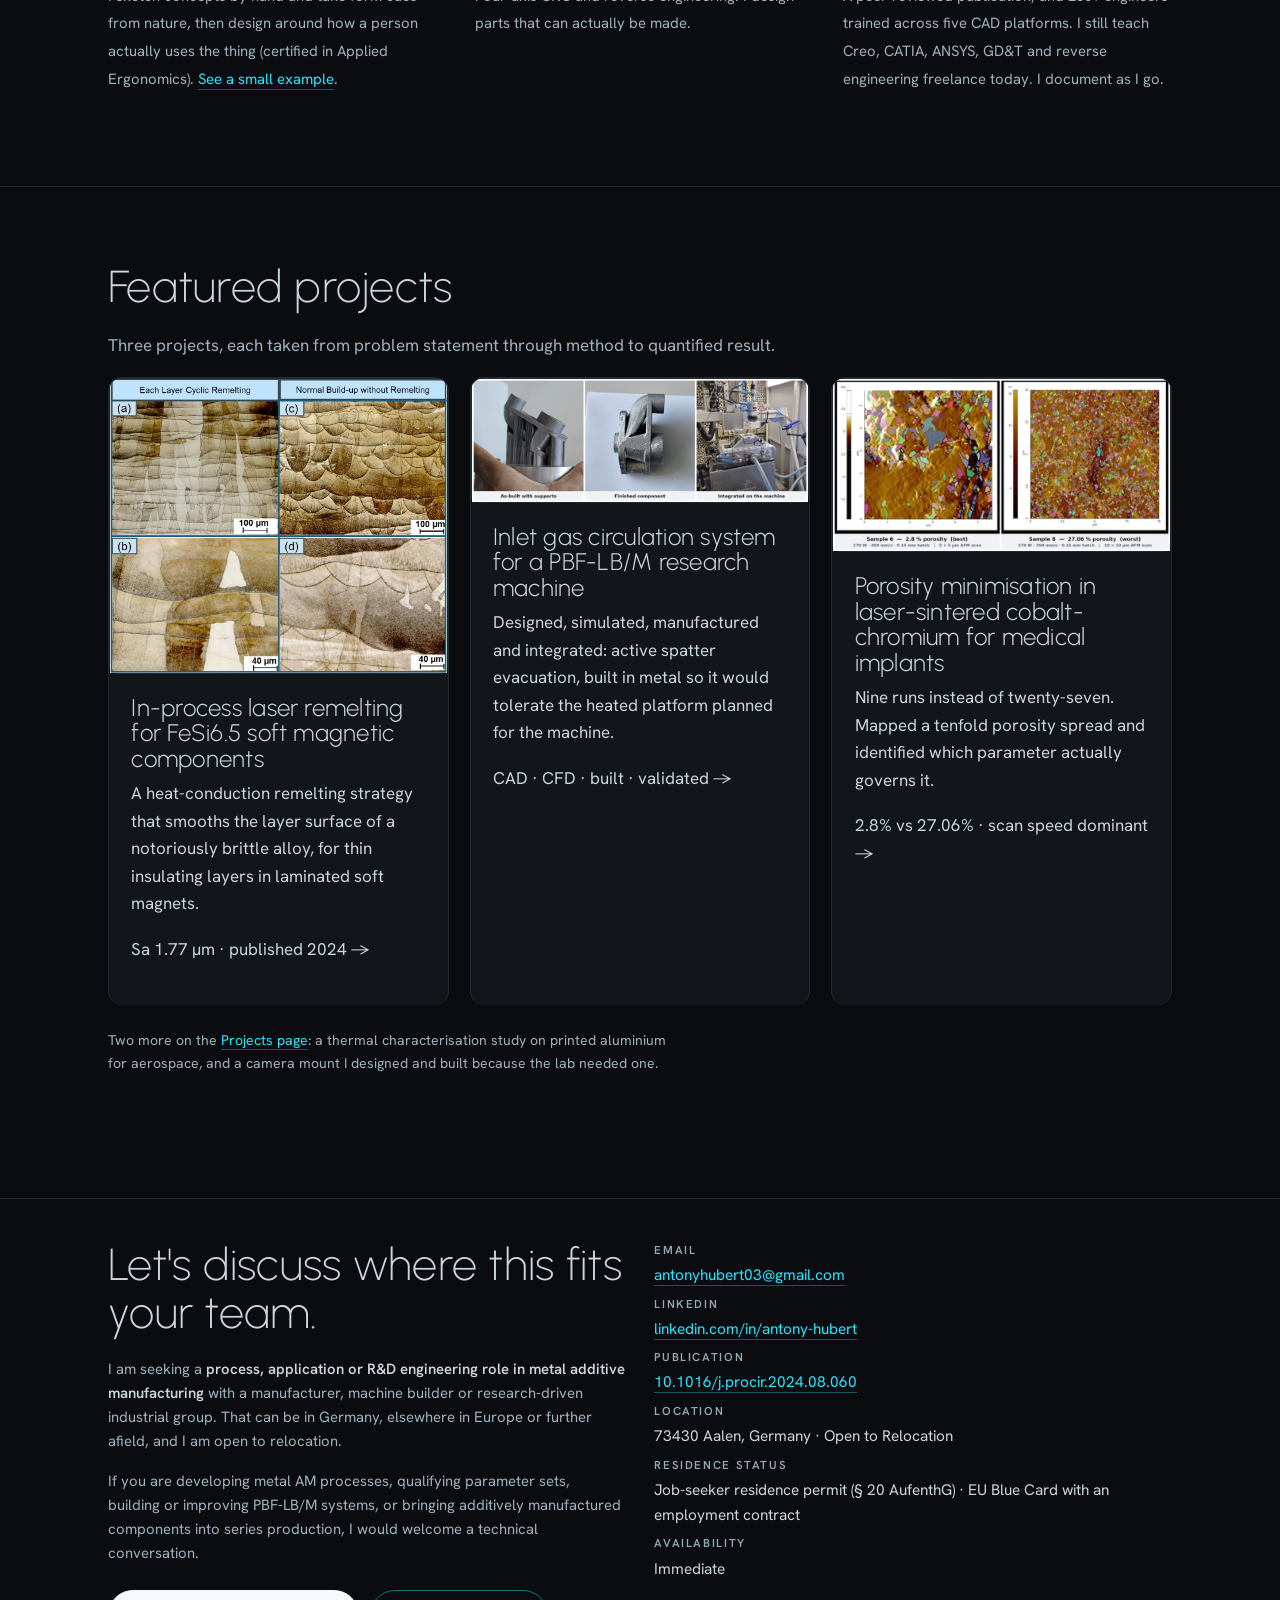
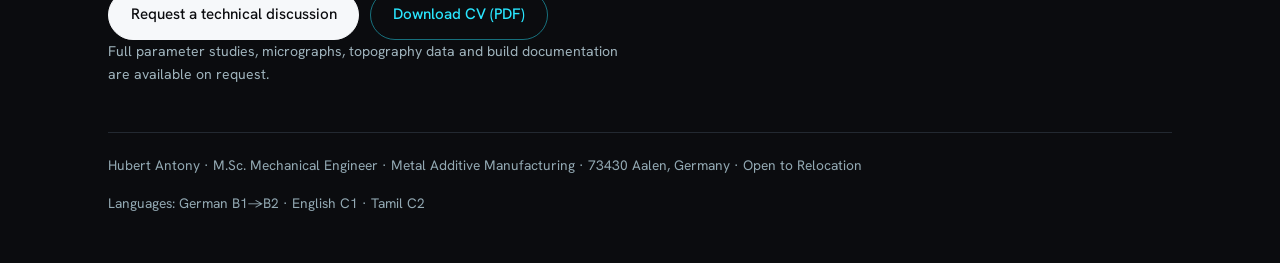
==== commit fefe4d6c: "Add files via upload" ====
--- a/index.html
+++ b/index.html
@@ -3,20 +3,30 @@
 <head>
 <meta charset="utf-8">
 <meta name="viewport" content="width=device-width, initial-scale=1">
-<title>Hubert Antony — M.Sc. Mechanical Engineer | Metal Additive Manufacturing</title>
+<title>Hubert Antony · M.Sc. Mechanical Engineer | Metal Additive Manufacturing</title>
 <meta name="description" content="M.Sc. mechanical engineer specialising in PBF-LB/M process development for soft magnetic alloys. Peer-reviewed in Procedia CIRP. 73430 Aalen, Germany.">
 <link rel="canonical" href="https://ihubertt.github.io/antonyhubert.github.io/">
+<link rel="icon" href="assets/icons/favicon.ico" sizes="any">
+<link rel="icon" type="image/png" sizes="32x32" href="assets/icons/favicon-32.png">
+<link rel="icon" type="image/png" sizes="192x192" href="assets/icons/icon-192.png">
+<link rel="apple-touch-icon" href="assets/icons/apple-touch-icon.png">
 <meta property="og:url" content="https://ihubertt.github.io/antonyhubert.github.io/">
-<meta property="og:title" content="Hubert Antony — Metal Additive Manufacturing Engineer">
+<meta property="og:title" content="Hubert Antony · Metal Additive Manufacturing Engineer">
 <meta property="og:description" content="PBF-LB/M process development for soft magnetic alloys. Layer roughness cut by 38.3% in one remelting pass, Sa 1.77 µm with cyclic remelting. Published in Procedia CIRP (2024).">
 <meta property="og:type" content="profile">
+<meta property="og:locale" content="en_GB">
+<meta property="og:image" content="https://ihubertt.github.io/antonyhubert.github.io/assets/img/og-card.jpg">
+<meta property="og:image:width" content="1200">
+<meta property="og:image:height" content="630">
+<meta property="og:image:alt" content="A mounted FeSi6.5 cross-section sample labelled Hubert, Exp. 6, held between finger and thumb">
+<meta name="twitter:card" content="summary_large_image">
 <link rel="alternate" hreflang="de" href="https://ihubertt.github.io/antonyhubert.github.io/de/index.html">
 <link rel="alternate" hreflang="en" href="https://ihubertt.github.io/antonyhubert.github.io/index.html">
 <link rel="preconnect" href="https://fonts.googleapis.com">
 <link rel="preconnect" href="https://fonts.gstatic.com" crossorigin>
-<link href="https://fonts.googleapis.com/css2?family=IBM+Plex+Sans:wght@400;600&display=swap" rel="stylesheet">
+<link href="https://fonts.googleapis.com/css2?family=Urbanist:wght@200;300;400&family=Hanken+Grotesk:wght@300;400;500;600&display=swap" rel="stylesheet">
 <script>document.documentElement.className+=" js";</script>
-<link rel="stylesheet" href="css/style.css">
+<link rel="stylesheet" href="css/style.css?v=17">
 <script type="application/ld+json">
 {
  "@context": "https://schema.org",
@@ -25,10 +35,10 @@
  "givenName": "Hubert",
  "familyName": "Antony",
  "honorificSuffix": "M.Sc.",
- "jobTitle": "Mechanical Engineer — Metal Additive Manufacturing",
+ "jobTitle": "Mechanical Engineer, Metal Additive Manufacturing",
  "description": "M.Sc. mechanical engineer specialising in Laser Powder Bed Fusion (PBF-LB/M) process development for soft magnetic and biomedical alloys.",
  "url": "https://ihubertt.github.io/antonyhubert.github.io/",
- "image": "https://ihubertt.github.io/antonyhubert.github.io/assets/img/portrait-v2.webp",
+ "image": "https://ihubertt.github.io/antonyhubert.github.io/assets/img/portrait-v3.webp",
  "email": "mailto:antonyhubert03@gmail.com",
  "address": {
   "@type": "PostalAddress",
@@ -39,7 +49,7 @@
  "alumniOf": [
   {
    "@type": "CollegeOrUniversity",
-   "name": "Hochschule Aalen — Aalen University of Applied Sciences",
+   "name": "Hochschule Aalen (Aalen University of Applied Sciences)",
    "sameAs": "https://www.hs-aalen.de/"
   },
   {
@@ -109,7 +119,7 @@
       <a href="cv.html">CV</a>
     </nav>
       <span class="lang">
-        <a href="de/index.html" hreflang="de" title="Diese Seite auf Deutsch">DE</a><span class="sep">/</span><a href="index.html" hreflang="en" aria-current="true">EN</a>
+        <a href="de/index.html" hreflang="de" title="Diese Seite auf Deutsch">DE</a><span class="lang-sep">/</span><a href="index.html" hreflang="en" aria-current="true">EN</a>
       </span>
   </div>
 </header>
@@ -117,52 +127,70 @@
 <main id="main">
 
   <section class="hero">
-    <div class="hero-media">
-      <picture>
-        <source media="(max-width: 700px)" srcset="assets/img/hero-mobile.webp">
-        <img fetchpriority="high" src="assets/img/hero.webp" alt="Metallographic specimen mount labelled FeSi 6.5, Hubert Exp. 6, with sample pairs 1.1+1.2, 2.1+2.2, 3.1+3.2" width="2400" height="1350">
-      </picture>
-      <video autoplay muted loop playsinline poster="assets/img/hero.webp"
-             aria-label="Smoke-flow validation of 3D-printed inlet gas nozzles for a PBF-LB/M build chamber">
-        <source src="assets/video/hero.mp4" type="video/mp4">
-      </video>
-    </div>
-    <div class="hero-inner">
-      <div class="wrap-wide">
-        <h1>Hubert Antony</h1>
-        <p class="role">M.Sc. Mechanical Engineer — Metal Additive Manufacturing</p>
-        <p class="sub">Laser Powder Bed Fusion (PBF-LB/M) · Process Development · Materials Characterisation</p>
-        <div class="meta">
-          <span class="badge">73430 Aalen, Germany</span>
-          <span class="badge">Open to Relocation</span>
-          <span class="badge">EU Blue Card eligible</span>
-          <span class="badge">Available immediately</span>
+    <div class="wrap-wide hero-inner">
+      <div class="hero-text">
+        <h1>Metal additive manufacturing,<br>developed and <em>proven.</em></h1>
+        <p class="pitch">I am a <strong>process engineer</strong>, at my most useful where a process has to be developed, qualified and proven rather than simply run. I work the whole chain: whether a design can be made, how it behaves before material is committed, the build itself, then metallography, surface measurement and the statistics that say whether a parameter set can be trusted.</p>
+      </div>
+      <div class="hero-side">
+        <ul class="status">
+          <li>Open to relocation</li>
+          <li><strong>&sect; 20 AufenthG</strong> &middot; no sponsorship needed</li>
+          <li class="lit">Available immediately</li>
+        </ul>
+        <div class="hero-media">
+          <img fetchpriority="high" src="assets/img/portrait-v3.webp" alt="Portrait photograph of Hubert Antony" width="840" height="1120">
         </div>
       </div>
-    </div>
-  </section>
-
-  <section class="proof" aria-label="Headline results">
+        <div class="btn-row">
+          <a class="btn" href="research.html">Read the method <span class="btn-sub">Procedia CIRP 124</span></a>
+          <a class="btn ghost" href="cv.html">Curriculum vitae</a>
+        </div>
+    </div>
+  </section>
+
+  <section class="proof wrap-wide" aria-label="Headline results">
+      <svg class="filament" viewBox="0 0 1280 150" preserveAspectRatio="none" aria-hidden="true" focusable="false">
+        <path d="M0 58 C 120 58 180 96 300 100 S 470 44 612 38 S 800 92 950 86 S 1160 40 1280 30"/>
+        <path d="M6 58 C 14 86 18 118 20 150"/>
+        <path d="M324 99 C 332 114 336 134 338 150"/>
+        <path d="M644 42 C 654 78 658 116 660 150"/>
+        <path d="M962 88 C 970 108 974 130 976 150"/>
+        <path class="twig" d="M170 76 C 186 100 192 126 194 150"/>
+        <path class="twig" d="M800 92 C 814 110 820 132 822 150"/>
+      </svg>
+      <div class="proof-item"><span class="n">4.55</span><span class="l">Sa&nbsp;µm as built<br>partly fused powder at the layer edge</span></div>
+      <div class="proof-item"><span class="n">2.81</span><span class="l">Sa&nbsp;µm after one pass<br>38.3&nbsp;% smoother, measured KEYENCE VR-3100</span></div>
+      <div class="proof-item bloom"><span class="n">1.77</span><span class="l">Sa&nbsp;µm, every layer re-melted<br>grain goes fully equiaxed</span></div>
+      <div class="proof-item"><span class="n">0.152</span><span class="l">% porosity at build parameters<br>peer-reviewed in <a href="https://doi.org/10.1016/j.procir.2024.08.060"><em>Procedia CIRP</em></a>, 2024</span></div>
+    </section>
+
+  <section class="section reveal">
     <div class="wrap-wide">
-      <div class="proof-item"><span class="n">38.3%</span><span class="l">smoother FeSi6.5 top layer<br>in one remelting pass, Sa 4.55 → 2.81 µm</span></div>
-      <div class="proof-item"><span class="n">1.77 µm</span><span class="l">surface roughness Sa with<br>every-layer cyclic remelting</span></div>
-      <div class="proof-item"><span class="n">2024</span><span class="l">peer-reviewed in <a href="https://doi.org/10.1016/j.procir.2024.08.060"><em>Procedia CIRP</em></a></span></div>
-      <div class="proof-item"><span class="n">100+</span><span class="l">engineers trained across five<br>CAD and CAE platforms</span></div>
+      <figure class="bleed">
+        <video autoplay muted loop playsinline poster="assets/img/hero.webp"
+               aria-label="Smoke-flow validation of 3D-printed inlet gas nozzles for a PBF-LB/M build chamber">
+          <source src="assets/video/hero.mp4?v=17" type="video/mp4">
+        </video>
+        <figcaption>Smoke-flow validation of the inlet gas nozzles I designed, printed and commissioned for the PBF-LB/M build chamber at the LaserApplication Center.</figcaption>
+      </figure>
     </div>
   </section>
 
 <section class="section reveal">
     <div class="wrap">
-      <h2>Executive summary</h2>
+      <h2>About me</h2>
       <div class="split">
       <div>
-      <p class="lede">I started out sketching cars. An automotive styling bootcamp, a winning concept vehicle, then a mechanical engineering degree and two industry roles in Chennai, India: teaching CAD to more than a hundred engineers, and running CNC machines. The same question followed me through all of it. Can this actually be made?</p>
-      <p>That question led me to metal 3D printing. For my Master's in Germany I took on FeSi6.5, an alloy that would make electric motors measurably more efficient, except that it shatters under a rolling mill, so industry leaves it alone. I worked on a laser remelting process that made the printed top layer 38% smoother in a single pass and reached a surface roughness of Sa 1.77 µm when repeated during the build. The work was published in <em>Procedia CIRP</em>. Along the way I redesigned part of the machine itself.</p>
-      <p>I am looking for a team where I can keep doing that: take a process nobody has made repeatable, and make it repeatable.</p>
+      <p class="lede">Metal additive manufacturing process engineer, at my most useful where a process must be developed, qualified and proven, not simply run.</p>
+      <p>Highly motivated, creative and self-directed across the whole process: judging whether a design can be made, simulating how it will behave before material is committed, preparing and running the build, then post-processing, metallography, surface measurement and the statistics that say whether a parameter set can be trusted. No stage handed away.</p>
+      <p>Structured and solution-oriented. Analytical and calm in front of a failure rather than discouraged by it, and careful to call a result true only once it has been reproduced.</p>
+      <p>Communicative across disciplines, and at ease explaining a decision to people outside the lab.</p>
+      <p>Curious, optimistic and still learning. The next step is carrying qualified processes into repeatable production.</p>
       </div>
       <figure class="portrait">
-        <img loading="lazy" decoding="async" src="assets/img/portrait-v2.webp" alt="Portrait photograph of Hubert Antony" width="840" height="1120">
-        <figcaption>Hubert Antony, M.Sc. — 73430 Aalen, Germany. Open to Relocation.</figcaption>
+        <img loading="lazy" decoding="async" src="assets/img/portrait-full.webp" alt="Full-length portrait photograph of Hubert Antony" width="840" height="1260">
+        <figcaption>Hubert Antony, M.Sc. Based in 73430 Aalen, Germany, open to relocation.</figcaption>
       </figure>
       </div>
     </div>
@@ -177,8 +205,9 @@
         <div class="skill"><b>Design &amp; simulation</b><span>CATIA, NX and Creo, validated in ANSYS. I have designed, simulated, built and fitted hardware to a working machine.</span></div>
         <div class="skill"><b>Design &amp; creativity</b><span>I sketch concepts by hand and take form cues from nature, then design around how a person actually uses the thing (certified in Applied Ergonomics). <a href="projects.html#cammount">See a small example</a>.</span></div>
         <div class="skill"><b>Hands-on manufacturing</b><span>Four-axis CNC and reverse engineering. I design parts that can actually be made.</span></div>
-        <div class="skill"><b>Knowledge transfer</b><span>A peer-reviewed publication, and 100+ engineers trained across five CAD platforms — still teaching Creo, CATIA, ANSYS, GD&amp;T and reverse engineering freelance today. I document as I go.</span></div>
-      </div>
+        <div class="skill"><b>Knowledge transfer</b><span>A peer-reviewed publication, and 250+ engineers trained across five CAD platforms. I still teach Creo, CATIA, ANSYS, GD&amp;T and reverse engineering freelance today. I document as I go.</span></div>
+      </div>
+    </div>
     </section>
 
   <section class="section reveal">
@@ -190,7 +219,6 @@
         <a class="card card-link reveal" href="projects.html#fesi">
           <div class="thumb"><img loading="lazy" decoding="async" src="assets/img/fig-03.webp" alt="Etched cross-sections comparing every-layer cyclic remelting with normal build-up" width="1130" height="985"></div>
           <div class="card-body">
-            <p class="kicker">Master's Thesis · Process development</p>
             <h3>In-process laser remelting for FeSi6.5 soft magnetic components</h3>
             <p>A heat-conduction remelting strategy that smooths the layer surface of a notoriously brittle alloy, for thin insulating layers in laminated soft magnets.</p>
             <p class="metric">Sa 1.77 µm · published 2024 →</p>
@@ -200,17 +228,15 @@
         <a class="card card-link reveal d1" href="projects.html#gasflow">
           <div class="thumb"><img loading="lazy" decoding="async" src="assets/img/fig-08.webp" alt="Inlet gas nozzle component as-built with supports, finished, and integrated on the machine" width="1700" height="619"></div>
           <div class="card-body">
-            <p class="kicker">Machine development · CFD</p>
             <h3>Inlet gas circulation system for a PBF-LB/M research machine</h3>
-            <p>Designed, simulated, manufactured and integrated: active spatter evacuation plus build platform heating for thermally controlled precision.</p>
-            <p class="metric">CAD → CFD → built → validated →</p>
+            <p>Designed, simulated, manufactured and integrated: active spatter evacuation, built in metal so it would tolerate the heated platform planned for the machine.</p>
+            <p class="metric">CAD · CFD · built · validated →</p>
           </div>
         </a>
 
         <a class="card card-link reveal d2" href="projects.html#cocr">
           <div class="thumb"><img loading="lazy" decoding="async" src="assets/img/fig-05.webp" alt="AFM pore distribution maps of Co-Cr at the best and worst parameter sets of the L9 array" width="1700" height="868"></div>
           <div class="card-body">
-            <p class="kicker">B.E. thesis · Taguchi DoE</p>
             <h3>Porosity minimisation in laser-sintered cobalt-chromium for medical implants</h3>
             <p>Nine runs instead of twenty-seven. Mapped a tenfold porosity spread and identified which parameter actually governs it.</p>
             <p class="metric">2.8% vs 27.06% · scan speed dominant →</p>
@@ -229,11 +255,11 @@
     <div class="foot-grid">
       <div>
         <h2>Let's discuss where this fits your team.</h2>
-        <p>I am seeking a <strong>process, application or R&amp;D engineering role in metal additive manufacturing</strong> with a manufacturer, machine builder or research-driven industrial group — in Germany, elsewhere in Europe, or further afield, and I am open to relocation.</p>
+        <p>I am seeking a <strong>process, application or R&amp;D engineering role in metal additive manufacturing</strong> with a manufacturer, machine builder or research-driven industrial group. That can be in Germany, elsewhere in Europe or further afield, and I am open to relocation.</p>
         <p>If you are developing metal AM processes, qualifying parameter sets, building or improving PBF-LB/M systems, or bringing additively manufactured components into series production, I would welcome a technical conversation.</p>
         <div class="btn-row">
           <a class="btn" href="mailto:antonyhubert03@gmail.com">Request a technical discussion</a>
-          <a class="btn ghost" href="assets/Hubert_Antony_CV_2026.pdf">Download CV (PDF)</a>
+          <a class="btn ghost" href="assets/Hubert_Antony_CV_2026.pdf?v=17">Download CV (PDF)</a>
         </div>
         <p class="small muted">Full parameter studies, micrographs, topography data and build documentation are available on request.</p>
       </div>
@@ -255,6 +281,6 @@
   </div>
 </footer>
 
-<script src="js/site.js"></script>
+<script src="js/site.js?v=17"></script>
 </body>
 </html>
--- a/css/style.css
+++ b/css/style.css
@@ -1,560 +1,565 @@
-/* ==========================================================================
-   Antony Hubert — Engineering Portfolio
-   One stylesheet, all five pages. No framework, no build step.
-   ========================================================================== */
+/* ============================================================
+   Hubert Antony — luminescent understory
+   A dark ground that lights only where energy went.
+   ============================================================ */
 
 :root {
-  --bg:            #ffffff;
-  --bg-alt:        #f6f7f9;
-  --bg-sunken:     #eef0f4;
-  --text:          #16181d;
-  --text-muted:    #5a616e;
-  --text-faint:    #868d9a;
-  --accent:        #0f4c81;
-  --accent-soft:   #e7eff7;
-  --border:        #dfe3ea;
-  --border-strong: #c3c9d4;
-  --shadow:        0 1px 2px rgba(16,24,40,.05), 0 8px 24px -12px rgba(16,24,40,.16);
-  --radius:        10px;
-  --maxw:          1080px;
-  --maxw-wide:     1320px;
-}
-
-@media (prefers-color-scheme: dark) {
-  :root {
-    --bg:            #101216;
-    --bg-alt:        #171a20;
-    --bg-sunken:     #1d2128;
-    --text:          #e8eaee;
-    --text-muted:    #a2aab8;
-    --text-faint:    #7b8494;
-    --accent:        #7fb3e8;
-    --accent-soft:   #17293c;
-    --border:        #282d36;
-    --border-strong: #3a414d;
-    --shadow:        0 1px 2px rgba(0,0,0,.4), 0 8px 24px -12px rgba(0,0,0,.6);
-  }
-}
+  /* ground and surfaces */
+  --loam:        #0B0C0F;
+  --veil:        #1A1D23;
+  --mire:        #0E2A2E;
+  /* light */
+  --cyan:        #29E6FF;
+  --lilac:       #B98CFF;
+  --root:        #B6FFB0;
+  --bloom:       #F6F8FA;
+  /* text, tinted from the ground's hue — never grey */
+  --text:        #CBD6DD;
+  --text-mid:    #9FB3BC;
+  --text-dim:    #93A9B3;
+  --line:        #232931;
+  --line-lit:    #31414A;
+
+  --radius:      14px;
+  --maxw:        1120px;
+  --maxw-wide:   1340px;
+  --ease:        cubic-bezier(.22,.61,.36,1);
+}
+
+/* The world is an understory at nightfall: there is no light rendition of it.
+   A visitor who prefers light still gets AA contrast — every text colour below
+   is measured against the loam, not softened toward it. */
 
 *, *::before, *::after { box-sizing: border-box; }
 
-html { -webkit-text-size-adjust: 100%; scroll-behavior: smooth; }
-
+html { scrollbar-color: var(--line-lit) var(--loam); }
 body {
   margin: 0;
-  background: var(--bg);
+  background: var(--loam);
   color: var(--text);
-  font-family: "IBM Plex Sans", -apple-system, BlinkMacSystemFont, "Segoe UI", Roboto, Helvetica, Arial, sans-serif;
+  font-family: "Hanken Grotesk", system-ui, -apple-system, Segoe UI, Roboto, sans-serif;
+  font-weight: 400;
   font-size: 17px;
-  font-weight: 400;
-  line-height: 1.65;
+  line-height: 1.62;
   -webkit-font-smoothing: antialiased;
-  overflow-x: hidden;
-}
-
-@media (max-width: 640px) { body { font-size: 16px; } }
-
-/* ---------- Typography ---------- */
-
-h1, h2, h3, h4 { font-weight: 600; line-height: 1.2; margin: 0 0 .5em; letter-spacing: -.015em; }
-h1 { font-size: clamp(2rem, 5vw, 3.1rem); }
-h2 { font-size: clamp(1.5rem, 3.2vw, 2.1rem); margin-top: 2.5em; }
-h3 { font-size: clamp(1.15rem, 2.2vw, 1.4rem); margin-top: 2em; }
-h4 { font-size: 1.02rem; margin-top: 1.6em; color: var(--text-muted); text-transform: uppercase; letter-spacing: .07em; font-size: .82rem; }
-p  { margin: 0 0 1.1em; }
-strong { font-weight: 600; }
-
-a { color: var(--accent); text-decoration: none; border-bottom: 1px solid transparent; transition: border-color .15s; }
-a:hover { border-bottom-color: currentColor; }
-a:focus-visible, button:focus-visible { outline: 2px solid var(--accent); outline-offset: 3px; border-radius: 3px; }
-
-.lede { font-size: 1.14em; color: var(--text-muted); }
-.muted { color: var(--text-muted); }
+  text-rendering: optimizeLegibility;
+}
+
+/* The light fields: the ground is lit where energy was placed. */
+body::before {
+  content: ""; position: fixed; inset: 0; z-index: -1; pointer-events: none;
+  background:
+    radial-gradient(760px 540px at 22% 16%, color-mix(in oklab, var(--cyan) 13%, transparent), transparent 68%),
+    radial-gradient(620px 460px at 82% 44%, color-mix(in oklab, var(--lilac) 11%, transparent), transparent 70%),
+    radial-gradient(520px 420px at 48% 92%, color-mix(in oklab, var(--root)  7%, transparent), transparent 72%);
+}
+
+/* ---- browser surfaces: the parts not drawn still carry the design ---- */
+::selection { background: color-mix(in oklab, var(--cyan) 32%, transparent); color: var(--bloom); }
+::-webkit-scrollbar { width: 11px; height: 11px; }
+::-webkit-scrollbar-track { background: var(--loam); }
+::-webkit-scrollbar-thumb { background: var(--line-lit); border-radius: 99px; border: 3px solid var(--loam); }
+::-webkit-scrollbar-thumb:hover { background: var(--cyan); }
+:root { accent-color: var(--cyan); caret-color: var(--cyan); }
+:focus-visible {
+  outline: 2px solid var(--cyan); outline-offset: 3px; border-radius: 4px;
+}
+:target { scroll-margin-top: 92px; }
+
+img, video { max-width: 100%; height: auto; display: block; }
+
+/* ------------------------------- type ------------------------------- */
+h1, h2, h3 {
+  font-family: Urbanist, system-ui, sans-serif;
+  font-weight: 200;
+  line-height: 1.07;
+  letter-spacing: .006em;
+  margin: 0 0 .46em;
+  color: var(--text);
+}
+h1 { font-size: clamp(2.6rem, 6.4vw, 5.2rem); letter-spacing: .004em; }
+h2 { font-size: clamp(1.8rem, 3.5vw, 2.9rem); }
+h3 { font-size: clamp(1.18rem, 1.9vw, 1.5rem); font-weight: 300; letter-spacing: .01em; }
+h4 {
+  font-family: "Hanken Grotesk", sans-serif; font-size: .78rem; font-weight: 600;
+  letter-spacing: .15em; text-transform: uppercase; color: var(--cyan);
+  margin: 2.2em 0 .7em;
+}
+p { margin: 0 0 1.05em; max-width: 72ch; }
+.lede {
+  font-size: clamp(1.08rem, 1.7vw, 1.3rem); line-height: 1.56;
+  color: var(--text-mid); font-weight: 300; max-width: 62ch;
+}
+strong, b { font-weight: 600; color: var(--text); }
+em { font-style: normal; color: var(--cyan); }
+.muted { color: var(--text-mid); }
 .small { font-size: .88rem; }
-
-/* ---------- Layout ---------- */
-
-.wrap { max-width: var(--maxw); margin: 0 auto; padding: 0 24px; }
-.wrap-wide { max-width: var(--maxw-wide); margin: 0 auto; padding: 0 24px; }
-main { padding-bottom: 5rem; }
-.section { padding: 3.5rem 0; }
-.section + .section { border-top: 1px solid var(--border); }
-.rule { border: 0; border-top: 1px solid var(--border); margin: 3rem 0; }
-
-/* ---------- Skip link ---------- */
-
+.sub  { color: var(--text-mid); font-weight: 300; }
+.role { font-size: clamp(1rem, 1.5vw, 1.18rem); color: var(--cyan); font-weight: 400; margin: .5rem 0 0; }
+
+a { color: var(--cyan); text-decoration: none; border-bottom: 1px solid color-mix(in oklab, var(--cyan) 34%, transparent); transition: color .18s var(--ease), border-color .18s var(--ease); }
+a:hover { color: var(--bloom); border-bottom-color: var(--bloom); }
+a.card-link, a.brand, .nav a, .btn, .lang a { border-bottom: 0; }
+/* .btn is an <a>, so the generic a:hover colour would repaint a white
+   button's label white. The button owns its own colours in every state. */
+a.btn:hover, a.btn:focus { color: var(--loam); }
+a.btn.ghost:hover, a.btn.ghost:focus { color: var(--bloom); }
+
+/* ------------------------------ layout ------------------------------ */
+.wrap      { max-width: var(--maxw);      margin: 0 auto; padding: 0 28px; }
+.wrap-wide { max-width: var(--maxw-wide); margin: 0 auto; padding: 0 28px; }
+.section   { padding: clamp(3.2rem, 6vw, 5.4rem) 0; }
+.section + .section { border-top: 1px solid var(--line); }
+.inner { max-width: 72ch; }
+.sep { height: 1px; background: var(--line); border: 0; margin: 2.4rem 0; }
+.lang-sep { color: var(--text-dim); }
+
+.split { display: grid; grid-template-columns: minmax(0,1fr) minmax(0,1fr); gap: clamp(1.6rem, 3.4vw, 3.2rem); align-items: start; }
+.split.rev > *:first-child { order: 2; }
+.split.stackfig { grid-template-columns: minmax(0,1fr); }
+.four { display: grid; grid-template-columns: repeat(auto-fit, minmax(190px, 1fr)); gap: 1.4rem; }
+.wide { grid-column: 1 / -1; }
+.capped { max-width: 900px; margin-inline: auto; }
+.capped-narrow { max-width: 420px; margin-inline: auto; }
+.capped-narrow.at-start { margin-inline: 0; margin-block: .4rem 1.6rem; }
+.stack > * + * { margin-top: 1.1rem; }
+
+/* skip link: the accessibility control must itself be legible */
 .skip {
-  position: absolute; left: -9999px; top: 0; z-index: 200;
-  background: var(--accent); color: #fff; padding: .7rem 1.1rem; border-radius: 0 0 var(--radius) 0;
+  position: absolute; left: -9999px; top: 0; z-index: 300;
+  background: var(--bloom); color: var(--loam);
+  padding: .8rem 1.2rem; font-weight: 600; border-radius: 0 0 var(--radius) 0;
 }
 .skip:focus { left: 0; }
 
-/* ---------- Header / nav ---------- */
-
+/* ------------------------------ header ------------------------------ */
 .site-head {
   position: sticky; top: 0; z-index: 100;
-  background: color-mix(in srgb, var(--bg) 88%, transparent);
-  backdrop-filter: saturate(180%) blur(12px);
-  border-bottom: 1px solid var(--border);
-}
-.site-head .wrap-wide { display: flex; align-items: center; gap: 1.5rem; min-height: 62px; }
-.brand { font-weight: 600; letter-spacing: -.02em; white-space: nowrap; color: var(--text); border: 0; }
-.brand span { color: var(--text-faint); font-weight: 400; }
-.nav { margin-left: auto; display: flex; gap: .35rem; overflow-x: auto; scrollbar-width: none; }
-.nav::-webkit-scrollbar { display: none; }
+  background: color-mix(in oklab, var(--loam) 86%, transparent);
+  backdrop-filter: saturate(150%) blur(14px);
+  border-bottom: 1px solid var(--line);
+}
+.site-head .wrap-wide {
+  display: flex; align-items: center; flex-wrap: wrap; gap: .5rem 1.2rem;
+  padding-top: .8rem; padding-bottom: .8rem;
+}
+.brand { font-family: Urbanist, sans-serif; font-weight: 300; font-size: .92rem; letter-spacing: .17em;
+  text-transform: uppercase; color: var(--text); white-space: nowrap; }
+.brand span { color: var(--text-dim); font-weight: 200; }
+.nav { display: flex; gap: .3rem; margin-left: auto; flex-wrap: wrap; }
 .nav a {
-  color: var(--text-muted); padding: .4rem .7rem; border-radius: 6px; border: 0;
-  font-size: .93rem; white-space: nowrap;
-}
-.nav a:hover { color: var(--text); background: var(--bg-alt); }
-.nav a[aria-current="page"] { color: var(--text); background: var(--accent-soft); font-weight: 600; }
-
-@media (max-width: 720px) {
-  .site-head .wrap-wide { flex-wrap: wrap; gap: .4rem; padding-top: .6rem; padding-bottom: .6rem; min-height: 0; }
-  .nav { margin-left: 0; width: 100%; }
-}
-
-/* ---------- Language switch ---------- */
-
-.lang { display: flex; align-items: center; gap: .15rem; margin-left: .6rem; padding-left: .7rem; border-left: 1px solid var(--border); }
-.lang a {
-  font-size: .82rem; font-weight: 600; color: var(--text-faint); border: 0;
-  padding: .25rem .4rem; border-radius: 5px; letter-spacing: .03em;
-}
-.lang a:hover { color: var(--text); background: var(--bg-alt); }
-.lang a[aria-current="true"] { color: var(--accent); background: var(--accent-soft); }
-.lang .sep { color: var(--border-strong); font-size: .78rem; }
-@media (max-width: 720px) { .lang { margin-left: auto; border-left: 0; padding-left: 0; } }
-
-.lang-note {
-  background: var(--bg-alt); border: 1px solid var(--border); border-radius: var(--radius);
-  padding: .8rem 1.1rem; font-size: .88rem; color: var(--text-muted); margin: 0 0 1.5rem;
-}
-
-/* ---------- Hero ---------- */
-
-.hero { position: relative; min-height: 78vh; display: flex; align-items: flex-end; overflow: hidden; background: var(--bg-sunken); }
-.hero-media { position: absolute; inset: 0; }
-.hero-media picture, .hero-media img, .hero-media video {
-  position: absolute; inset: 0; width: 100%; height: 100%; object-fit: cover; display: block;
-}
-/* Still image is the base layer; video overlays it when present. If the video is
-   absent or fails, JS hides it and the still shows through. */
-.hero-media video { z-index: 1; }
-.hero-media video.hidden { display: none; }
-.hero-media::after {
-  content: ""; position: absolute; inset: 0; z-index: 2;
-  background: linear-gradient(180deg, rgba(8,10,14,.34) 0%, rgba(8,10,14,.52) 42%, rgba(8,10,14,.86) 100%);
-}
-.hero-inner { position: relative; z-index: 2; width: 100%; padding: 4rem 0 3.2rem; color: #fff; }
-.hero h1 { color: #fff; margin-bottom: .35em; }
-.hero .role { font-size: clamp(1.05rem, 2.4vw, 1.45rem); font-weight: 600; color: #fff; margin: 0 0 .3em; }
-.hero .sub { color: rgba(255,255,255,.82); margin: 0 0 1.4em; font-size: 1.02rem; }
-.hero .meta { display: flex; flex-wrap: wrap; gap: .5rem; }
+  padding: .4rem .78rem; border-radius: 99px; font-size: .92rem; color: var(--text-mid);
+  border: 1px solid transparent; transition: color .18s var(--ease), border-color .18s var(--ease);
+}
+.nav a:hover { color: var(--bloom); }
+.nav a[aria-current="page"] { color: var(--cyan); border-color: color-mix(in oklab, var(--cyan) 38%, transparent); }
+/* German nav: marks the two pages that exist only in English */
+.en-tag {
+  display: inline-block; margin-left: .3em; padding: 0 .28em; vertical-align: .12em;
+  font-size: .62em; font-weight: 600; letter-spacing: .06em; line-height: 1.5;
+  color: var(--text-dim); border: 1px solid var(--line-lit); border-radius: 4px;
+}
+.lang { display: flex; align-items: center; gap: .3rem; font-size: .85rem; color: var(--text-dim); }
+.lang a { padding: .25rem .5rem; border-radius: 6px; color: var(--text-dim); }
+.lang a[aria-current="true"] { color: var(--loam); background: var(--cyan); font-weight: 600; }
+.lang-note { color: var(--text-dim); font-size: .88rem; }
+/* The flex belongs on the list, not the <nav>: the nav's only child is the
+   <ul>, so flexing the nav left the items stacked with default disc markers. */
+/* The project index rides under the main header for the length of the page
+   and marks the project being read. On a narrow screen it scrolls sideways
+   instead of wrapping into a second bar. --head-h and --subnav-h are measured
+   by site.js; the fallbacks are the desktop values. */
+.subnav {
+  position: sticky; top: calc(var(--head-h, 59px) + .55rem); z-index: 90;
+  margin: 0 0 2.4rem;
+}
+.subnav ul {
+  position: relative;
+  display: flex; flex-wrap: nowrap; gap: .1rem;
+  list-style: none; margin: 0; padding: .3rem;
+  overflow-x: auto; scrollbar-width: none; overscroll-behavior-x: contain;
+  background: color-mix(in oklab, var(--loam) 86%, transparent);
+  -webkit-backdrop-filter: saturate(150%) blur(14px);
+  backdrop-filter: saturate(150%) blur(14px);
+  border: 1px solid var(--line-lit); border-radius: 99px;
+}
+.subnav ul::-webkit-scrollbar { display: none; }
+.subnav li { flex: 0 0 auto; }
+.subnav a {
+  display: block; white-space: nowrap;
+  font-size: .8rem; padding: .32rem .5rem; border-radius: 99px;
+  border: 1px solid transparent; color: var(--text-mid);
+}
+.subnav .no { color: var(--text-dim); font-variant-numeric: tabular-nums; margin-right: .1rem; }
+.subnav a[aria-current="location"] .no { color: inherit; }
+/* when the row is wider than the screen, fade its far edge so it reads as
+   scrollable rather than cut off */
+.subnav.is-scrollable ul {
+  -webkit-mask-image: linear-gradient(to right, #000 88%, transparent);
+  mask-image: linear-gradient(to right, #000 88%, transparent);
+}
+.subnav a:hover { border-color: var(--line-lit); color: var(--text); }
+.subnav a[aria-current="location"] {
+  color: var(--cyan);
+  border-color: color-mix(in oklab, var(--cyan) 45%, transparent);
+  background: color-mix(in oklab, var(--cyan) 9%, transparent);
+}
+article.project { scroll-margin-top: calc(var(--head-h, 59px) + var(--subnav-h, 44px) + 1.4rem); }
+
+/* ------------------------------- hero ------------------------------- */
+.hero { padding: clamp(2.2rem, 4.2vw, 3.4rem) 0 clamp(.6rem, 1.2vw, 1rem); }
+.hero-inner { display: grid; grid-template-columns: minmax(0,1fr) 264px; gap: clamp(2rem, 4vw, 3.4rem); align-items: start; }
+/* The tracked-caps line above the headline was an eyebrow — the one
+   pattern with no brief that earns it back. The heading carries itself. */
+.hero h1 { margin-bottom: .34em; }
+.hero h1 em { color: var(--bloom); font-style: normal; text-shadow: 0 0 56px color-mix(in oklab, var(--cyan) 46%, transparent); }
+.pitch { font-size: clamp(1.02rem, 1.5vw, 1.19rem); line-height: 1.58; color: var(--text-mid); font-weight: 300; max-width: 48ch; }
+.pitch strong { color: var(--cyan); font-weight: 500; }
+.btn-sub { font-size: .8rem; opacity: .62; font-weight: 400; }
+
+.status { list-style: none; margin: 0 0 1.2rem; padding: 0 0 0 1.1rem; border-left: 1px solid var(--line-lit); }
+.status li { font-size: .92rem; color: var(--text-mid); margin-bottom: .34rem; }
+.status li strong { color: var(--text); font-weight: 500; }
+.status li.lit { color: var(--root); font-weight: 500; }
+
+.hero-media { position: relative; }
+.hero-media::before {
+  content: ""; position: absolute; inset: -16% -10%; border-radius: 50%;
+  background: radial-gradient(closest-side, color-mix(in oklab, var(--lilac) 24%, transparent), transparent 72%);
+  pointer-events: none;
+}
+/* A radial-gradient cut-out approximating a photographic edge is the cheap
+   version of the effect, so the portrait stays a plate: hairline-framed over
+   the halo, in the same treatment the panels use. */
+.hero-media img {
+  position: relative; width: 100%; border-radius: var(--radius);
+  border: 1px solid var(--line-lit);
+  filter: grayscale(1) contrast(1.1) brightness(.97);
+}
 .badge {
-  display: inline-block; padding: .3rem .7rem; border-radius: 100px; font-size: .84rem;
-  background: rgba(255,255,255,.14); color: #fff; border: 1px solid rgba(255,255,255,.24);
-  backdrop-filter: blur(4px);
-}
-.hero.no-media { min-height: auto; background: var(--bg-alt); }
-.hero.no-media .hero-media { display: none; }
-.hero.no-media .hero-inner { color: var(--text); padding: 4.5rem 0 3.5rem; }
-.hero.no-media h1, .hero.no-media .role { color: var(--text); }
-.hero.no-media .sub { color: var(--text-muted); }
-.hero.no-media .badge { background: var(--accent-soft); color: var(--accent); border-color: var(--border); }
-
-/* ---------- Portrait ---------- */
-
+  display: inline-block; font-size: .76rem; font-weight: 600; letter-spacing: .13em;
+  text-transform: uppercase; color: var(--root);
+  border: 1px solid color-mix(in oklab, var(--root) 42%, transparent);
+  padding: .34rem .72rem; border-radius: 99px; margin: 0 .4rem .4rem 0;
+}
+.meta { color: var(--text-dim); font-size: .9rem; letter-spacing: .04em; }
 .portrait { margin: 0; }
-.portrait img {
-  width: 100%; max-width: 320px; height: auto; display: block;
-  border-radius: var(--radius); border: 1px solid var(--border); background: var(--bg-alt);
-}
-.portrait figcaption { max-width: 320px; }
-@media (max-width: 880px) { .portrait img { max-width: 240px; } }
-
-.avatar {
-  width: 92px; height: 92px; border-radius: 50%; object-fit: cover; display: block;
-  border: 1px solid var(--border); background: var(--bg-alt); flex: 0 0 auto;
-}
-.cv-head { display: flex; align-items: center; gap: 1.4rem; flex-wrap: wrap; }
-.cv-head > div { flex: 1 1 20rem; min-width: 0; }
-
-/* ---------- Stat row ---------- */
-
-.stats { display: grid; grid-template-columns: repeat(3, 1fr); gap: 1px; background: var(--border); border-block: 1px solid var(--border); }
-.stat { background: var(--bg); padding: 2.2rem 1.5rem; text-align: center; }
-.stat .n { display: block; font-size: clamp(2.1rem, 6vw, 3.4rem); font-weight: 600; line-height: 1; letter-spacing: -.03em; color: var(--accent); }
-.stat .l { display: block; margin-top: .6rem; font-size: .9rem; color: var(--text-muted); line-height: 1.4; }
-@media (max-width: 700px) { .stats { grid-template-columns: 1fr; } .stat { padding: 1.5rem; } }
-
-/* ---------- Result band (inside a project / page section) ---------- */
-
-.band {
-  display: grid; grid-template-columns: repeat(3, 1fr); gap: 1px;
-  background: var(--border); border: 1px solid var(--border);
-  border-radius: var(--radius); overflow: hidden; margin: 0 0 1.75rem;
-}
-.band.two { grid-template-columns: repeat(2, 1fr); }
-.band.four { grid-template-columns: repeat(4, 1fr); }
-.band > div { background: var(--bg-alt); padding: 1.15rem 1rem; text-align: center; }
-.band .n {
-  display: block; font-size: clamp(1.4rem, 3.2vw, 2.1rem); font-weight: 600;
-  line-height: 1.05; letter-spacing: -.02em; color: var(--accent);
-}
-.band .l { display: block; margin-top: .4rem; font-size: .82rem; color: var(--text-muted); line-height: 1.35; }
-@media (max-width: 760px) {
-  .band, .band.two, .band.four { grid-template-columns: repeat(2, 1fr); }
-  .band > div { padding: .9rem .6rem; }
-}
-@media (max-width: 420px) { .band, .band.two, .band.four { grid-template-columns: 1fr; } }
-
-/* ---------- Cards ---------- */
-
-.cards { display: grid; grid-template-columns: repeat(3, 1fr); gap: 1.5rem; }
-@media (max-width: 900px) { .cards { grid-template-columns: 1fr; } }
-.card {
-  display: flex; flex-direction: column; background: var(--bg); border: 1px solid var(--border);
-  border-radius: var(--radius); overflow: hidden; transition: box-shadow .18s, transform .18s, border-color .18s;
-}
-.card:hover { box-shadow: var(--shadow); transform: translateY(-2px); border-color: var(--border-strong); }
-.card .thumb { aspect-ratio: 3/2; background: var(--bg-sunken); }
-.card .thumb img { width: 100%; height: 100%; object-fit: cover; display: block; background: #fff; }
-.card .thumb.thumb-missing img { display: none; }
-.card .thumb.thumb-missing {
-  display: flex; align-items: center; justify-content: center; text-align: center; padding: 1rem;
-  background: repeating-linear-gradient(45deg, var(--bg-alt), var(--bg-alt) 12px, var(--bg-sunken) 12px, var(--bg-sunken) 24px);
-  color: var(--text-faint); font-size: .8rem; letter-spacing: .04em;
-}
-.card .thumb.thumb-missing::after { content: "image not yet added"; }
-.card-body { padding: 1.25rem 1.4rem 1.5rem; display: flex; flex-direction: column; flex: 1; }
-.card .kicker { font-size: .76rem; text-transform: uppercase; letter-spacing: .08em; color: var(--text-faint); margin: 0 0 .5rem; }
-.card h3 { margin: 0 0 .6rem; font-size: 1.1rem; }
-.card p { color: var(--text-muted); font-size: .94rem; margin-bottom: 1rem; }
-.card .metric { font-weight: 600; color: var(--accent); font-size: .94rem; margin-top: auto; }
-.card a.stretched { position: absolute; inset: 0; }
-.card-link { border: 0; display: block; color: inherit; }
-.card-link:hover { border: 0; }
-
-/* ---------- Project blocks ---------- */
-
-.project { padding: 4rem 0; border-top: 1px solid var(--border); }
-.project:first-of-type { border-top: 0; }
-.project-head { margin-bottom: 2rem; }
-.project-num { font-size: .78rem; letter-spacing: .12em; text-transform: uppercase; color: var(--text-faint); font-weight: 600; }
-.project h2 { margin: .3rem 0 .8rem; }
-.project .facts { font-size: .92rem; color: var(--text-muted); line-height: 1.75; }
-.project .facts strong { color: var(--text); font-weight: 600; }
-
-.split { display: grid; grid-template-columns: 1fr 1fr; gap: 2.5rem; align-items: start; }
-.split.rev > *:first-child { order: 2; }
-/* Detail-heavy figures get the full column width so their labels stay legible */
-.split.stackfig { grid-template-columns: 1fr; gap: 1.5rem; }
-@media (max-width: 880px) { .split { grid-template-columns: 1fr; gap: 1.75rem; } .split.rev > *:first-child { order: 0; } }
-
-/* ---------- Figures & media ---------- */
-
-figure { margin: 0 0 1.75rem; }
-figure img, figure video { width: 100%; height: auto; display: block; border-radius: var(--radius); background: #fff; border: 1px solid var(--border); }
-figcaption { margin-top: .65rem; font-size: .86rem; color: var(--text-muted); line-height: 1.5; }
-
-/* ---------- Figure source references ---------- */
-
-.refs { display: block; margin-top: .45rem; font-size: .8rem; color: var(--text-faint); line-height: 1.6; }
-.refs a {
-  display: inline-block; margin-right: .35rem; padding: 0 .28rem;
-  border: 1px solid var(--border); border-radius: 3px;
-  font-variant-numeric: tabular-nums; text-decoration: none;
-}
-.refs a:hover { background: var(--accent-soft); border-color: var(--accent); }
-.refs .src { border: 0; padding: 0; margin-right: .25rem; color: var(--text-faint); }
-
-/* ---------- Click-to-zoom ---------- */
-
-figure[data-slot] img { cursor: zoom-in; }
-figure[data-slot] img:hover { border-color: var(--border-strong); }
-.zoom-hint {
-  display: inline-block; margin-left: .5rem; font-size: .78rem; color: var(--text-faint);
-  border: 1px solid var(--border); border-radius: 4px; padding: .05rem .4rem; white-space: nowrap;
-}
-.lb {
-  position: fixed; inset: 0; z-index: 300; display: none;
-  background: rgba(8,10,14,.94); padding: 2.5rem 1rem 1rem; overflow: auto; cursor: zoom-out;
-}
-.lb.open { display: block; }
-.lb img {
-  display: block; margin: 0 auto; background: #fff; border-radius: 6px;
-  max-width: none; height: auto;
-}
+.portrait img { width: 100%; border-radius: 6px; filter: grayscale(1) contrast(1.12); }
+.thumb { border-radius: 8px; border: 1px solid var(--line); }
+.avatar { width: 128px; border-radius: 50%; filter: grayscale(1) contrast(1.1); }
+figure.bleed { margin: 0; }
+figure.bleed video { width: 100%; border-radius: var(--radius); border: 1px solid var(--line); display: block; }
+
+/* ------------------- readings on a root-vein filament ------------------- */
+/* The world's one organic material is drawn as geometry that actually
+   branches; each reading terminates a branch rather than sitting in a cell. */
+.proof { position: relative; padding-top: 86px; padding-bottom: .5rem; }
+.filament {
+  position: absolute; top: 0; left: 0; width: 100%; height: 78px;
+  pointer-events: none; overflow: visible;
+}
+.filament path {
+  fill: none; stroke: color-mix(in oklab, var(--root) 46%, transparent);
+  stroke-width: 1.1; vector-effect: non-scaling-stroke;
+}
+.filament path.twig { stroke: color-mix(in oklab, var(--root) 22%, transparent); }
+.proof { display: grid; grid-template-columns: repeat(auto-fit, minmax(165px, 1fr)); gap: 1.6rem; }
+.proof-item { position: relative; }
+.proof-item:nth-child(1) { padding-top: .55rem; }
+.proof-item:nth-child(2) { padding-top: 1.7rem; }
+.proof-item:nth-child(3) { padding-top: 0; }
+.proof-item:nth-child(4) { padding-top: 1.15rem; }
+.proof-item::before {
+  content: ""; position: absolute; top: -14px; left: 0; width: 7px; height: 7px; border-radius: 50%;
+  background: var(--root); box-shadow: 0 0 12px 3px color-mix(in oklab, var(--root) 55%, transparent);
+}
+.proof-item.bloom::before {
+  background: var(--bloom); box-shadow: 0 0 20px 6px color-mix(in oklab, var(--bloom) 55%, transparent);
+}
+.metric { display: grid; grid-template-columns: repeat(auto-fit, minmax(165px, 1fr)); gap: 1.6rem; }
+.proof-item .n, .metric .n, .n {
+  display: block; font-family: Urbanist, sans-serif; font-weight: 200;
+  font-size: clamp(2rem, 4.4vw, 3rem); line-height: 1; letter-spacing: .004em;
+  color: var(--text); font-variant-numeric: tabular-nums;
+}
+.proof-item.bloom .n { color: var(--bloom); text-shadow: 0 0 34px color-mix(in oklab, var(--cyan) 55%, transparent); }
+.proof-item .l, .metric .l, .l { display: block; margin-top: .5rem; font-size: .86rem; color: var(--text-mid); line-height: 1.4; }
+
+/* ------------------------------ panels ------------------------------ */
+.card, .note, .pub, .cta-inline, .band, .glance, .banner-strip, .project, .entry, .skill {
+  border: 1px solid var(--line); border-radius: var(--radius);
+  background: color-mix(in oklab, var(--veil) 56%, transparent);
+}
+.cards { display: grid; grid-template-columns: repeat(auto-fit, minmax(260px, 1fr)); gap: 1.3rem; }
+.card { overflow: hidden; transition: border-color .22s var(--ease), transform .22s var(--ease); }
+.card:hover { border-color: color-mix(in oklab, var(--cyan) 46%, transparent); transform: translateY(-2px); }
+.card-body { padding: 1.3rem 1.4rem 1.5rem; }
+.card h3 { margin-bottom: .35em; }
+.card-link { display: block; color: inherit; }
+.note, .pub, .cta-inline, .band { padding: 1.3rem 1.5rem; }
+.note .label, .pub .label, .label {
+  display: block; font-size: .74rem; font-weight: 600; letter-spacing: .15em;
+  text-transform: uppercase; color: var(--cyan); margin-bottom: .5rem;
+}
+.cta-inline { display: flex; flex-wrap: wrap; align-items: center; justify-content: space-between; gap: 1.2rem; }
+.cta-inline p { margin: 0; }
+
+/* skills: evidence rows, not a grid of identical cards */
+.skills { display: grid; grid-template-columns: repeat(auto-fit, minmax(300px, 1fr)); gap: 0 2.4rem; }
+.skill {
+  border: 0; background: none; border-top: 1px solid var(--line);
+  border-radius: 0; padding: 1rem 0 1.05rem;
+}
+.skill b { display: block; font-weight: 500; color: var(--text); font-size: 1rem; margin-bottom: .22rem; }
+.skill span { color: var(--text-mid); font-size: .93rem; line-height: 1.5; }
+.skills-sec h2 { margin-bottom: 1.1rem; }
+
+.chips { display: flex; flex-wrap: wrap; gap: .45rem; list-style: none; padding: 0; margin: .7rem 0 0; }
+.chipset-grid {
+  display: grid; grid-template-columns: repeat(2, minmax(0, 1fr));
+  column-gap: clamp(1.6rem, 3.4vw, 3.2rem); margin-top: 1.4rem;
+}
+.chipset { display: block; padding: 1.15rem 0 1.35rem; border-top: 1px solid var(--line); }
+.chipset h3 { margin: 0; font-size: clamp(1.08rem, 1.5vw, 1.24rem); font-weight: 400; }
+@media (max-width: 760px) { .chipset-grid { grid-template-columns: minmax(0, 1fr); } }
+.chips li {
+  font-size: .84rem; padding: .3rem .72rem; border-radius: 99px;
+  border: 1px solid var(--line-lit); color: var(--text-mid);
+}
+.chips li.hl { border-color: color-mix(in oklab, var(--cyan) 52%, transparent); color: var(--cyan); }
+
+/* ------------------------------ projects ------------------------------ */
+.project { padding: clamp(1.6rem, 3.2vw, 2.4rem); margin-bottom: clamp(3rem, 6vw, 5rem); }
+.project + .project { position: relative; }
+.project + .project::before {
+  content: ""; position: absolute; left: 0; right: 0; top: calc(-1 * clamp(1.5rem, 3vw, 2.5rem));
+  height: 1px; background: var(--line);
+}
+.project-head { margin-bottom: 1.15rem; padding-bottom: .9rem; border-bottom: 1px solid var(--line); }
+.project-head h2 {
+  margin-bottom: .34rem;
+  font-size: clamp(1.75rem, 4.1vw, 3.3rem);
+  overflow-wrap: break-word; -webkit-hyphens: auto; hyphens: auto;
+  font-weight: 500;
+  letter-spacing: -.006em;
+  color: var(--text);
+}
+.project-head .facts { margin: 0; color: var(--lilac); font-size: .9rem; letter-spacing: .01em; }
+.project-head .num {
+  display: block; font-family: "Hanken Grotesk", sans-serif;
+  font-size: .74rem; font-weight: 600; letter-spacing: .16em; text-transform: uppercase;
+  color: var(--cyan); margin-bottom: .55rem;
+}
+@media (max-width: 640px) { .project { margin-bottom: 2.4rem; } }
+/* The publication page's h1 is a paper title, so it is long by necessity;
+   it keeps display treatment without being allowed to own the viewport. */
+.section > h1 { font-size: clamp(1.9rem, 3.4vw, 2.75rem); letter-spacing: .004em; max-width: 26ch; }
+.section > h1 + .facts { color: var(--lilac); font-size: .92rem; margin-top: -.1rem; }
+.glance { display: grid; grid-template-columns: repeat(auto-fit, minmax(150px, 1fr)); gap: 1.1rem; padding: 1.1rem 1.3rem; margin: 1.1rem 0 1.3rem; }
+.glance .k, .k { display: block; font-size: .72rem; font-weight: 600; letter-spacing: .14em; text-transform: uppercase; color: var(--text-dim); margin-bottom: .22rem; }
+.glance .v, .v { display: block; color: var(--text); font-size: .96rem; }
+/* The readings inside a glance strip are a measurement list, not prose, so
+   they carry no markers and no indent — same idiom as .proof and .metric. */
+.glance ul { list-style: none; margin: 0; padding: 0; }
+.glance li + li { margin-top: .95rem; }
+.facts { color: var(--text-dim); font-size: .9rem; letter-spacing: .02em; }
+.outcome { color: var(--root); font-weight: 500; }
+.strip, .banner-strip { display: flex; flex-wrap: wrap; gap: 1.6rem; padding: 1rem 1.3rem; margin: 1.1rem 0; }
+.dot { width: 6px; height: 6px; border-radius: 50%; background: var(--cyan); display: inline-block; margin-right: .5rem; vertical-align: middle; }
+.more { font-size: .92rem; }
+details.more > summary, summary { cursor: pointer; color: var(--cyan); font-size: .94rem; padding: .45rem 0; }
+summary::marker { color: var(--cyan); }
+.refs { font-size: .9rem; color: var(--text-mid); }
+.refs a { margin-left: .3rem; }
+
+/* ------------------------------- tables ------------------------------- */
+.table-wrap { overflow-x: auto; margin: 0 0 1.7rem; border: 1px solid var(--line); border-radius: var(--radius); }
+table { width: 100%; border-collapse: collapse; font-size: .94rem; font-variant-numeric: tabular-nums; }
+th, td { text-align: left; padding: .74rem 1rem; border-bottom: 1px solid var(--line); vertical-align: top; }
+thead th { font-size: .74rem; font-weight: 600; letter-spacing: .13em; text-transform: uppercase; color: var(--cyan); background: color-mix(in oklab, var(--veil) 60%, transparent); }
+tbody tr:last-child td { border-bottom: 0; }
+.t-hi td { color: var(--text); background: color-mix(in oklab, var(--mire) 52%, transparent); }
+.t-key td:first-child { color: var(--text-dim); width: 1%; white-space: nowrap; font-size: .88rem; }
+
+/* --------------------------------- CV --------------------------------- */
+.cv-head { display: flex; flex-wrap: wrap; gap: 1.6rem; align-items: center; margin-bottom: 1.6rem; }
+.entry { border: 0; background: none; border-top: 1px solid var(--line); border-radius: 0; padding: 1.5rem 0 .4rem; }
+.entry-head { display: flex; flex-wrap: wrap; align-items: baseline; justify-content: space-between; gap: .6rem; }
+.entry-head h3 { margin: 0; }
+.when { font-size: .86rem; color: var(--text-dim); font-variant-numeric: tabular-nums; white-space: nowrap; }
+.where { color: var(--cyan); font-size: .93rem; margin: .22rem 0 .7rem; }
+.entry ul { margin: 0 0 1rem; padding-left: 1.15rem; }
+.entry li { margin-bottom: .45rem; color: var(--text-mid); max-width: 74ch; }
+.entry li strong { color: var(--text); }
+
+/* ------------------------------- buttons ------------------------------- */
+.btn-row { display: flex; flex-wrap: wrap; gap: .7rem; margin-top: 1.5rem; }
+.hero-inner > .btn-row { grid-column: 1 / -1; justify-content: flex-end; margin-top: .6rem; }
+/* The primary action is the composition's bottom-right terminal, so it
+   renders last in the row while staying first in the DOM for tab order. */
+.hero-inner > .btn-row > .btn:first-child { order: 2; }
+.btn {
+  display: inline-flex; align-items: center; gap: .55rem;
+  padding: .74rem 1.35rem; border-radius: 99px; font-size: .95rem; font-weight: 500;
+  background: var(--bloom); color: var(--loam);
+  border: 1px solid var(--bloom);
+  box-shadow: none;
+  transition: box-shadow .22s var(--ease), transform .22s var(--ease);
+}
+.btn:hover { transform: translateY(-1px); box-shadow: 0 0 40px -6px color-mix(in oklab, var(--bloom) 58%, transparent); }
+.btn.ghost {
+  background: transparent; color: var(--cyan);
+  border-color: color-mix(in oklab, var(--cyan) 46%, transparent); box-shadow: none;
+}
+.btn.ghost:hover { border-color: var(--cyan); background: color-mix(in oklab, var(--cyan) 10%, transparent); }
+
+/* ------------------------------- footer ------------------------------- */
+.site-foot { border-top: 1px solid var(--line); padding: 2.6rem 0 3rem; margin-top: 2rem; color: var(--text-mid); font-size: .93rem; }
+.foot-grid { display: grid; grid-template-columns: repeat(auto-fit, minmax(230px, 1fr)); gap: 1.8rem; }
+.contact-list { list-style: none; padding: 0; margin: 0; }
+.contact-list li { margin-bottom: .42rem; }
+.colophon { margin-top: 2rem; padding-top: 1.3rem; border-top: 1px solid var(--line); color: var(--text-dim); font-size: .86rem; display: flex; flex-wrap: wrap; gap: 1rem; justify-content: space-between; }
+
+figure { margin: 0 0 1.4rem; }
+figcaption { font-size: .86rem; color: var(--text-dim); margin-top: .6rem; line-height: 1.5; }
+figure img { border-radius: 8px; border: 1px solid var(--line); }
+
+/* ------------------------- one authored moment ------------------------- */
+/* The understory lights as you walk into it: sections rise once, in
+   sequence, and nothing else animates on entry. */
+/* Hidden only once JS has announced itself, so a blocked or failed script
+   leaves every section visible rather than blank. */
+.js .reveal { opacity: 0; transform: translateY(16px); }
+.js .reveal.in { opacity: 1; transform: none; transition: opacity .7s var(--ease), transform .7s var(--ease); }
+.js .reveal.in.d1 { transition-delay: .09s; }
+.js .reveal.in.d2 { transition-delay: .18s; }
+
+@media (prefers-reduced-motion: reduce) {
+  .js .reveal, .js .reveal.in { opacity: 1; transform: none; transition: none; }
+  .card:hover, .btn:hover { transform: none; }
+  * { animation-duration: .001ms !important; transition-duration: .001ms !important; }
+}
+
+/* ------------------------------ responsive ------------------------------ */
+@media (max-width: 900px) {
+  .hero-inner { grid-template-columns: minmax(0,1fr); gap: 1.8rem; }
+  /* Bottom-right is a desktop composition; on a phone the action follows the
+     pitch so it is not pushed past the fold by the portrait. */
+  .hero-text { order: 1; }
+  .hero-inner > .btn-row { order: 2; justify-content: flex-start; margin-top: 0; }
+  /* Rightmost is a desktop position; in a stacked column the primary leads. */
+  .hero-inner > .btn-row > .btn:first-child { order: 0; }
+  .hero-side { order: 3; }
+  .hero-side { display: grid; grid-template-columns: minmax(0,1fr) 180px; gap: 1.4rem; align-items: start; }
+  .hero-media { max-width: 180px; }
+  .split, .split.rev > *:first-child { grid-template-columns: minmax(0,1fr); order: 0; }
+  .split { grid-template-columns: minmax(0,1fr); }
+  .entry-head { flex-direction: column; gap: .2rem; }
+  .site-head .wrap-wide { gap: .5rem .9rem; }
+  .nav { margin-left: 0; order: 3; width: 100%; gap: .15rem; }
+  .nav a { padding: .34rem .62rem; font-size: .86rem; }
+  .lang { margin-left: auto; }
+}
+@media (max-width: 560px) {
+  body { font-size: 16px; }
+  .wrap, .wrap-wide { padding: 0 18px; }
+  /* five nav links on one row from a 360 px phone up, so "CV" is never left
+     alone on a third line and the sticky header stays two rows tall */
+  .nav { justify-content: space-between; gap: .1rem; }
+  .nav a { padding: .32rem .42rem; font-size: .84rem; }
+  .proof, .metric { gap: 1.3rem; }
+}
+/* German labels run longer. On the narrowest phones the brand already links
+   home, so the separate "Start" link steps aside and the EN markers become
+   screen-reader text, which keeps all four other links on one row. */
+@media (max-width: 420px) {
+  .nav a.nav-home { display: none; }
+  .nav .en-tag {
+    position: absolute; width: 1px; height: 1px; overflow: hidden;
+    clip: rect(0 0 0 0); clip-path: inset(50%); white-space: nowrap;
+  }
+}
+
+@media print {
+  body::before { display: none; }
+  body { background: #fff; color: #000; }
+  .site-head, .site-foot, .btn-row, .subnav, .skip { display: none; }
+}
+
+/* Pause control on autoplaying loops. */
+.vbtn {
+  position: absolute; right: 12px; bottom: 12px; width: 38px; height: 38px;
+  border-radius: 50%; border: 1px solid var(--line-lit);
+  background: color-mix(in oklab, var(--loam) 72%, transparent);
+  backdrop-filter: blur(8px); cursor: pointer; padding: 0;
+}
+.vbtn::before {
+  content: ""; display: block; margin: 0 auto; width: 10px; height: 12px;
+  border-left: 3px solid var(--text); border-right: 3px solid var(--text);
+}
+.vbtn[aria-pressed="true"]::before {
+  width: 0; height: 0; border: 0; border-left: 12px solid var(--text);
+  border-top: 7px solid transparent; border-bottom: 7px solid transparent;
+  margin-left: 14px;
+}
+.vbtn:hover { border-color: var(--cyan); }
+
+/* ------------------------- figure zoom (lightbox) -------------------------
+   site.js builds `.lb` on every page that carries a figure and toggles `.open`.
+   Nothing ever styled it, so the dialog sat in normal flow: its two controls
+   took keyboard focus at the foot of every page, `aria-modal` was permanently
+   announced, and opening it laid the image out below the fold instead of over
+   the page. Closed, it now leaves the layout and the accessibility tree
+   entirely; open, it is a real overlay on the loam. */
+.lb { display: none; }
+.lb.open {
+  /* Above .site-head, which is sticky at z-index 100 — a dialog that the
+     page chrome overlaps hides its own Close button. */
+  display: block; position: fixed; inset: 0; z-index: 200;
+  overflow: auto; overscroll-behavior: contain;
+  padding: 0 28px 44px;
+  background: color-mix(in oklab, var(--loam) 93%, transparent);
+  backdrop-filter: blur(10px);
+}
+body.lb-open { overflow: hidden; }
+
 .lb-bar {
-  position: fixed; top: 0; left: 0; right: 0; height: 2.5rem; z-index: 301;
-  display: flex; align-items: center; gap: .75rem; padding: 0 1rem;
-  background: rgba(8,10,14,.85); color: #fff; font-size: .84rem;
-}
-.lb-bar .cap { flex: 1; min-width: 0; overflow: hidden; text-overflow: ellipsis; white-space: nowrap; opacity: .85; }
+  position: sticky; top: 0; z-index: 1; margin: 0 -28px 24px;
+  display: flex; align-items: center; gap: 1rem; padding: .82rem 28px;
+  background: color-mix(in oklab, var(--loam) 88%, transparent);
+  backdrop-filter: blur(10px);
+  border-bottom: 1px solid var(--line);
+}
+.lb-bar .cap {
+  flex: 1 1 auto; min-width: 0;
+  font-size: .86rem; line-height: 1.45; color: var(--text-mid);
+  max-height: 2.9em; overflow: hidden;
+}
 .lb-bar button {
-  background: rgba(255,255,255,.14); color: #fff; border: 1px solid rgba(255,255,255,.25);
-  border-radius: 5px; padding: .18rem .6rem; font: inherit; cursor: pointer;
-}
-.lb-bar button:hover { background: rgba(255,255,255,.26); }
-body.lb-open { overflow: hidden; }
-
-/* Placeholder shown until the real asset is dropped in. No HTML edit needed. */
-figure.missing img, figure.missing video { display: none; }
-figure.missing::before {
-  content: attr(data-slot) " — asset not yet added";
-  display: flex; align-items: center; justify-content: center; text-align: center;
-  aspect-ratio: 3/2; padding: 1.5rem;
-  background: repeating-linear-gradient(45deg, var(--bg-alt), var(--bg-alt) 12px, var(--bg-sunken) 12px, var(--bg-sunken) 24px);
-  border: 1px dashed var(--border-strong); border-radius: var(--radius);
-  color: var(--text-faint); font-size: .85rem; letter-spacing: .04em;
-}
-figure.wide.missing::before { aspect-ratio: 16/9; }
-figure.strip.missing::before { aspect-ratio: 3.7/1; }
-
-.banner-strip img, .banner-strip video { border-radius: var(--radius); }
-
-/* ---------- Tables ---------- */
-
-.table-wrap { overflow-x: auto; margin: 0 0 1.75rem; -webkit-overflow-scrolling: touch; }
-table { width: 100%; border-collapse: collapse; font-size: .94rem; }
-caption { text-align: left; font-size: .86rem; color: var(--text-muted); padding-bottom: .6rem; }
-th, td { text-align: left; padding: .78rem .9rem; border-bottom: 1px solid var(--border); vertical-align: top; }
-thead th { font-weight: 600; font-size: .82rem; text-transform: uppercase; letter-spacing: .06em; color: var(--text-muted); border-bottom: 1px solid var(--border-strong); }
-tbody tr:last-child td { border-bottom: 0; }
-td strong, th strong { font-weight: 600; }
-.t-key td:first-child, .t-key th[scope="row"] { font-weight: 600; width: 33%; }
-.t-hi { background: var(--accent-soft); }
-.t-hi td { font-weight: 600; }
-
-/* Stacking tables on narrow screens */
-@media (max-width: 760px) {
-  table.stack thead { position: absolute; left: -9999px; }
-  table.stack tr { display: block; border: 1px solid var(--border); border-radius: var(--radius); margin-bottom: 1rem; padding: .4rem .2rem; }
-  table.stack td { display: block; border: 0; padding: .5rem .9rem .7rem; overflow-wrap: anywhere; }
-  table.stack td::before {
-    content: attr(data-label); display: block; font-weight: 600; color: var(--text-muted);
-    font-size: .74rem; text-transform: uppercase; letter-spacing: .06em; margin-bottom: .15rem;
-  }
-  table.stack td:first-child { background: var(--bg-alt); border-radius: 6px; font-weight: 600; }
-  table.stack td:first-child::before { content: none; }
-  table.t-key td:first-child { width: auto; }
-}
-
-/* ---------- Callouts ---------- */
-
-.note {
-  border-left: 3px solid var(--accent); background: var(--bg-alt);
-  padding: 1.1rem 1.3rem; border-radius: 0 var(--radius) var(--radius) 0; margin: 0 0 1.75rem;
-}
-.note p:last-child { margin-bottom: 0; }
-.note .label { font-size: .78rem; text-transform: uppercase; letter-spacing: .08em; color: var(--accent); font-weight: 600; display: block; margin-bottom: .35rem; }
-
-.pub {
-  border: 1px solid var(--border); border-radius: var(--radius); padding: 1.2rem 1.4rem;
-  background: var(--bg-alt); font-size: .94rem; margin: 0 0 1.75rem;
-}
-.pub .label { font-size: .78rem; text-transform: uppercase; letter-spacing: .08em; color: var(--text-faint); font-weight: 600; display: block; margin-bottom: .4rem; }
-
-/* ---------- Buttons ---------- */
-
-.btn {
-  display: inline-flex; align-items: center; gap: .5rem; padding: .72rem 1.3rem;
-  background: var(--accent); color: #fff; border-radius: 8px; font-weight: 600; font-size: .95rem;
-  border: 1px solid var(--accent); transition: opacity .15s;
-}
-.btn:hover { opacity: .88; border-bottom-color: var(--accent); }
-.btn.ghost { background: transparent; color: var(--accent); border-color: var(--border-strong); }
-.btn.ghost:hover { background: var(--accent-soft); }
-.btn-row { display: flex; flex-wrap: wrap; gap: .75rem; margin: 1.5rem 0; }
-
-/* ---------- Sub-nav (expertise) ---------- */
-
-.subnav { position: sticky; top: 62px; z-index: 50; background: var(--bg); border-bottom: 1px solid var(--border); padding: .6rem 0; margin-bottom: 1rem; }
-.subnav ul { list-style: none; margin: 0; padding: 0; display: flex; gap: .3rem; overflow-x: auto; scrollbar-width: none; }
-.subnav ul::-webkit-scrollbar { display: none; }
-.subnav a { font-size: .87rem; color: var(--text-muted); padding: .35rem .7rem; border-radius: 6px; border: 0; white-space: nowrap; }
-.subnav a:hover { background: var(--bg-alt); color: var(--text); }
-@media (max-width: 720px) { .subnav { top: 96px; } }
-
-/* ---------- Timeline (CV) ---------- */
-
-.entry { padding: 1.6rem 0; border-top: 1px solid var(--border); }
-.entry-head { display: flex; flex-wrap: wrap; justify-content: space-between; gap: .5rem 1.5rem; align-items: baseline; }
-.entry h3 { margin: 0; font-size: 1.08rem; }
-.entry .when { color: var(--text-faint); font-size: .89rem; white-space: nowrap; font-variant-numeric: tabular-nums; }
-.entry .where { color: var(--text-muted); font-size: .94rem; margin: .2rem 0 .8rem; }
-.entry ul { margin: 0; padding-left: 1.15rem; }
-.entry li { margin-bottom: .45rem; }
-.entry li::marker { color: var(--text-faint); }
-
-/* ---------- Footer ---------- */
-
-.site-foot { border-top: 1px solid var(--border); background: var(--bg-alt); padding: 3.5rem 0 2.5rem; margin-top: 4rem; }
-.foot-grid { display: grid; grid-template-columns: 1.15fr 1fr; gap: 3rem; }
-@media (max-width: 820px) { .foot-grid { grid-template-columns: 1fr; gap: 2rem; } }
-.site-foot h2 { margin-top: 0; font-size: 1.5rem; }
-.contact-list { list-style: none; margin: 0; padding: 0; font-size: .95rem; }
-.contact-list li { display: flex; gap: 1rem; padding: .5rem 0; border-bottom: 1px solid var(--border); }
-.contact-list .k { flex: 0 0 9.5rem; color: var(--text-muted); }
-.contact-list .v { flex: 1; min-width: 0; overflow-wrap: anywhere; }
-.colophon { margin-top: 2.5rem; padding-top: 1.5rem; border-top: 1px solid var(--border); font-size: .84rem; color: var(--text-faint); display: flex; flex-wrap: wrap; gap: .5rem 1.5rem; justify-content: space-between; }
-
-/* ---------- Print ---------- */
-
-/* ==========================================================================
-   MODERNISATION LAYER — added 10/2026
-   Proof strip · skill grid · chips · at-a-glance · disclosure · scroll reveal
-   ========================================================================== */
-
-/* ---------- Proof strip (directly under the hero) ---------- */
-.proof {
-  background: var(--bg-alt);
-  border-bottom: 1px solid var(--border);
-}
-.proof .wrap-wide {
-  display: grid; grid-template-columns: repeat(4, 1fr);
-  gap: 1px; background: var(--border);
-  border-inline: 1px solid var(--border);
-  padding: 0;
-}
-.proof-item { background: var(--bg-alt); padding: 1.6rem 1.4rem; }
-.proof-item .n {
-  display: block; font-size: clamp(1.5rem, 3.4vw, 2.15rem); font-weight: 600;
-  line-height: 1.05; letter-spacing: -.03em; color: var(--accent);
-  font-variant-numeric: tabular-nums;
-}
-.proof-item .l {
-  display: block; margin-top: .45rem; font-size: .84rem;
-  color: var(--text-muted); line-height: 1.4;
-}
-@media (max-width: 880px) { .proof .wrap-wide { grid-template-columns: repeat(2, 1fr); } }
-@media (max-width: 460px) { .proof .wrap-wide { grid-template-columns: 1fr; }
-  .proof-item { padding: 1.1rem 1.4rem; } }
-
-/* ---------- Skill grid (Expertise — replaces levelled tables) ---------- */
-.skills {
-  display: grid; grid-template-columns: repeat(2, minmax(0, 1fr));
-  column-gap: 2.75rem; margin: 0 0 .5rem;
-}
-.skill {
-  padding: .9rem 0 .95rem; border-top: 1px solid var(--border); min-width: 0;
-}
-.skill b { display: block; font-weight: 600; font-size: .97rem; letter-spacing: -.005em; }
-.skill span {
-  display: block; margin-top: .22rem; color: var(--text-muted);
-  font-size: .87rem; line-height: 1.55; overflow-wrap: anywhere;
-}
-.skill.key {
-  background: var(--accent-soft); border-top-color: var(--accent);
-  padding-inline: .85rem; border-radius: 0 0 6px 6px;
-}
-.skill.key b { color: var(--accent); }
-.skill.key b::after {
-  content: "core"; float: right; font-size: .66rem; text-transform: uppercase;
-  letter-spacing: .09em; font-weight: 600; color: var(--accent);
-  border: 1px solid currentColor; border-radius: 3px; padding: .05rem .3rem;
-  margin-left: .5rem; opacity: .75;
-}
-@media (max-width: 760px) { .skills { grid-template-columns: 1fr; column-gap: 0; } }
-
-/* Tighter rhythm for the competency sections — many short blocks, not prose */
-.skills-sec { padding: 2.4rem 0; }
-.skills-sec h2 { margin-top: 0; font-size: clamp(1.28rem, 2.5vw, 1.68rem); }
-.skills-sec > .muted.small { margin-bottom: .9rem; }
-.chipset:last-child { margin-bottom: 0; }
-.chipset h4:first-child { margin-top: 0; }
-figure.capped img { max-height: 540px; object-fit: contain; }
-
-/* ---------- Chips (equipment, software, instruments) ---------- */
-.chipset { margin: 0 0 1.9rem; }
-.chipset h4 { margin: 1.5rem 0 .6rem; }
-.chips { display: flex; flex-wrap: wrap; gap: .4rem; list-style: none; margin: 0; padding: 0; }
-.chips li {
-  font-size: .845rem; line-height: 1.3; color: var(--text-muted);
-  background: var(--bg-alt); border: 1px solid var(--border);
-  border-radius: 999px; padding: .32rem .75rem; white-space: nowrap;
-  max-width: 100%; overflow: hidden; text-overflow: ellipsis;
-}
-.chips li.hl { color: var(--accent); background: var(--accent-soft); border-color: var(--accent); font-weight: 600; }
-
-/* ---------- At-a-glance strip (top of each project) ---------- */
-.glance {
-  border: 1px solid var(--border); border-radius: var(--radius);
-  background: var(--bg-alt); padding: 1.25rem 1.4rem; margin: 0 0 2rem;
-}
-.glance .role {
-  font-size: .82rem; text-transform: uppercase; letter-spacing: .07em;
-  color: var(--text-faint); font-weight: 600; margin: 0 0 .55rem;
-}
-.glance .role .dot { color: var(--border-strong); margin: 0 .45rem; }
-.glance .outcome { font-size: 1.04rem; margin: 0 0 1.1rem; line-height: 1.5; }
-.glance ul { display: flex; flex-wrap: wrap; gap: .9rem 2.4rem; list-style: none; margin: 0; padding: 0; }
-.glance li { min-width: 0; }
-.glance .n {
-  display: block; font-size: 1.32rem; font-weight: 600; color: var(--accent);
-  line-height: 1.1; letter-spacing: -.02em; font-variant-numeric: tabular-nums;
-}
-.glance .l { display: block; font-size: .8rem; color: var(--text-muted); margin-top: .18rem; }
-
-/* ---------- Disclosure (method detail) ---------- */
-details.more { border-top: 1px solid var(--border); margin: 0 0 1.75rem; }
-details.more > summary {
-  cursor: pointer; list-style: none; padding: .95rem 0;
-  font-weight: 600; font-size: .95rem; color: var(--accent);
-  display: flex; align-items: center; gap: .55rem;
-}
-details.more > summary::-webkit-details-marker { display: none; }
-details.more > summary::before {
-  content: ""; width: .5rem; height: .5rem; flex: none;
-  border-right: 2px solid currentColor; border-bottom: 2px solid currentColor;
-  transform: rotate(-45deg) translate(-1px, -1px); transition: transform .18s ease;
-}
-details.more[open] > summary::before { transform: rotate(45deg) translate(-1px, -1px); }
-details.more > summary:hover { text-decoration: underline; }
-details.more > summary:focus-visible { outline: 2px solid var(--accent); outline-offset: 3px; border-radius: 4px; }
-details.more .inner { padding: .25rem 0 1.5rem; }
-
-/* ---------- Inline call to action (mid-page on long pages) ---------- */
-.cta-inline {
-  display: flex; flex-wrap: wrap; align-items: center; gap: 1rem 1.5rem;
-  justify-content: space-between; margin: 2.5rem 0 0;
-  padding: 1.35rem 1.5rem; border: 1px solid var(--border);
-  border-left: 3px solid var(--accent); border-radius: var(--radius);
-  background: var(--bg-alt);
-}
-.cta-inline p { margin: 0; font-size: .97rem; }
-.cta-inline .btn-row { margin: 0; }
-
-/* ---------- Sticky subnav: active state ---------- */
-.subnav a[aria-current="true"] {
-  background: var(--accent-soft); color: var(--accent); font-weight: 600;
-}
-
-/* ---------- Scroll reveal ---------- */
-.js .reveal { opacity: 0; transform: translateY(16px); }
-.js .reveal.in {
-  opacity: 1; transform: none;
-  transition: opacity .55s cubic-bezier(.22,.61,.36,1), transform .55s cubic-bezier(.22,.61,.36,1);
-}
-.js .reveal.d1.in { transition-delay: .07s; }
-.js .reveal.d2.in { transition-delay: .14s; }
-.js .reveal.d3.in { transition-delay: .21s; }
-
-/* ---------- Motion polish ---------- */
-.card { transition: box-shadow .22s ease, transform .22s ease, border-color .22s ease; }
-.chips li { transition: border-color .18s ease, color .18s ease; }
-.proof-item .n { transition: color .18s ease; }
-
-
-@media print {
-  .site-head, .subnav, .site-foot, .hero-media, video { display: none !important; }
-  body { font-size: 11pt; color: #000; background: #fff; }
-  a { color: #000; }
-  .project, .section { page-break-inside: avoid; }
-}
-
-@media (prefers-reduced-motion: reduce) {
-  * { animation: none !important; transition: none !important; scroll-behavior: auto !important; }
-  .js .reveal, .js .reveal.in { opacity: 1 !important; transform: none !important; }
-}
+  flex: 0 0 auto; font: inherit; font-size: .86rem; font-weight: 500;
+  padding: .46rem 1.05rem; border-radius: 99px; cursor: pointer;
+  background: transparent; color: var(--cyan);
+  border: 1px solid color-mix(in oklab, var(--cyan) 42%, transparent);
+  transition: color .22s var(--ease), border-color .22s var(--ease),
+              box-shadow .22s var(--ease);
+}
+.lb-bar button:hover {
+  color: var(--bloom); border-color: var(--cyan);
+  box-shadow: 0 0 28px -8px color-mix(in oklab, var(--cyan) 62%, transparent);
+}
+.lb.open img {
+  display: block; margin: 0 auto;
+  border-radius: var(--radius); border: 1px solid var(--line-lit);
+}
+
+/* The hint site.js appends to each caption. It names an affordance, so it
+   reads quieter than the caption it follows. */
+.zoom-hint { color: var(--text-dim); white-space: nowrap; }
+.zoom-hint::before { content: "· "; }
+
+@media (max-width: 700px) {
+  .lb.open { padding: 0 18px 32px; }
+  .lb-bar { flex-wrap: wrap; margin: 0 -18px 18px; padding: .7rem 18px; }
+  .lb-bar .cap { flex: 1 0 100%; order: 2; max-height: 4.4em; }
+  .lb-bar button { order: 1; }
+}
